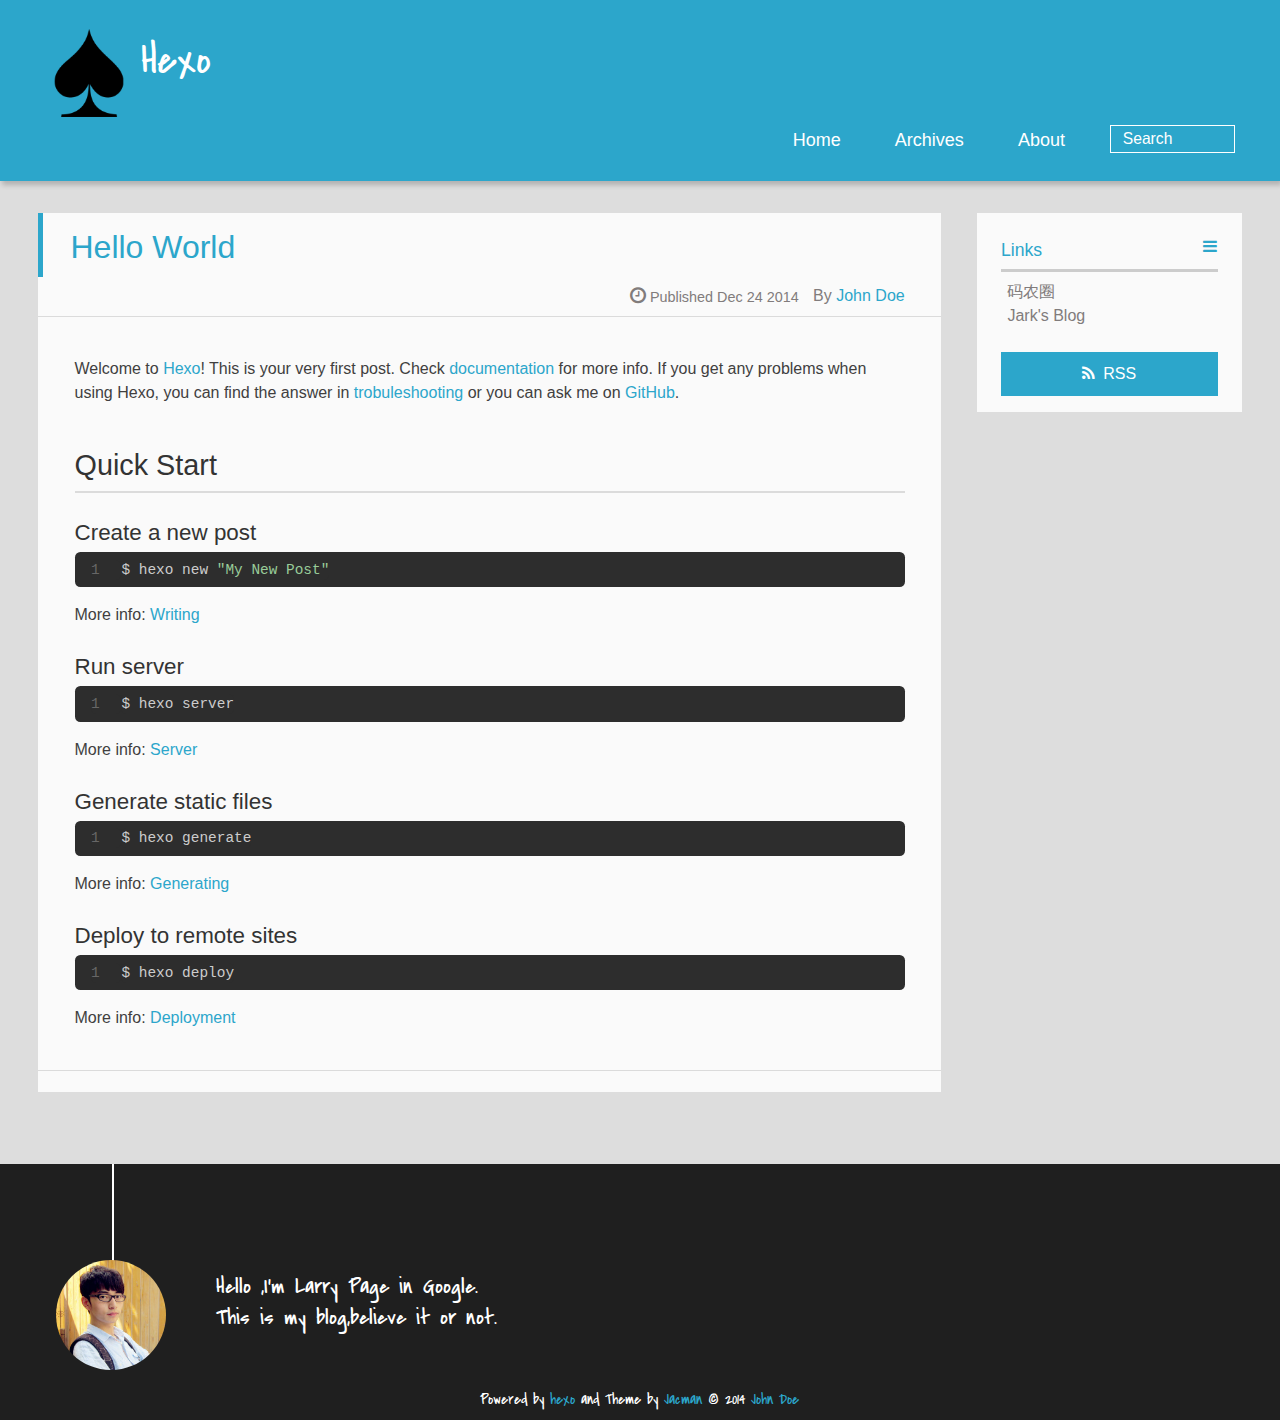
==== index.html @ 6e5374e6 "Site updated: 2014-12-24 20:41:06" ====
<!DOCTYPE HTML>
<html >
<head>
  <meta charset="UTF-8">
  
    <title>Hexo</title>
    <meta name="viewport" content="width=device-width, initial-scale=1,user-scalable=no">
    
    <meta name="author" content="John Doe">
    
    
    <meta name="description">
<meta property="og:type" content="website">
<meta property="og:title" content="Hexo">
<meta property="og:url" content="http://yoursite.com/">
<meta property="og:site_name" content="Hexo">
<meta property="og:description">
<meta name="twitter:card" content="summary">
<meta name="twitter:title" content="Hexo">
<meta name="twitter:description">


    
    <link rel="alternative" href="/atom.xml" title="Hexo" type="application/atom+xml">
    
    
    <link rel="icon" href="/img/favicon.ico">
    
    
    <link rel="apple-touch-icon" href="/img/jacman.jpg">
    <link rel="apple-touch-icon-precomposed" href="/img/jacman.jpg">
    
    <link rel="stylesheet" href="/css/style.css" type="text/css">

</head>

  <body>
    <header>
      <div>
		
			<div id="imglogo">
				<a href="/"><img src="/img/logo.png" alt="Hexo" title="Hexo"/></a>
			</div>
			
			<div id="textlogo">
				<h1 class="site-name"><a href="/" title="Hexo">Hexo</a></h1>
				<h2 class="blog-motto"></h2>
			</div>
			<div class="navbar"><a class="navbutton navmobile" href="#" title="Menu">
			</a></div>
			<nav class="animated">
				<ul>
					<ul>
					 
						<li><a href="/">Home</a></li>
					
						<li><a href="/archives">Archives</a></li>
					
						<li><a href="/about">About</a></li>
					
					<li>
 					
					<form class="search" action="//google.com/search" method="get" accept-charset="utf-8">
						<label>Search</label>
						<input type="search" id="search" name="q" autocomplete="off" maxlength="20" placeholder="Search" />
						<input type="hidden" name="q" value="site:yoursite.com">
					</form>
					
					</li>
				</ul>
			</nav>			
</div>
    </header>
    <div id="container">
      <div id="main">

   
    
    <article class="post-expand post" itemprop="articleBody"> 
        <header class="article-info clearfix">
  <h1 itemprop="name">
    
      <a href="/2014/12/24/hello-world/" title="Hello World" itemprop="url">Hello World</a>
  </h1>
  <p class="article-author">By
       
		<a href="http://yoursite.com/about" title="John Doe" target="_blank" itemprop="author">John Doe</a>
		
  <p class="article-time">
    <time datetime="2014-12-24T12:30:38.000Z" itemprop="datePublished"> Published Dec 24 2014</time>
    
  </p>
</header>
    <div class="article-content">
        
        <p>Welcome to <a href="http://hexo.io/" target="_blank" rel="external">Hexo</a>! This is your very first post. Check <a href="http://hexo.io/docs/" target="_blank" rel="external">documentation</a> for more info. If you get any problems when using Hexo, you can find the answer in <a href="http://hexo.io/docs/troubleshooting.html" target="_blank" rel="external">trobuleshooting</a> or you can ask me on <a href="https://github.com/hexojs/hexo/issues" target="_blank" rel="external">GitHub</a>.</p>
<h2 id="Quick_Start">Quick Start</h2>
<h3 id="Create_a_new_post">Create a new post</h3>
<figure class="highlight bash"><table><tr><td class="gutter"><pre><div class="line">1</div></pre></td><td class="code"><pre><div class="line">$ hexo new <span class="string">"My New Post"</span></div></pre></td></tr></table></figure>

<p>More info: <a href="http://hexo.io/docs/writing.html" target="_blank" rel="external">Writing</a></p>
<h3 id="Run_server">Run server</h3>
<figure class="highlight bash"><table><tr><td class="gutter"><pre><div class="line">1</div></pre></td><td class="code"><pre><div class="line">$ hexo server</div></pre></td></tr></table></figure>

<p>More info: <a href="http://hexo.io/docs/server.html" target="_blank" rel="external">Server</a></p>
<h3 id="Generate_static_files">Generate static files</h3>
<figure class="highlight bash"><table><tr><td class="gutter"><pre><div class="line">1</div></pre></td><td class="code"><pre><div class="line">$ hexo generate</div></pre></td></tr></table></figure>

<p>More info: <a href="http://hexo.io/docs/generating.html" target="_blank" rel="external">Generating</a></p>
<h3 id="Deploy_to_remote_sites">Deploy to remote sites</h3>
<figure class="highlight bash"><table><tr><td class="gutter"><pre><div class="line">1</div></pre></td><td class="code"><pre><div class="line">$ hexo deploy</div></pre></td></tr></table></figure>

<p>More info: <a href="http://hexo.io/docs/deployment.html" target="_blank" rel="external">Deployment</a></p>

        
        
        <p class="article-more-link">
          
       </p>
    </div>
    <footer class="article-footer clearfix">
<div class="article-catetags">


</div>




<div class="comments-count">
	
</div>

</footer>


    </article>







</div>
      <div class="openaside"><a class="navbutton" href="#" title="Show Sidebar"></a></div>

<div id="asidepart">
<div class="closeaside"><a class="closebutton" href="#" title="Hide Sidebar"></a></div>
<aside class="clearfix">

  

  

  <div class="linkslist">
  <p class="asidetitle">Links</p>
    <ul>
        
          <li>
            
            	<a href="https://coderq.com" target="_blank" title="一个面向程序员交流分享的新一代社区">码农圈</a>
            
          </li>
        
          <li>
            
            	<a href="http://wuchong.me" target="_blank" title="Jark&#39;s Blog">Jark&#39;s Blog</a>
            
          </li>
        
    </ul>
</div>

  <div class="rsspart">
	<a href="/atom.xml" target="_blank" title="rss">RSS</a>
</div>

</aside>
</div>
    </div>
    <footer><div id="footer" >
	
	<div class="line">
		<span></span>
		<div class="author"></div>
	</div>
	
	
	<section class="info">
		<p> Hello ,I&#39;m Larry Page in Google. <br/>
			This is my blog,believe it or not.</p>
	</section>
	 
	<div class="social-font" class="clearfix">
		
		
		
		
		
		
		
		
		
		
	</div>
		<p class="copyright">Powered by <a href="http://zespia.tw/hexo/" target="_blank" title="hexo">hexo</a> and Theme by <a href="https://github.com/wuchong/jacman" target="_blank" title="Pacman">Jacman</a> © 2014 
		
		<a href="http://yoursite.com/about" target="_blank" title="John Doe">John Doe</a>
		
		</p>
</div>
</footer>
    <script src="/js/jquery-2.0.3.min.js"></script>
<script src="/js/jquery.imagesloaded.min.js"></script>
<script src="/js/gallery.js"></script>

<script type="text/javascript">
$(document).ready(function(){ 
  $('.navbar').click(function(){
    $('header nav').toggleClass('shownav');
  });
  var myWidth = 0;
  function getSize(){
    if( typeof( window.innerWidth ) == 'number' ) {
      myWidth = window.innerWidth;
    } else if( document.documentElement && document.documentElement.clientWidth) {
      myWidth = document.documentElement.clientWidth;
    };
  };
  var m = $('#main'),
      a = $('#asidepart'),
      c = $('.closeaside'),
      o = $('.openaside');
  $(window).resize(function(){
    getSize(); 
    if (myWidth >= 1024) {
      $('header nav').removeClass('shownav');
    }else
    {
      m.removeClass('moveMain');
      a.css('display', 'block').removeClass('fadeOut');
      o.css('display', 'none');
        
    }
  });
  c.click(function(){
    a.addClass('fadeOut').css('display', 'none');
    o.css('display', 'block').addClass('fadeIn');
    m.addClass('moveMain');
  });
  o.click(function(){
    o.css('display', 'none').removeClass('beforeFadeIn');
    a.css('display', 'block').removeClass('fadeOut').addClass('fadeIn');      
    m.removeClass('moveMain');
  });
  $(window).scroll(function(){
    o.css("top",Math.max(80,260-$(this).scrollTop()));
  });
});
</script>












<!-- Analytics Begin -->





<!-- Analytics End -->

<!-- Totop Begin -->

	<div id="totop">
	<a title="Back to Top"><img src="/img/scrollup.png"/></a>
	</div>
	<script src="/js/totop.js"></script>

<!-- Totop End -->

<!-- MathJax Begin -->
<!-- mathjax config similar to math.stackexchange -->


<!-- MathJax End -->

  </body>
 </html>
---- css/style.css ----
html,
body,
div,
span,
applet,
object,
iframe,
h1,
h2,
h3,
h4,
h5,
h6,
p,
blockquote,
pre,
a,
abbr,
acronym,
address,
big,
cite,
code,
del,
dfn,
em,
img,
ins,
kbd,
q,
s,
samp,
small,
strike,
strong,
sub,
sup,
tt,
var,
dl,
dt,
dd,
ol,
ul,
li,
fieldset,
form,
label,
legend,
table,
caption,
tbody,
tfoot,
thead,
tr,
th,
td {
  margin: 0;
  padding: 0;
  border: 0;
  outline: 0;
  font-weight: inherit;
  font-style: inherit;
  font-family: inherit;
  font-size: 100%;
  vertical-align: baseline;
}
body {
  line-height: 1;
  color: #000;
  background: #fff;
}
ol,
ul {
  list-style: none;
}
table {
  border-collapse: separate;
  border-spacing: 0;
  vertical-align: middle;
}
caption,
th,
td {
  text-align: left;
  font-weight: normal;
  vertical-align: middle;
}
a img {
  border: none;
}
/* custom Font*/
@font-face {
  font-family: "covered_by_your_graceregular";
  font-weight: normal;
  font-style: normal;
  src: url("../font/coveredbyyourgrace-webfont.eot");
  src: url("../font/coveredbyyourgrace-webfont.eot?#iefix") format('embedded-opentype'), url("../font/coveredbyyourgrace-webfont.svg#covered_by_your_graceregular") format('svg'), url("../font/coveredbyyourgrace-webfont.woff") format('woff'), url("../font/coveredbyyourgrace-webfont.ttf") format('truetype');
}
/* icon Font */
@font-face {
  font-family: "FontAwesome";
  font-style: normal;
  font-weight: normal;
  src: url("../font/fontawesome-webfont.eot?v=#4.0.3");
  src: url("../font/fontawesome-webfont.eot?#iefix&v=#4.0.3") format("embedded-opentype"), url("../font/fontawesome-webfont.woff?v=#4.0.3") format("woff"), url("../font/fontawesome-webfont.ttf?v=#4.0.3") format("truetype"), url("../font/fontawesome-webfont.svg#fontawesomeregular?v=#4.0.3") format("svg");
}
@font-face {
  font-family: "fontdiao";
  font-weight: normal;
  font-style: normal;
  src: url("../font/fontdiao.eot");
  src: url("../font/fontdiao.eot?#iefix") format('embedded-opentype'), url("../font/fontdiao.svg#fontdiao") format('svg'), url("../font/fontdiao.woff") format('woff'), url("../font/fontdiao.ttf") format('truetype');
}
/* Public style */
* {
  -webkit-margin-before: 0;
  -webkit-margin-after: 0;
}
body {
  background: #ddd;
  font-family: "Helvetica Neue", "Helvetica", "Microsoft YaHei", "WenQuanYi Micro Hei", Arial, sans-serif;
  font-size: 100%;
  color: #817c7c;
  line-height: 1.5;
}
small {
  font-size: 80%;
}
sub,
sup {
  font-size: 75%;
  line-height: 0;
  position: relative;
  vertical-align: baseline;
}
sup {
  top: -0.5em;
  padding-left: 0.3em;
}
sub {
  bottom: -0.25em;
}
a {
  text-decoration: none;
  color: #817c7c;
}
a:hover,
a:focus {
  outline: 0;
  text-decoration: none;
  -webkit-transition: color 0.25s, background 0.5s;
  -moz-transition: color 0.25s, background 0.5s;
  -o-transition: color 0.25s, background 0.5s;
  -ms-transition: color 0.25s, background 0.5s;
  transition: color 0.25s, background 0.5s;
}
a:hover:before {
  -webkit-transition: color 0.25s, background 0.5s;
  -moz-transition: color 0.25s, background 0.5s;
  -o-transition: color 0.25s, background 0.5s;
  -ms-transition: color 0.25s, background 0.5s;
  transition: color 0.25s, background 0.5s;
}
input:focus {
  outline: none;
}
input,
button {
  margin: 0;
  padding: 0;
}
input::-moz-focus-inner,
button::-moz-focus-inner {
  border: 0;
  padding: 0;
}
h1 {
  font-size: 1.5em;
}
.fa {
  display: inline-block;
  font-family: FontAwesome;
  font-style: normal;
  font-weight: normal;
  line-height: 1;
  -webkit-font-smoothing: antialiased;
  -moz-osx-font-smoothing: grayscale;
}
.clearfix {
  zoom: 1;
}
.clearfix:before,
.clearfix:after {
  content: "";
  display: table;
}
.clearfix:after {
  clear: both;
}
::-webkit-input-placeholder {
  color: #fff;
  padding: 2px 0 0 4px;
}
::-moz-placeholder {
  color: #fff;
  padding: 2px 0 0 4px;
}
:-ms-input-placeholder {
  color: #fff;
  padding: 2px 0 0 4px;
}
::-webkit-input-placeholder::before {
  font-family: "FontAwesome";
  -webkit-font-smoothing: antialiased;
  -moz-osx-font-smoothing: grayscale;
  content: "\f002";
  padding-right: 4px;
}
::-moz-placeholder:before {
  font-family: "FontAwesome";
  -webkit-font-smoothing: antialiased;
  -moz-osx-font-smoothing: grayscale;
  content: "\f002";
  padding-right: 4px;
}
:-ms-input-placeholder::before {
  font-family: "FontAwesome";
  -webkit-font-smoothing: antialiased;
  -moz-osx-font-smoothing: grayscale;
  content: "\f002";
  padding-right: 4px;
}
input[type="search"]::-webkit-search-cancel-button,
input[type="search"]::-webkit-search-decoration {
  -webkit-appearance: none;
}
::-webkit-search-cancel-button:after {
  font-family: "FontAwesome";
  -webkit-font-smoothing: antialiased;
  -moz-osx-font-smoothing: grayscale;
  content: '\f00d';
  color: #fff;
  padding-right: 4px;
}
/* css3 animate */
.animated {
  -webkit-animation-fill-mode: both;
  -moz-animation-fill-mode: both;
  -o-animation-fill-mode: both;
  -ms-animation-fill-mode: both;
  animation-fill-mode: both;
  -webkit-animation-duration: 1s;
  -moz-animation-duration: 1s;
  -o-animation-duration: 1s;
  -ms-animation-duration: 1s;
  animation-duration: 1s;
}
@-webkit-keyframes fadeIn {
  0% {
    opacity: 0;
    -ms-filter: "progid:DXImageTransform.Microsoft.Alpha(Opacity=0)";
    filter: alpha(opacity=0);
  }
  100% {
    opacity: 1;
    -ms-filter: none;
    filter: none;
  }
}
.fadeIn {
  -webkit-animation-name: fadeIn;
  -moz-animation-name: fadeIn;
  -o-animation-name: fadeIn;
  -ms-animation-name: fadeIn;
  animation-name: fadeIn;
}
.fadeOut {
  -webkit-animation-name: fadeOut;
  -moz-animation-name: fadeOut;
  -o-animation-name: fadeOut;
  -ms-animation-name: fadeOut;
  animation-name: fadeOut;
}
@-moz-keyframes fadeInDown {
  0% {
    opacity: 0;
    -ms-filter: "progid:DXImageTransform.Microsoft.Alpha(Opacity=0)";
    filter: alpha(opacity=0);
    -webkit-transform: translateY(-20px);
    -moz-transform: translateY(-20px);
    -o-transform: translateY(-20px);
    -ms-transform: translateY(-20px);
    transform: translateY(-20px);
  }
  100% {
    opacity: 1;
    -ms-filter: none;
    filter: none;
    -webkit-transform: translateY(0);
    -moz-transform: translateY(0);
    -o-transform: translateY(0);
    -ms-transform: translateY(0);
    transform: translateY(0);
  }
}
@-webkit-keyframes fadeInDown {
  0% {
    opacity: 0;
    -ms-filter: "progid:DXImageTransform.Microsoft.Alpha(Opacity=0)";
    filter: alpha(opacity=0);
    -webkit-transform: translateY(-20px);
    -moz-transform: translateY(-20px);
    -o-transform: translateY(-20px);
    -ms-transform: translateY(-20px);
    transform: translateY(-20px);
  }
  100% {
    opacity: 1;
    -ms-filter: none;
    filter: none;
    -webkit-transform: translateY(0);
    -moz-transform: translateY(0);
    -o-transform: translateY(0);
    -ms-transform: translateY(0);
    transform: translateY(0);
  }
}
@-o-keyframes fadeInDown {
  0% {
    opacity: 0;
    -ms-filter: "progid:DXImageTransform.Microsoft.Alpha(Opacity=0)";
    filter: alpha(opacity=0);
    -webkit-transform: translateY(-20px);
    -moz-transform: translateY(-20px);
    -o-transform: translateY(-20px);
    -ms-transform: translateY(-20px);
    transform: translateY(-20px);
  }
  100% {
    opacity: 1;
    -ms-filter: none;
    filter: none;
    -webkit-transform: translateY(0);
    -moz-transform: translateY(0);
    -o-transform: translateY(0);
    -ms-transform: translateY(0);
    transform: translateY(0);
  }
}
@keyframes fadeInDown {
  0% {
    opacity: 0;
    -ms-filter: "progid:DXImageTransform.Microsoft.Alpha(Opacity=0)";
    filter: alpha(opacity=0);
    -webkit-transform: translateY(-20px);
    -moz-transform: translateY(-20px);
    -o-transform: translateY(-20px);
    -ms-transform: translateY(-20px);
    transform: translateY(-20px);
  }
  100% {
    opacity: 1;
    -ms-filter: none;
    filter: none;
    -webkit-transform: translateY(0);
    -moz-transform: translateY(0);
    -o-transform: translateY(0);
    -ms-transform: translateY(0);
    transform: translateY(0);
  }
}
body >header {
  width: 100%;
  -webkit-box-shadow: 2px 4px 5px rgba(3,3,3,0.2);
  box-shadow: 2px 4px 5px rgba(3,3,3,0.2);
  background: #2ca6cb;
  color: #fff;
  padding: 1em 0 0.8em;
}
@media only screen and (min-width: 1024px) {
  body >header {
    padding: 1.8em 0 1.5em;
  }
}
body >header >div {
  width: 95%;
  margin: 0 auto;
  position: relative;
  overflow: hidden;
}
@media only screen and (min-width: 1024px) {
  body >header >div {
    width: 93%;
  }
}
body >header a {
  display: block;
  color: #fff;
}
#imglogo {
  float: left;
  width: 4em;
  height: 4em;
}
@media only screen and (min-width: 768px) {
  #imglogo {
    width: 5em;
  }
}
@media only screen and (min-width: 1024px) {
  #imglogo {
    width: 5.5em;
  }
}
#imglogo img {
  width: 4em;
}
@media only screen and (min-width: 768px) {
  #imglogo img {
    width: 5em;
  }
}
@media only screen and (min-width: 1024px) {
  #imglogo img {
    width: 5.5em;
  }
}
#textlogo {
  float: left;
  width: 75%;
  margin-left: 0.5em;
}
#textlogo h1.site-name {
  width: 86%;
  font-family: "covered_by_your_graceregular";
  font-size: 200%;
  line-height: 1.5;
  -webkit-font-smoothing: antialiased;
  -moz-osx-font-smoothing: grayscale;
}
@media only screen and (min-width: 768px) {
  #textlogo h1.site-name {
    font-size: 240%;
  }
}
@media only screen and (min-width: 1024px) {
  #textlogo h1.site-name {
    font-size: 280%;
  }
}
#textlogo h2.blog-motto {
  font-size: 0.7em;
  font-weight: normal;
}
@media only screen and (min-width: 768px) {
  #textlogo h2.blog-motto {
    font-size: 100%;
  }
}
@media only screen and (min-width: 1024px) {
  #textlogo h2.blog-motto {
    font-size: 110%;
  }
}
.navbar {
  position: absolute;
  width: 2em;
  right: 0em;
  top: 1em;
  padding: 0.5em;
}
@media only screen and (min-width: 1024px) {
  .navbar {
    display: none;
  }
}
.navbutton::before {
  font-family: "FontAwesome";
  -webkit-font-smoothing: antialiased;
  -moz-osx-font-smoothing: grayscale;
  content: "\f0c9";
}
.navmobile::before {
  padding-left: 1em;
}
header nav {
  float: left;
  width: 100%;
  font-size: 112.5%;
  padding-top: 0.5em;
  max-height: 0.01em;
  -webkit-transition: max-height 1s ease-out;
  -moz-transition: max-height 1s ease-out;
  -o-transition: max-height 1s ease-out;
  -ms-transition: max-height 1s ease-out;
  transition: max-height 1s ease-out;
}
@media only screen and (min-width: 568px) {
  header nav {
    width: 50%;
  }
}
@media only screen and (min-width: 1024px) {
  header nav {
    float: right;
    width: auto;
    margin-top: 1em;
    max-height: none;
  }
}
@media only screen and (min-width: 1024px) {
  header nav ul {
    float: right;
  }
}
@media only screen and (min-width: 1024px) {
  header nav ul li {
    float: left;
  }
}
header nav ul li a {
  padding: 0.2em 0 0.2em 1em;
}
@media only screen and (min-width: 1024px) {
  header nav ul li a {
    padding: 0.2em 1.5em;
  }
}
header nav ul li a:hover {
  background: #1b7f9e;
  color: #e9cd4c;
}
.shownav {
  max-height: 40em;
}
.search {
  padding: 0.1em 0 0 1em;
}
.search input {
  -webkit-appearance: textfield;
  font-size: 0.87em;
  line-height: 1.7;
  border: 1px solid #fff;
  color: #fff;
  background: transparent;
  width: 80%;
  padding-left: 0.5em;
}
@media only screen and (min-width: 1024px) {
  .search input {
    width: 8em;
    -webkit-transition: 0.5s width;
    -moz-transition: 0.5s width;
    -o-transition: 0.5s width;
    -ms-transition: 0.5s width;
    transition: 0.5s width;
  }
  .search input:focus {
    width: 15em;
  }
}
.search label {
  display: none;
}
/* index layout */
#container {
  width: 95%;
  margin: 0 auto;
  overflow: hidden;
}
@media only screen and (min-width: 768px) {
  #container {
    width: 96%;
  }
}
@media only screen and (min-width: 1024px) {
  #container {
    width: 94%;
  }
}
@media only screen and (min-width: 1560px) {
  #container {
    width: 82%;
  }
}
#main {
  margin: 1em 0 0;
  line-height: 1.8;
}
@media only screen and (min-width: 1024px) {
  #main {
    margin: 2em 0 0;
    width: 75%;
    float: left;
    -webkit-transition: margin 0.5s ease-out;
    -moz-transition: margin 0.5s ease-out;
    -o-transition: margin 0.5s ease-out;
    -ms-transition: margin 0.5s ease-out;
    transition: margin 0.5s ease-out;
  }
}
#main section.post {
  background: #fafafa;
  margin-bottom: 0.125em;
}
#main section.post a {
  display: block;
  border-left: 0.5em solid #ccc;
  -webkit-transition: border-left 0.45s;
  -moz-transition: border-left 0.45s;
  -o-transition: border-left 0.45s;
  -ms-transition: border-left 0.45s;
  transition: border-left 0.45s;
  padding: 0.5em;
}
@media only screen and (min-width: 768px) {
  #main section.post a {
    padding: 1em;
  }
}
#main section.post a:hover {
  border-left: 0.5em solid #2ca6cb;
}
#main section.post a h1 {
  color: #2ca6cb;
  line-height: 2;
}
#main section.post a p {
  color: #817c7c;
}
#main section.post a time {
  color: #817c7c;
  display: block;
  margin: 0.5em 0;
  font-size: 0.9em;
}
#main article.post-expand {
  background: #fafafa;
  margin-bottom: 3.5em;
}
#main article.post-expand .img-logo {
  max-width: 180px;
  max-height: 96px;
  display: block !important;
  margin-right: 0.7em;
  margin-left: 0.7em;
  padding: 0;
  float: right;
  clear: right;
}
#main article.post-expand .img-topic {
  max-width: 300px;
  max-height: 1800px;
  display: block !important;
  margin-left: 0.7em;
  margin-right: 0.7em;
  padding: 0;
  float: right;
  clear: right;
}
#main article.post-expand .article-more-link a {
  display: inline-block;
  line-height: 1em;
  padding: 6px 15px;
  -webkit-border-radius: 15px;
  border-radius: 15px;
  background: #ddd;
  color: #817c7c;
  text-decoration: none;
}
#main article.post-expand .article-more-link a:hover {
  background: #2ca6cb;
  color: #fff;
  text-decoration: none;
}
#archive-page section.post a {
  font-size: 0.9em;
  padding: 0.5em !important;
}
@media only screen and (min-width: 768px) {
  #archive-page section.post a time {
    padding-left: 1em;
  }
}
.moveMain {
  margin-left: 10% !important;
}
.unexpand .prev {
  border-left: 0.5em solid #ccc;
}
.unexpand .prev:hover {
  border-left: 0.5em solid #2ca6cb;
}
#page-nav {
  background: #fafafa;
  text-align: center;
  overflow: hidden;
}
#page-nav a {
  display: inline-block;
  padding: 0.5em 1em;
}
#page-nav a {
  color: #2ca6cb;
}
#page-nav a:hover {
  background: #ccc;
  color: #2ca6cb;
}
#page-nav .prev {
  float: left;
  -webkit-transition: border-left 0.5s;
  -moz-transition: border-left 0.5s;
  -o-transition: border-left 0.5s;
  -ms-transition: border-left 0.5s;
  transition: border-left 0.5s;
}
#page-nav .prev span:before {
  font-family: "FontAwesome";
  -webkit-font-smoothing: antialiased;
  -moz-osx-font-smoothing: grayscale;
  content: "\f053";
  padding-right: 0.5em;
}
#page-nav .next {
  float: right;
}
#page-nav .next span:before {
  font-family: "FontAwesome";
  -webkit-font-smoothing: antialiased;
  -moz-osx-font-smoothing: grayscale;
  content: "\f054";
  padding-left: 0.5em;
}
#page-nav .page-number {
  display: none;
  padding: 0.5em 1em;
}
@media only screen and (min-width: 768px) {
  #page-nav .page-number {
    display: inline-block;
  }
}
#page-nav .current {
  color: #b8b8b8;
  font-weight: bold;
}
#page-nav .space {
  color: #2ca6cb;
}
/* page layout */
@media only screen and (min-width: 1024px) {
  .page {
    margin-left: 10% !important;
  }
}
/* archive layout */
.category-icon:before,
.tag-icon:before,
.archive-icon:before {
  font-family: "FontAwesome";
  -webkit-font-smoothing: antialiased;
  -moz-osx-font-smoothing: grayscale;
  color: #ccc;
  font-size: 100%;
  padding-right: 0.3em;
}
.category-icon:before {
  content: "\f07b";
}
.tag-icon:before {
  content: "\f02c";
}
.archive-icon:before {
  content: "\f187";
}
.archive-title {
  margin: 1em 0;
  width: 97%;
  padding: 2em 0 2em 3%;
  background: #fafafa;
  border-left: 0.5em solid #ccc;
}
@media only screen and (min-width: 1024px) {
  .archive-title {
    margin: 2em 0;
    width: 18.5%;
    padding-left: 0.5%;
    float: left;
  }
}
.archive-title h2 {
  width: 90%;
  color: #2ca6cb;
  font-size: 120%;
}
.archive-title a {
  color: #2ca6cb;
  -webkit-transition: color 0.5s;
  -moz-transition: color 0.5s;
  -o-transition: color 0.5s;
  -ms-transition: color 0.5s;
  transition: color 0.5s;
}
.archive-title a:hover {
  color: #2ca6cb;
  -webkit-transition: color 0.5s;
  -moz-transition: color 0.5s;
  -o-transition: color 0.5s;
  -ms-transition: color 0.5s;
  transition: color 0.5s;
}
.current {
  color: #ea6753 !important;
}
@media only screen and (min-width: 768px) {
  .archive-part {
    min-height: 200px;
  }
}
@media only screen and (min-width: 1024px) {
  .archive-part {
    width: 78% !important;
    float: right;
    margin-left: 2% !important;
  }
}
.archive-part section.post {
  width: 100%;
}
.archive-part section.post time {
  font-size: 1.1em !important;
  float: left;
}
@media only screen and (max-width: 568px) {
  .archive-part section.post time {
    width: 100%;
  }
}
@media only screen and (min-width: 1024px) {
  .archive-part section.post time {
    width: 20%;
  }
}
@media only screen and (min-width: 768px) {
  .archive-nav {
    width: 100%;
    float: left;
    margin-top: 1em;
  }
}
/* tags&categories layout */
.all-list-box {
  min-height: 400px;
}
.post,
.page,
.link,
.photo {
  background: #fafafa;
}
.post a,
.page a,
.link a,
.photo a {
  color: #2ca6cb;
}
.post a:hover,
.page a:hover,
.link a:hover,
.photo a:hover {
  color: #ea6753;
}
@media only screen and (min-width: 768px) {
  article header.article-info {
    border-bottom: 1px solid #dbdbdb;
  }
}
article header.article-info >h1 {
  padding: 0.2em 3%;
  font-size: 170%;
  line-height: 1.5;
  word-wrap: break-word;
  word-break: normal;
  -webkit-font-smoothing: antialiased;
  -moz-osx-font-smoothing: grayscale;
  border-left: 5px solid #2ca6cb;
}
@media only screen and (min-width: 1024px) {
  article header.article-info >h1 {
    font-size: 200%;
    padding-top: 0.3em;
  }
}
article header.article-info >p.article-author {
  padding: 0.3em 4% 0.3em 0;
  text-align: right;
  border-bottom: 1px solid #dbdbdb;
}
@media only screen and (min-width: 768px) {
  article header.article-info >p.article-author {
    float: right;
    border-bottom: none;
  }
}
article header.article-info >p.article-time {
  padding-top: 0.5em;
  font-size: 0.8em;
  text-align: center;
}
@media only screen and (min-width: 768px) {
  article header.article-info >p.article-time {
    float: right;
    margin-right: 1em;
    padding-top: 0.1em;
    font-size: 0.9em;
  }
}
article header.article-info >p.article-time:before {
  font-family: "FontAwesome";
  font-size: 130%;
  content: "\f017";
  -webkit-font-smoothing: antialiased;
  -moz-osx-font-smoothing: grayscale;
}
article .article-content {
  padding: 1.5em 4%;
  color: #413f3f;
  font-size: 100%;
}
article .article-content:before,
article .article-content:after {
  content: "";
  display: block;
  clear: both;
}
article .article-content .kb {
  padding: 0.1em 0.6em;
  border: 1px solid #ccc;
  background-color: code-color;
  color: #8f8f8f;
  -webkit-box-shadow: 0 1px 0 rgba(0,0,0,0.2), 0 0 0 2px #fff inset;
  box-shadow: 0 1px 0 rgba(0,0,0,0.2), 0 0 0 2px #fff inset;
  -webkit-border-radius: 3px;
  border-radius: 3px;
  display: inline-block;
  margin: 0 0.1em;
  text-shadow: 0 1px 0 #fff;
  line-height: 1.5;
  white-space: nowrap;
}
article .article-content h1,
article .article-content h2 {
  font-size: 180%;
  line-height: 1.2em;
  padding-bottom: 0.3em;
  margin-top: 1.5em;
  border-bottom: 2px solid #dbdbdb;
}
article .article-content h3 {
  font-size: 140%;
  line-height: 1em;
  margin-top: 1.3em;
}
article .article-content h4,
article .article-content h5,
article .article-content h6 {
  font-size: 140%;
}
article .article-content h1,
article .article-content h2,
article .article-content h3,
article .article-content h4,
article .article-content h5,
article .article-content h6 {
  color: #333;
  -webkit-font-smoothing: antialiased;
  -moz-osx-font-smoothing: grayscale;
}
article .article-content h1 >code,
article .article-content h2 >code,
article .article-content h3 >code,
article .article-content h4 >code,
article .article-content h5 >code,
article .article-content h6 >code {
  color: #a3a3a3;
}
article .article-content hr {
  border: 1px solid #dbdbdb;
}
article .article-content strong {
  font-weight: bold;
}
article .article-content em {
  font-style: italic;
}
article .article-content acronym,
article .article-content abbr {
  border-bottom: 1px dotted;
}
article .article-content blockquote {
  border-left: 0.2em solid #2ca6cb;
  margin: 0.65em 0 0.65em 1%;
  padding-left: 1%;
  line-height: 1.5;
  font-size: 100%;
  color: #808080;
}
article .article-content blockquote footer {
  background: #fafafa;
  padding: 0;
  margin: 0;
  font-size: 80%;
  line-height: 1em;
}
article .article-content blockquote cite {
  font-style: italic;
  padding-left: 0.5em;
}
article .article-content ul,
article .article-content ol {
  padding-left: 1.5em;
  font-size: 100%;
  padding-top: 0.7em;
}
@media only screen and (min-width: 768px) {
  article .article-content ul,
  article .article-content ol {
    padding-left: 1.5em;
  }
}
article .article-content ul li {
  list-style: disc;
  text-align: match-parent;
}
article .article-content ol li {
  list-style-type: decimal;
}
article .article-content dl dt {
  font-weight: blod;
}
article .article-content ul li>code,
article .article-content ol li>code,
article .article-content p code,
article .article-content strong code,
article .article-content em code,
article .article-content table th>code,
article .article-content table td>code {
  font-family: Monaco, Menlo, Consolas, Courier New, monospace;
  background: #eee;
  color: #d14;
  border: 1px solid #d6d6d6;
  padding: 0 5px;
  margin: 0 2px;
  font-size: 90%;
  white-space: nowrap;
  text-shadow: 0 1px #fff;
  -webkit-border-radius: 0.25em;
  -webkit-border-radius: 0.25em;
  border-radius: 0.25em;
}
article .article-content p {
  line-height: 1.5;
  margin-top: 0.7em;
}
@media only screen and (min-width: 1024px) {
  article .article-content p {
    margin-top: 1em;
  }
}
article .article-content img,
article .article-content video,
article .article-content figure img {
  max-width: 100%;
  height: auto;
  vertical-align: middle;
  padding-top: 0.5em;
}
@media only screen and (min-width: 1024px) {
  article .article-content img,
  article .article-content video,
  article .article-content figure img {
    padding-top: 0.7em;
  }
}
article .article-content .img-topic,
article .article-content .img-logo {
  display: none;
}
article .article-content .img-center {
  display: block;
  margin: auto;
}
article .article-content .img-shadow {
  -webkit-box-shadow: 0 0 2px 3px #ddd;
  box-shadow: 0 0 2px 3px #ddd;
}
article .article-content figcaption,
article .article-content .caption {
  display: block;
  margin-top: 0.3em;
  color: #808080;
  position: relative;
  font-size: 0.9em;
  padding-left: 1.3em;
}
article .article-content figcaption:before,
article .article-content .caption:before {
  content: '\f040';
  position: absolute;
  font: 0.9em "FontAwesome";
  position: absolute;
  left: 0;
  top: 0.3em;
}
article .article-content .video-container {
  position: relative;
  padding-top: 56%;
  height: 0;
  overflow: hidden;
}
article .article-content .video-container iframe,
article .article-content .video-container object,
article .article-content .video-container embed {
  position: absolute;
  top: 0;
  left: 0;
  width: 100%;
  height: 100%;
  margin-top: 0;
}
article .article-content table {
  max-width: 100%;
  border-collapse: collapse;
  border-spacing: 0;
  margin-top: 1em;
}
article .article-content table th {
  font-weight: bold;
  border-bottom: 2px solid #dbdbdb;
  padding: 0.5em;
  line-height: 1.3em;
}
article .article-content table td {
  border-bottom: 1px solid #dbdbdb;
  padding: 0.5em;
  line-height: 1.3em;
}
article .article-content .pullquote {
  text-align: left;
  width: 45%;
  margin: 0;
  border: none;
}
article .article-content .left {
  margin-left: 0.5em;
  margin-right: 1em;
  float: left;
}
article .article-content .right {
  margin-right: 0.5em;
  margin-left: 1em;
  float: right;
}
footer.article-footer {
  background: #fafafa;
  padding: 0 4%;
  margin: 0;
  border-top: 1px solid #dbdbdb;
}
.article-share {
  float: right;
  width: 100%;
}
@media only screen and (min-width: 568px) {
  .article-share {
    width: 60%;
  }
}
@media only screen and (min-width: 768px) {
  .article-share {
    width: 16.5em;
  }
}
.article-share .share-jiathis {
  padding: 0.5em 0;
  margin-top: 0.3em;
}
.share span {
  float: right;
  height: 3em;
  width: 1em;
  margin-right: 0.5em;
  position: relative;
  color: #d6d6d6;
}
.share span:before {
  font-family: "FontAwesome";
  content: "\f064";
  font-size: 1em;
  -webkit-font-smoothing: antialiased;
  -moz-osx-font-smoothing: grayscale;
  width: 1.5em;
  height: 1.5em;
  position: absolute;
  top: 50%;
  left: 50%;
  margin-top: -0.75em;
  margin-left: -0.75em;
}
.share a {
  float: right;
  width: 3em;
  height: 3em;
  display: block;
  position: relative;
}
.share a:before {
  font-size: 1.2em;
  font-family: "FontAwesome";
  text-align: center;
  color: #817c7c;
  -webkit-font-smoothing: antialiased;
  -moz-osx-font-smoothing: grayscale;
  width: 1.5em;
  height: 1.5em;
  position: absolute;
  top: 50%;
  left: 50%;
  margin-top: -0.75em;
  margin-left: -0.75em;
}
.share a:hover:before {
  color: #fff;
}
.article-share-twitter:before {
  content: "\f099";
}
.article-share-twitter:hover {
  background: #00aced;
  text-shadow: 0 1px #008abe;
}
.article-share-facebook:before {
  content: "\f09a";
}
.article-share-facebook:hover {
  background: #3b5998;
  text-shadow: 0 1px #2f477a;
}
.article-share-weibo:before {
  content: "\f18a";
}
.article-share-weibo:hover {
  background: #c64d3e;
  text-shadow: 0 1px #a13c2f;
}
.article-share-qrcode:before {
  font-family: "fontdiao" !important;
  content: "\f132";
}
.article-share-qrcode:hover {
  background: #49ae0f;
  text-shadow: 0 1px #3a8b0c;
}
.article-share-renren:before {
  content: "\f18b";
}
.article-share-renren:hover {
  background: #369;
  text-shadow: 0 1px #29527a;
}
.article-back-to-top:before {
  content: "\f062";
}
.article-back-to-top:hover {
  background: #762c54;
  text-shadow: 0 1px #5e2343;
}
.qrcode {
  width: 15em;
  height: 15em;
  position: absolute;
  top: 50%;
  left: 50%;
  margin-top: -7.5em;
  margin-left: -7.5em;
  background: #fff;
  border: 2px solid #ccc;
  -webkit-border-radius: 3px;
  border-radius: 3px;
  display: inline-block;
  opacity: 0;
  -ms-filter: "progid:DXImageTransform.Microsoft.Alpha(Opacity=0)";
  filter: alpha(opacity=0);
  position: fixed;
  text-align: center;
  visibility: hidden;
  z-index: 10;
  -webkit-transition: opacity 0.5s;
  -moz-transition: opacity 0.5s;
  -o-transition: opacity 0.5s;
  -ms-transition: opacity 0.5s;
  transition: opacity 0.5s;
}
@media only screen and (min-width: 1024px) {
  .qrcode {
    width: 20em;
    height: 20em;
    position: absolute;
    top: 50%;
    left: 50%;
    margin-top: -10em;
    margin-left: -10em;
    position: fixed;
  }
}
.qrcode span {
  display: block;
  width: 80%;
  height: 1.5em;
  font-size: 80%;
  float: left;
}
.qrcode span:before {
  content: none;
}
.qrcode a {
  display: block;
  width: 16%;
  height: 1.5em;
  float: left;
}
.qrcode img {
  width: 90%;
  height: 90%;
}
.qrclose:before {
  font-family: "FontAwesome";
  -webkit-font-smoothing: antialiased;
  -moz-osx-font-smoothing: grayscale;
  content: "\f057";
  color: #ccc;
}
.qrclose:hover:before {
  color: #2ca6cb !important;
}
.overlay {
  display: none !important;
}
.overlay:target+.qrcode {
  opacity: 1;
  -ms-filter: none;
  filter: none;
  visibility: visible;
}
.comments-count {
  color: #d6d6d6;
  margin-top: 0.3em;
  padding: 0.5em 0;
  float: right;
}
.comments-count span:before {
  font-family: "FontAwesome";
  -webkit-font-smoothing: antialiased;
  -moz-osx-font-smoothing: grayscale;
  content: "\f075";
}
.comments-count-link {
  padding: 0.5em;
  margin: 0 0.3em;
}
.comments-count-link:hover {
  color: #fff !important;
  background: #2ca6cb;
}
.article-tags,
.article-categories {
  padding: 0.5em 0;
  float: left;
/**width 100%**/
}
@media only screen and (max-width: 568px) {
  .article-tags,
  .article-categories {
    width: 100%;
  }
}
.article-tags {
  color: #d6d6d6;
}
@media only screen and (max-width: 568px) {
  .article-tags {
    margin-left: 0;
  }
}
.article-tags span {
  position: relative;
  float: left;
  width: 1em;
  height: 2em;
  margin-right: 0.5em;
}
.article-tags span:before {
  font-family: "FontAwesome";
  -webkit-font-smoothing: antialiased;
  -moz-osx-font-smoothing: grayscale;
  width: 1.2em;
  height: 1.2em;
  position: absolute;
  top: 50%;
  left: 50%;
  margin-top: -0.6em;
  margin-left: -0.6em;
  content: "\f02c";
}
.article-tags a {
  float: left;
  padding: 0 0.3em;
  margin: 0.3em;
  background: #e6e6e6;
}
.article-tags a:hover {
  color: #fff;
  background: #2ca6cb;
}
.article-categories {
  color: #d6d6d6;
  margin-top: 0.3em;
  margin-right: 3em;
}
.article-categories span:before {
  font-family: "FontAwesome";
  -webkit-font-smoothing: antialiased;
  -moz-osx-font-smoothing: grayscale;
  content: "\f07b";
}
.article-category-link {
  padding: 0.5em;
  margin: 0 0.3em;
}
.article-category-link:hover {
  color: #fff !important;
  background: #2ca6cb;
}
.article-nav {
  padding: 0 10%;
}
@media only screen and (min-width: 768px) {
  .article-nav {
    padding: 0 4%;
  }
}
.article-nav strong {
  font-size: 1em;
  font-weight: bold;
}
.article-nav a {
  display: block;
  overflow: hidden;
}
.article-nav .prev a:hover,
.article-nav .next a:hover {
  background: #2ca6cb;
  color: #fff;
}
.article-nav .prev {
  width: 100%;
  float: left;
}
.article-nav .prev strong {
  padding-left: 1.8em;
}
.article-nav .prev span:before {
  font-family: "FontAwesome";
  -webkit-font-smoothing: antialiased;
  -moz-osx-font-smoothing: grayscale;
  content: "\f053";
  padding-right: 0.5em;
}
@media only screen and (min-width: 768px) {
  .article-nav .prev {
    width: 45%;
    float: left;
  }
}
.article-nav .next {
  width: 100%;
  float: left;
  text-align: left;
}
.article-nav .next strong {
  padding-left: 1.5em;
}
.article-nav .next span:before {
  font-family: "FontAwesome";
  -webkit-font-smoothing: antialiased;
  -moz-osx-font-smoothing: grayscale;
  content: "\f054";
  padding-right: 0.5em;
}
@media only screen and (min-width: 768px) {
  .article-nav .next {
    width: 45%;
    float: right;
    text-align: right;
  }
  .article-nav .next strong {
    padding-right: 1.8em;
  }
  .article-nav .next span:before {
    content: none;
  }
  .article-nav .next span:after {
    font-family: "FontAwesome";
    -webkit-font-smoothing: antialiased;
    -moz-osx-font-smoothing: grayscale;
    content: "\f054";
    padding-left: 0.5em;
  }
}
section.comment {
  padding: 0 4%;
  margin: 1em 0;
}
.toc-article {
  background: #eee;
  margin: 1.6em 0 0 2em;
  padding: 1em;
  -webkit-border-radius: 4px;
  -webkit-border-radius: 4px;
  border-radius: 4px;
  border: 1px solid #ddd;
}
.toc-article strong {
  padding: 0.3em 0;
}
.toc-article ul li {
  list-style: disc;
  text-align: match-parent;
  margin: 0.5em 0;
}
.toc-article ol li {
  list-style-type: decimal;
  margin: 0.5em 0;
}
#toc {
  line-height: 1.3em;
  font-size: 0.8em;
  float: right;
}
#toc .toc {
  padding: 0;
}
#toc .toc li {
  list-style-type: none;
}
#toc .toc-child {
  padding-left: 1.5em;
  padding-top: 0;
}
#toc.toc-aside {
  display: none;
  width: 13%;
  position: fixed;
  right: 2%;
  top: 320px;
  overflow: hidden;
  line-height: 1.5em;
  font-size: 1em;
  color: #333;
  opacity: 0.6;
  -ms-filter: "progid:DXImageTransform.Microsoft.Alpha(Opacity=60)";
  filter: alpha(opacity=60);
  -webkit-transition: opacity 1s ease-out;
  -moz-transition: opacity 1s ease-out;
  -o-transition: opacity 1s ease-out;
  -ms-transition: opacity 1s ease-out;
  transition: opacity 1s ease-out;
}
#toc.toc-aside strong {
  padding: 0.3em 0;
  color: #817c7c;
}
#toc.toc-aside:hover {
  -webkit-transition: opacity 0.3s ease-out;
  -moz-transition: opacity 0.3s ease-out;
  -o-transition: opacity 0.3s ease-out;
  -ms-transition: opacity 0.3s ease-out;
  transition: opacity 0.3s ease-out;
  opacity: 1;
  -ms-filter: none;
  filter: none;
}
#toc.toc-aside a {
  -webkit-transition: color 1s ease-out;
  -moz-transition: color 1s ease-out;
  -o-transition: color 1s ease-out;
  -ms-transition: color 1s ease-out;
  transition: color 1s ease-out;
}
#toc.toc-aside a:hover {
  color: #2ca6cb;
  -webkit-transition: color 0.3s ease-out;
  -moz-transition: color 0.3s ease-out;
  -o-transition: color 0.3s ease-out;
  -ms-transition: color 0.3s ease-out;
  transition: color 0.3s ease-out;
}
.active {
  color: #2ca6cb !important;
}
.openaside {
  display: none;
  position: fixed;
  right: 7.5%;
  top: 260px;
}
.openaside a {
  display: block;
  color: #fff;
  border: 1px solid #fff;
  -webkit-border-radius: 5px;
  border-radius: 5px;
  background: #2ca6cb;
  padding: 0.2em 0.55em;
}
.openaside a::before {
  font-family: "FontAwesome";
  -webkit-font-smoothing: antialiased;
  -moz-osx-font-smoothing: grayscale;
  content: "\f0c9";
}
.closeaside {
  display: none;
}
.closeaside a {
  color: #2ca6cb;
}
.closeaside a:hover {
  color: #2ca6cb;
}
.closeaside a::before {
  font-family: "FontAwesome";
  -webkit-font-smoothing: antialiased;
  -moz-osx-font-smoothing: grayscale;
  content: "\f0c9";
}
@media only screen and (min-width: 1024px) {
  .closeaside {
    display: block;
    position: absolute;
    right: 25px;
    top: 22px;
  }
}
#asidepart {
  background: #fafafa;
  margin: 1em 0 0;
  padding: 0.5em 2% 1em;
}
@media only screen and (min-width: 1024px) {
  #asidepart {
    position: relative;
    float: left;
    width: 18%;
    margin: 2em 0 0 3%;
  }
}
.asidetitle {
  font-size: 1.1em;
  color: #2ca6cb;
  padding: 0 0 0.3125em 0;
  border-bottom: 0.1875em solid #ccc;
}
.asidetitle a {
  color: #2ca6cb;
}
.asidetitle a:hover {
  color: #2ca6cb;
  -webkit-transition: color 0.5s;
  -moz-transition: color 0.5s;
  -o-transition: color 0.5s;
  -ms-transition: color 0.5s;
  transition: color 0.5s;
}
@media only screen and (min-width: 768px) {
  .categorieslist {
    width: 45%;
    float: left;
    margin: 0 5% 0 0;
  }
}
@media only screen and (min-width: 1024px) {
  .categorieslist {
    width: 100%;
    float: none;
    margin: 1em 0 0;
  }
}
.categorieslist li {
  border-bottom: 1px solid #ccc;
}
.categorieslist li a {
  display: block;
  padding: 0.5em 5%;
}
.categorieslist li a:hover {
  color: #2ca6cb;
}
.tagslist {
  margin: 1em 0 0;
}
@media only screen and (min-width: 768px) {
  .tagslist {
    width: 45%;
    float: left;
    margin: 0 5% 0 0;
  }
}
@media only screen and (min-width: 1024px) {
  .tagslist {
    width: 100%;
    float: none;
    margin: 1em 0 0;
  }
}
.tagslist ul {
  padding: 0.5em 0;
}
.tagslist ul li {
  float: left;
}
.tagslist ul li a {
  display: block;
  margin: 0.3125em;
  padding: 0.125em 0.3125em;
  background: #dbdbdb;
}
.tagslist ul li a:hover {
  color: #2ca6cb;
  background: #e6e6e6;
}
.rsspart {
  background: #2ca6cb;
  width: 100%;
}
@media only screen and (min-width: 768px) {
  .rsspart {
    float: left;
    width: 45%;
    margin: 0 5% 0 0;
  }
}
@media only screen and (min-width: 1024px) {
  .rsspart {
    width: 100%;
    float: none;
    margin: 1em 0 0;
  }
}
.rsspart a {
  color: #fff;
  display: block;
  padding: 0.625em 0;
  text-align: center;
}
.rsspart a:hover {
  color: #2ca6cb;
  background: #fafafa;
}
.rsspart a::before {
  font-family: "FontAwesome";
  -webkit-font-smoothing: antialiased;
  -moz-osx-font-smoothing: grayscale;
  padding-right: 0.5em;
  content: "\f09e";
}
@media only screen and (min-width: 768px) {
  .archiveslist {
    width: 45%;
    float: left;
    margin: 0 5% 0 0;
  }
}
@media only screen and (min-width: 1024px) {
  .archiveslist {
    width: 100%;
    float: none;
    margin: 1em 0 0;
  }
}
.archiveslist li {
  font-size: 0.8em;
  line-height: 2em;
}
.archiveslist li a {
  padding: 0.5em;
}
.archiveslist li a:hover {
  color: #2ca6cb;
  -webkit-transition: color 0.25s;
  -moz-transition: color 0.25s;
  -o-transition: color 0.25s;
  -ms-transition: color 0.25s;
  transition: color 0.25s;
}
.archiveslist .archive-list-count:before {
  content: "(";
}
.archiveslist .archive-list-count:after {
  content: ")";
}
.archive-list {
  padding: 0.5em 0;
}
.archive-float ul {
  padding: 0;
}
.archive-float li {
  float: left;
  margin: 0.3em;
}
@media only screen and (min-width: 1024px) {
  .archive-float li {
    float: none;
  }
}
@media only screen and (min-width: 768px) {
  .tagcloudlist {
    width: 45%;
    float: left;
    margin: 0 5% 0 0;
  }
}
@media only screen and (min-width: 1024px) {
  .tagcloudlist {
    width: 100%;
    float: none;
    margin: 1em 0 0;
  }
}
.tagcloudlist .tagcloudlist a {
  padding: 0.2em;
  display: block;
  float: left;
}
.tagcloudlist .tagcloudlist a:hover {
  color: #2ca6cb;
  -webkit-transition: color 0.25s;
  -moz-transition: color 0.25s;
  -o-transition: color 0.25s;
  -ms-transition: color 0.25s;
  transition: color 0.25s;
}
.linkslist {
  margin-top: 0.5em;
}
@media only screen and (min-width: 768px) {
  .linkslist {
    width: 45%;
    float: left;
    margin: 0 5% 0 0;
  }
}
@media only screen and (min-width: 1024px) {
  .linkslist {
    width: 100%;
    float: none;
    margin: 1em 0 0;
  }
}
.linkslist ul {
  padding: 0.5em 0;
}
.linkslist ul a {
  font-size: 1em;
  line-height: 1.5;
  display: block;
  padding: 0 3%;
}
.linkslist ul a:hover {
  color: #2ca6cb;
  -webkit-transition: color 0.25s;
  -moz-transition: color 0.25s;
  -o-transition: color 0.25s;
  -ms-transition: color 0.25s;
  transition: color 0.25s;
}
.weiboshow {
  margin-top: 0.5em;
}
@media only screen and (min-width: 768px) {
  .weiboshow {
    width: 45%;
    float: left;
    margin: 0 5% 0 0;
  }
}
@media only screen and (min-width: 1024px) {
  .weiboshow {
    width: 100%;
    float: none;
    margin: 1em 0 0;
  }
}
.weiboshow iframe {
  padding: 0.5em 0;
}
footer {
  margin-top: 1em;
  background: #1f1f1f;
  padding: 0 2% 0.5em;
}
#footer {
  width: 95%;
  margin: 0 auto;
  overflow: hidden;
  position: relative;
}
#footer .line {
  width: 100%;
  height: 14em;
  margin: 0 auto;
}
@media only screen and (min-width: 768px) {
  #footer .line {
    width: 10em;
    float: left;
    position: relative;
  }
}
#footer .line span {
  display: block;
  width: 0.5em;
  height: 6.25em;
  border-right: 0.125em solid #fff;
  margin: 0 auto;
}
@media only screen and (min-width: 768px) {
  #footer .line span {
    position: absolute;
    left: 3em;
    margin: 0 0 1.5em;
  }
}
.author {
  width: 6.875em;
  height: 6.875em;
  margin: 0 auto;
  background: no-repeat url("/img/author.jpg") left top;
  -webkit-background-size: 6.875em 6.875em;
  -moz-background-size: 6.875em 6.875em;
  background-size: 6.875em 6.875em;
  -webkit-border-radius: 3.4375em;
  border-radius: 3.4375em;
  -webkit-transition: -webkit-transform 2s ease-out;
  -moz-transition: -moz-transform 2s ease-out;
  -o-transition: -o-transform 2s ease-out;
  -ms-transition: -ms-transform 2s ease-out;
  transition: transform 2s ease-out;
}
.author:hover {
  -webkit-transform: rotateZ(360deg);
  -moz-transform: rotateZ(360deg);
  -o-transform: rotateZ(360deg);
  -ms-transform: rotateZ(360deg);
  transform: rotateZ(360deg);
}
@media only screen and (min-width: 768px) {
  .author {
    position: absolute;
    top: 6em;
    margin: 0 0 1.5em;
  }
}
.info {
  font-family: "covered_by_your_graceregular";
  -webkit-font-smoothing: antialiased;
  -moz-osx-font-smoothing: grayscale;
  font-size: 150%;
  line-height: 1.3em;
  width: 90%;
  margin: 0 auto;
  color: #fff;
}
@media only screen and (min-width: 768px) {
  .info {
    margin: 4.5em 0 2em 0;
    float: left;
    width: 75%;
  }
}
.social-font {
  width: 100%;
  margin: 0 auto;
  float: left;
  padding-left: 3%;
}
@media only screen and (min-width: 568px) {
  .social-font {
    padding-left: 20%;
  }
}
@media only screen and (min-width: 768px) {
  .social-font {
    width: 15em;
    position: absolute;
    right: -2em;
    top: 3em;
  }
}
.social-font a {
  float: left;
  display: block;
  width: 14%;
  color: #fff;
  font-size: 185%;
  padding: 0.5em;
}
@media only screen and (min-width: 1024px) {
  .social-font a {
    padding: 0.3em;
  }
}
.social-font a:hover:before {
  color: #2ca6cb;
}
.icon-weibo:before,
.icon-github:before,
.icon-twitter:before,
.icon-facebook:before,
.icon-stack-overflow:before,
.icon-email:before,
.icon-google_plus:before,
.icon-linkedin:before {
  font-family: "FontAwesome";
  -webkit-font-smoothing: antialiased;
  -moz-osx-font-smoothing: grayscale;
}
.icon-weibo:before {
  content: "\f18a";
}
.icon-github:before {
  content: "\f09b";
}
.icon-twitter:before {
  content: "\f099";
}
.icon-facebook:before {
  content: "\f09a";
}
.icon-stack-overflow:before {
  content: "\f16c";
}
.icon-email:before {
  content: "\f003";
}
.icon-google_plus:before {
  content: "\f0d5";
}
.icon-linkedin:before {
  content: "\f08c";
}
.icon-douban:before {
  font-family: "fontdiao";
  -webkit-font-smoothing: antialiased;
  -moz-osx-font-smoothing: grayscale;
  content: "\f111";
}
.icon-zhihu:before {
  font-family: "fontdiao";
  -webkit-font-smoothing: antialiased;
  -moz-osx-font-smoothing: grayscale;
  content: "\f142";
}
.copyright {
  -webkit-font-smoothing: antialiased;
  -moz-osx-font-smoothing: grayscale;
  font-family: "covered_by_your_graceregular";
  width: 100%;
  color: #fff;
  text-align: center;
}
@media only screen and (min-width: 768px) {
  .copyright {
    float: left;
  }
}
.copyright a {
  color: #2ca6cb;
}
.copyright a:hover {
  color: #2ca6cb;
  text-decoration: underline;
}
.article-content pre,
.article-content .highlight,
.article-content .highlight pre {
  background: #2d2d2d;
  margin: 0.5em 0;
  padding: 0.5em 2%;
  color: #ccc;
  line-height: 1.5;
  font-size: 0.8em;
  -webkit-border-radius: 0.35em;
  -webkit-border-radius: 0.35em;
  border-radius: 0.35em;
  word-wrap: break-word;
}
@media only screen and (min-width: 568px) {
  .article-content pre,
  .article-content .highlight,
  .article-content .highlight pre,
.article-content pre,
.article-content .highlight,
.article-content .highlight pre {
    font-size: 0.95em;
  }
}
.article-content .highlight .gutter pre,
.article-content .gist .gist-file .gist-data .line-numbers {
  color: #666;
  font-size: 0.4em;
}
@media only screen and (min-width: 568px) {
  .article-content .highlight .gutter pre,
  .article-content .gist .gist-file .gist-data .line-numbers,
.article-content .highlight .gutter pre,
.article-content .gist .gist-file .gist-data .line-numbers {
    font-size: 0.95em;
    line-height: 1.5;
  }
}
.article-content pre {
  font-family: Monaco, Menlo, Consolas, Courier New, monospace;
  background: #f5f5f5;
  border: 1px solid #ccc;
}
.article-content pre code {
  color: #333;
  background: none;
  text-shadow: none;
  padding: 0;
}
.article-content .highlight {
  overflow: auto;
  font-size: 0.4em;
}
@media only screen and (min-width: 568px) {
  .article-content .highlight {
    font-size: 0.95em;
  }
}
.article-content .highlight pre {
  border: none;
  margin: 0;
  padding: 0;
}
.article-content .highlight table {
  margin: 0;
  width: auto;
}
.article-content .highlight td {
  border: none;
  padding: 0;
}
.article-content .highlight figcaption {
  zoom: 1;
  font-size: 0.85em;
  text-align: left;
  color: #999;
  line-height: 1em;
  padding: 0.5em 0;
  margin-bottom: 0.5em;
}
.article-content .highlight figcaption:before,
.article-content .highlight figcaption:after {
  content: "";
  display: table;
}
.article-content .highlight figcaption:after {
  clear: both;
}
.article-content .highlight figcaption a {
  float: right;
}
.article-content .highlight .gutter pre {
  text-align: right;
  padding-right: 1.5em;
}
.article-content .highlight .line {
  height: 20px;
}
.article-content .gist {
  margin: 0.5em 0;
  background: #2d2d2d;
  padding: 1em 2%;
}
.article-content .gist .gist-file {
  border: none;
  font-family: Monaco, Menlo, Consolas, Courier New, monospace;
  margin: 0;
}
.article-content .gist .gist-file .gist-data {
  background: none;
  border: none;
}
.article-content .gist .gist-file .gist-data .line-numbers {
  background: none;
  border: none;
  padding: 0 1.5em 0 0;
}
.article-content .gist .gist-file .gist-data .line-data {
  padding: 0 !important;
}
.article-content .gist .gist-file .highlight {
  margin: 0;
  padding: 0;
  border: none;
}
.article-content .gist .gist-file .gist-meta {
  background: #2d2d2d;
  color: #999;
  font: 0.85em "Georgia", serif;
  text-shadow: 0 0;
  padding: 0;
  margin-top: 1em;
}
.article-content .gist .gist-file .gist-meta a {
  color: #2ca6cb;
  font-weight: normal;
}
.article-content .gist .gist-file .gist-meta a:hover {
  color: #2ca6cb;
}
pre .comment,
pre .title {
  color: #999;
}
pre .variable,
pre .attribute,
pre .tag,
pre .regexp,
pre .ruby .constant,
pre .xml .tag .title,
pre .xml .pi,
pre .xml .doctype,
pre .html .doctype,
pre .css .id,
pre .css .class,
pre .css .pseudo {
  color: #f2777a;
}
pre .number,
pre .preprocessor,
pre .built_in,
pre .literal,
pre .params,
pre .constant {
  color: #f99157;
}
pre .class,
pre .ruby .class .title,
pre .css .rules .attribute {
  color: #9c9;
}
pre .string,
pre .value,
pre .inheritance,
pre .header,
pre .ruby .symbol,
pre .xml .cdata {
  color: #9c9;
}
pre .css .hexcolor {
  color: #6cc;
}
pre .function,
pre .python .decorator,
pre .python .title,
pre .ruby .function .title,
pre .ruby .title .keyword,
pre .perl .sub,
pre .javascript .title,
pre .coffeescript .title {
  color: #69c;
}
pre .keyword,
pre .javascript .function {
  color: #c9c;
}
.gallery {
  overflow: hidden;
  position: relative;
}
.gallery:hover .control {
  opacity: 1;
  -ms-filter: none;
  filter: none;
}
.gallery img {
  min-width: 100%;
  max-width: 100%;
  height: auto;
  position: absolute;
  top: 0;
  left: 0;
  opacity: 0;
  -ms-filter: "progid:DXImageTransform.Microsoft.Alpha(Opacity=0)";
  filter: alpha(opacity=0);
}
.gallery .control {
  opacity: 0;
  -ms-filter: "progid:DXImageTransform.Microsoft.Alpha(Opacity=0)";
  filter: alpha(opacity=0);
  -webkit-transition: 0.3s;
  -moz-transition: 0.3s;
  -o-transition: 0.3s;
  -ms-transition: 0.3s;
  transition: 0.3s;
}
.gallery .prev,
.gallery .next {
  position: absolute;
  top: 0;
  width: 50%;
  height: 100%;
  cursor: pointer;
}
.gallery .prev:before,
.gallery .next:before {
  position: absolute;
  font: 24px/1 "FontAwesome";
  text-align: center;
  width: 24px;
  text-shadow: 0 0 15px rgba(0,0,0,0.5);
  color: #fff;
  margin-top: -12px;
  top: 50%;
}
.gallery .prev {
  left: 0;
}
.gallery .prev:before {
  content: '\f053';
  left: 10px;
}
.gallery .next {
  right: 0;
}
.gallery .next:before {
  content: '\f054';
  right: 10px;
}
#totop {
  position: fixed;
  bottom: 5em;
  right: 1em;
  cursor: pointer;
}
@media only screen and (max-width: 1024px) {
  #totop {
    display: none !important;
  }
}
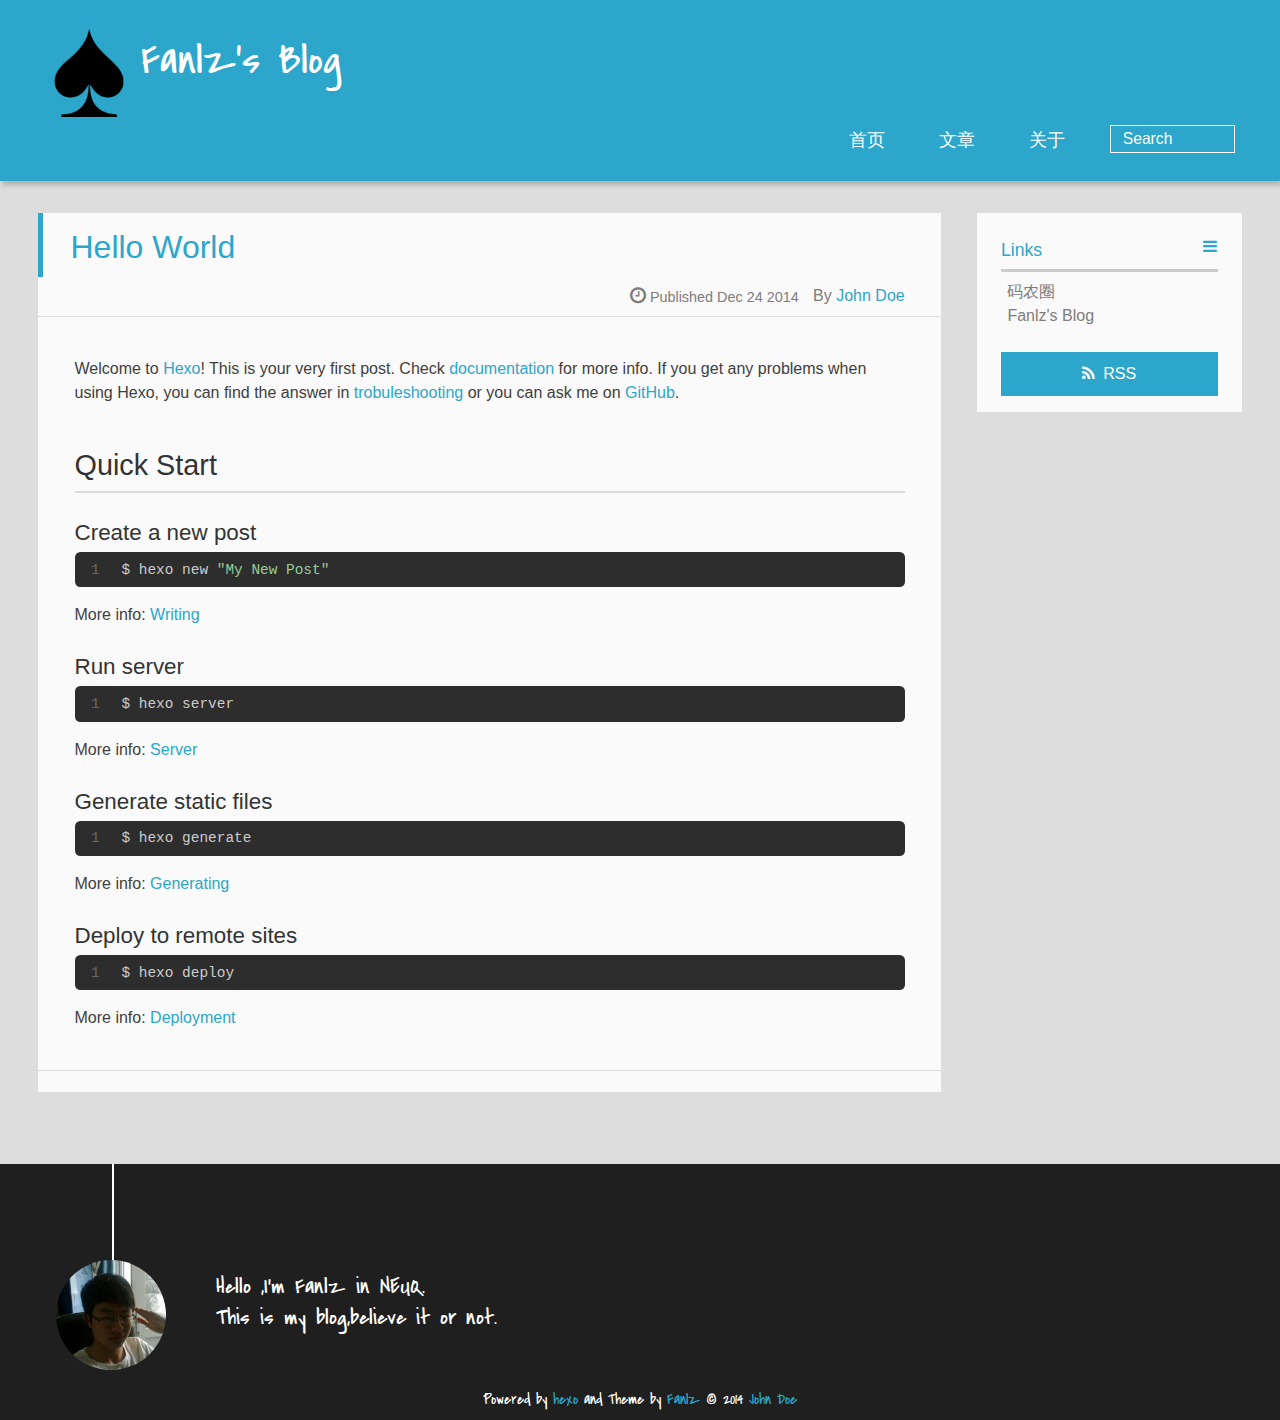
==== commit ed1da791: "Site updated: 2014-12-25 10:31:29" ====
--- a/index.html
+++ b/index.html
@@ -4,10 +4,10 @@
 <head>
   <meta charset="UTF-8">
   
-    <title>Hexo</title>
+    <title>Fanlz's Blog</title>
     <meta name="viewport" content="width=device-width, initial-scale=1,user-scalable=no">
     
-    <meta name="author" content="John Doe">
+    <meta name="author" content="Fanlz">
     
     
     <meta name="description">
@@ -40,11 +40,11 @@
       <div>
 		
 			<div id="imglogo">
-				<a href="/"><img src="/img/logo.png" alt="Hexo" title="Hexo"/></a>
+				<a href="/"><img src="/img/logo.png" alt="Hexo" title="Fanlz's Blog"/></a>
 			</div>
 			
 			<div id="textlogo">
-				<h1 class="site-name"><a href="/" title="Hexo">Hexo</a></h1>
+				<h1 class="site-name"><a href="/" title="Fanlz's Blog">Fanlz's Blog</a></h1>
 				<h2 class="blog-motto"></h2>
 			</div>
 			<div class="navbar"><a class="navbutton navmobile" href="#" title="Menu">
@@ -53,11 +53,11 @@
 				<ul>
 					<ul>
 					 
-						<li><a href="/">Home</a></li>
-					
-						<li><a href="/archives">Archives</a></li>
-					
-						<li><a href="/about">About</a></li>
+						<li><a href="/">首页</a></li>
+					
+						<li><a href="/archives">文章</a></li>
+					
+						<li><a href="/about">关于</a></li>
 					
 					<li>
  					
@@ -166,7 +166,7 @@
         
           <li>
             
-            	<a href="http://wuchong.me" target="_blank" title="Jark&#39;s Blog">Jark&#39;s Blog</a>
+            	<a href="http://wuchong.me" target="_blank" title="Jark&#39;s Blog">Fanlz&#39;s Blog</a>
             
           </li>
         
@@ -189,7 +189,7 @@
 	
 	
 	<section class="info">
-		<p> Hello ,I&#39;m Larry Page in Google. <br/>
+		<p> Hello ,I&#39;m Fanlz in NEUQ. <br/>
 			This is my blog,believe it or not.</p>
 	</section>
 	 
@@ -205,7 +205,7 @@
 		
 		
 	</div>
-		<p class="copyright">Powered by <a href="http://zespia.tw/hexo/" target="_blank" title="hexo">hexo</a> and Theme by <a href="https://github.com/wuchong/jacman" target="_blank" title="Pacman">Jacman</a> © 2014 
+		<p class="copyright">Powered by <a href="http://zespia.tw/hexo/" target="_blank" title="hexo">hexo</a> and Theme by <a href="https://fanlz.github.io" target="_blank" title="Fanlz">Fanlz</a> © 2014 
 		
 		<a href="http://yoursite.com/about" target="_blank" title="John Doe">John Doe</a>
 		
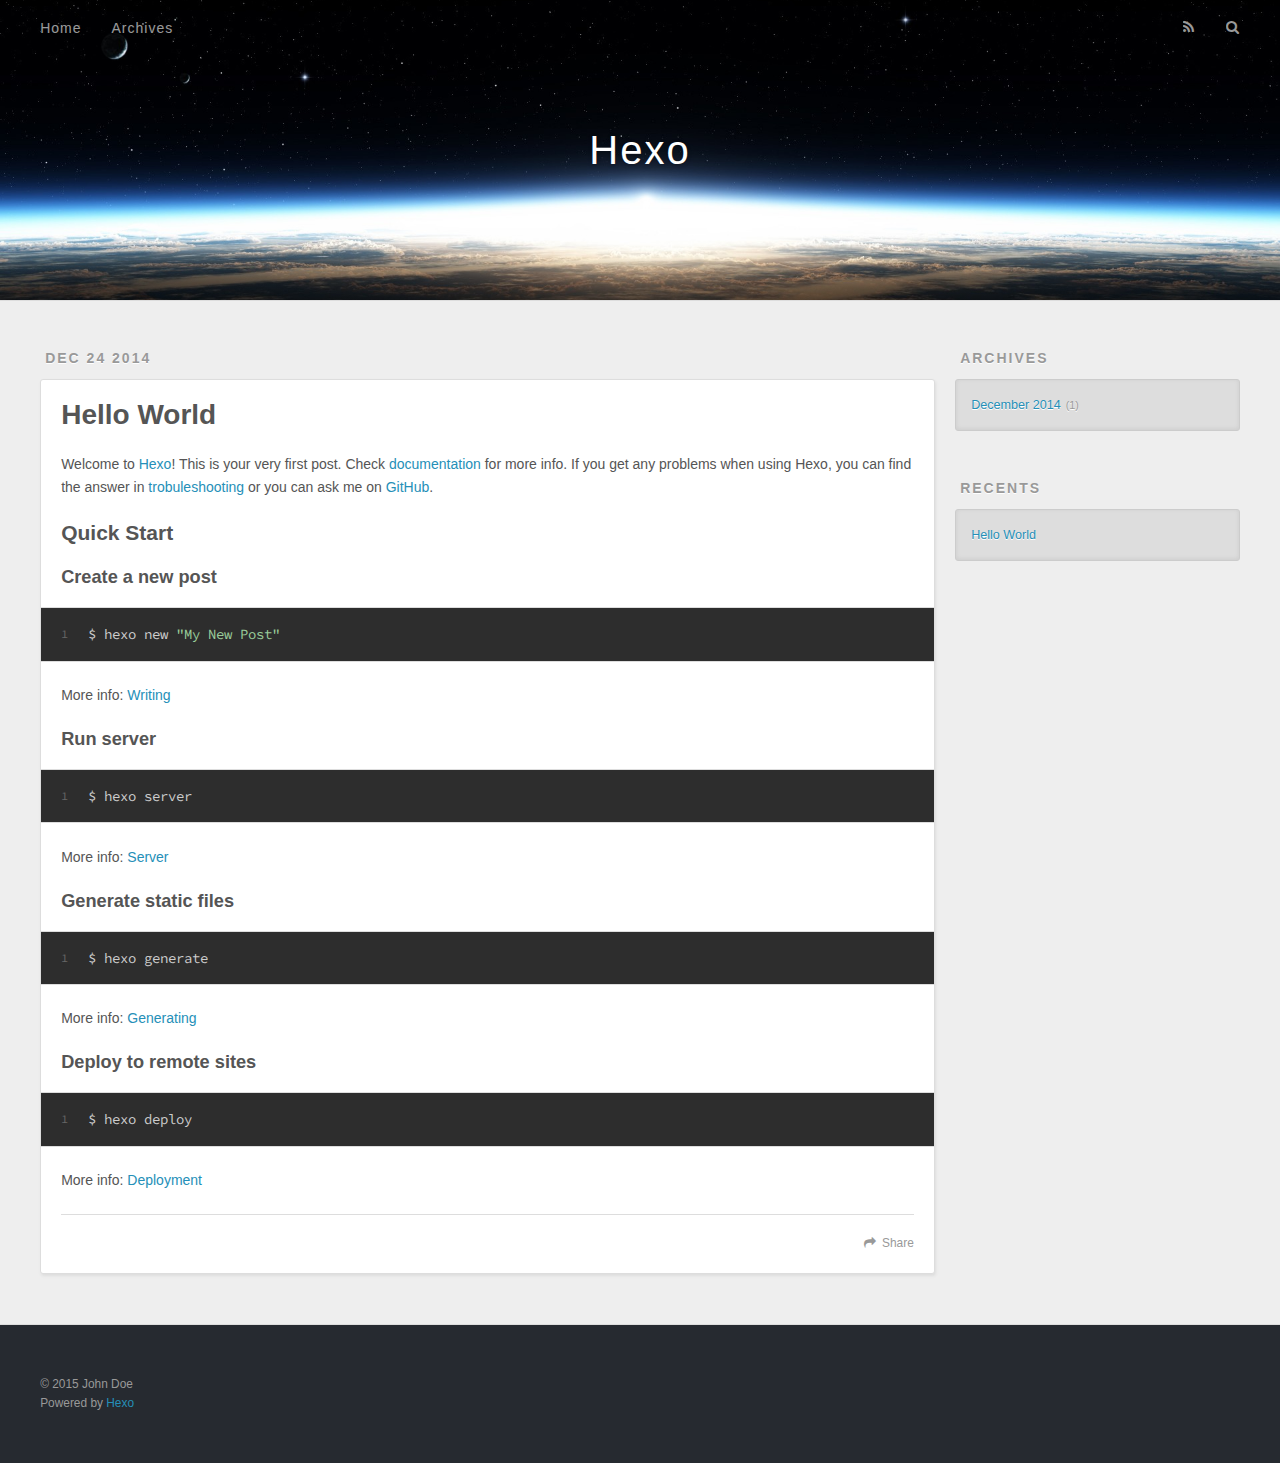
==== commit 0e75a7b0: "Site updated: 2015-01-21 18:38:58" ====
--- a/index.html
+++ b/index.html
@@ -1,16 +1,11 @@
-
- <!DOCTYPE HTML>
-<html >
+<!DOCTYPE html>
+<html>
 <head>
-  <meta charset="UTF-8">
+  <meta charset="utf-8">
   
-    <title>Fanlz's Blog</title>
-    <meta name="viewport" content="width=device-width, initial-scale=1,user-scalable=no">
-    
-    <meta name="author" content="Fanlz">
-    
-    
-    <meta name="description">
+  <title>Hexo</title>
+  <meta name="viewport" content="width=device-width, initial-scale=1, maximum-scale=1">
+  <meta name="description">
 <meta property="og:type" content="website">
 <meta property="og:title" content="Hexo">
 <meta property="og:url" content="http://yoursite.com/">
@@ -20,80 +15,76 @@
 <meta name="twitter:title" content="Hexo">
 <meta name="twitter:description">
 
+  
+    <link rel="alternative" href="/atom.xml" title="Hexo" type="application/atom+xml">
+  
+  
+    <link rel="icon" href="/favicon.png">
+  
+  <link href="//fonts.googleapis.com/css?family=Source+Code+Pro" rel="stylesheet" type="text/css">
+  <link rel="stylesheet" href="/css/style.css" type="text/css">
 
+  
+
+</head>
+<body>
+  <div id="container">
+    <div id="wrap">
+      <header id="header">
+  <div id="banner"></div>
+  <div id="header-outer" class="outer">
+    <div id="header-title" class="inner">
+      <h1 id="logo-wrap">
+        <a href="/" id="logo">Hexo</a>
+      </h1>
+      
+    </div>
+    <div id="header-inner" class="inner">
+      <nav id="main-nav">
+        <a id="main-nav-toggle" class="nav-icon"></a>
+        
+          <a class="main-nav-link" href="/">Home</a>
+        
+          <a class="main-nav-link" href="/archives">Archives</a>
+        
+      </nav>
+      <nav id="sub-nav">
+        
+          <a id="nav-rss-link" class="nav-icon" href="/atom.xml" title="RSS Feed"></a>
+        
+        <a id="nav-search-btn" class="nav-icon" title="Search"></a>
+      </nav>
+      <div id="search-form-wrap">
+        <form action="//google.com/search" method="get" accept-charset="UTF-8" class="search-form"><input type="search" name="q" results="0" class="search-form-input" placeholder="Search"><input type="submit" value="&#xF002;" class="search-form-submit"><input type="hidden" name="q" value="site:http://yoursite.com"></form>
+      </div>
+    </div>
+  </div>
+</header>
+      <div class="outer">
+        <section id="main">
+  
+    <article id="post-hello-world" class="article article-type-post" itemscope itemprop="blogPost">
+  <div class="article-meta">
+    <a href="/2014/12/24/hello-world/" class="article-date">
+  <time datetime="2014-12-24T12:30:38.000Z" itemprop="datePublished">Dec 24 2014</time>
+</a>
     
-    <link rel="alternative" href="/atom.xml" title="Hexo" type="application/atom+xml">
+  </div>
+  <div class="article-inner">
     
     
-    <link rel="icon" href="/img/favicon.ico">
+      <header class="article-header">
+        
+  
+    <h1 itemprop="name">
+      <a class="article-title" href="/2014/12/24/hello-world/">Hello World</a>
+    </h1>
+  
+
+      </header>
     
-    
-    <link rel="apple-touch-icon" href="/img/jacman.jpg">
-    <link rel="apple-touch-icon-precomposed" href="/img/jacman.jpg">
-    
-    <link rel="stylesheet" href="/css/style.css" type="text/css">
-
-</head>
-
-  <body>
-    <header>
-      <div>
-		
-			<div id="imglogo">
-				<a href="/"><img src="/img/logo.png" alt="Hexo" title="Fanlz's Blog"/></a>
-			</div>
-			
-			<div id="textlogo">
-				<h1 class="site-name"><a href="/" title="Fanlz's Blog">Fanlz's Blog</a></h1>
-				<h2 class="blog-motto"></h2>
-			</div>
-			<div class="navbar"><a class="navbutton navmobile" href="#" title="Menu">
-			</a></div>
-			<nav class="animated">
-				<ul>
-					<ul>
-					 
-						<li><a href="/">首页</a></li>
-					
-						<li><a href="/archives">文章</a></li>
-					
-						<li><a href="/about">关于</a></li>
-					
-					<li>
- 					
-					<form class="search" action="//google.com/search" method="get" accept-charset="utf-8">
-						<label>Search</label>
-						<input type="search" id="search" name="q" autocomplete="off" maxlength="20" placeholder="Search" />
-						<input type="hidden" name="q" value="site:yoursite.com">
-					</form>
-					
-					</li>
-				</ul>
-			</nav>			
-</div>
-    </header>
-    <div id="container">
-      <div id="main">
-
-   
-    
-    <article class="post-expand post" itemprop="articleBody"> 
-        <header class="article-info clearfix">
-  <h1 itemprop="name">
-    
-      <a href="/2014/12/24/hello-world/" title="Hello World" itemprop="url">Hello World</a>
-  </h1>
-  <p class="article-author">By
-       
-		<a href="http://yoursite.com/about" title="John Doe" target="_blank" itemprop="author">John Doe</a>
-		
-  <p class="article-time">
-    <time datetime="2014-12-24T12:30:38.000Z" itemprop="datePublished"> Published Dec 24 2014</time>
-    
-  </p>
-</header>
-    <div class="article-content">
-        
+    <div class="article-entry" itemprop="articleBody">
+      
         <p>Welcome to <a href="http://hexo.io/" target="_blank" rel="external">Hexo</a>! This is your very first post. Check <a href="http://hexo.io/docs/" target="_blank" rel="external">documentation</a> for more info. If you get any problems when using Hexo, you can find the answer in <a href="http://hexo.io/docs/troubleshooting.html" target="_blank" rel="external">trobuleshooting</a> or you can ask me on <a href="https://github.com/hexojs/hexo/issues" target="_blank" rel="external">GitHub</a>.</p>
 <h2 id="Quick_Start">Quick Start</h2>
 <h3 id="Create_a_new_post">Create a new post</h3>
@@ -113,187 +104,88 @@
 
 <p>More info: <a href="http://hexo.io/docs/deployment.html" target="_blank" rel="external">Deployment</a></p>
 
-        
-        
-        <p class="article-more-link">
-          
-       </p>
+      
     </div>
-    <footer class="article-footer clearfix">
-<div class="article-catetags">
+    <footer class="article-footer">
+      <a data-url="http://yoursite.com/2014/12/24/hello-world/" data-id="7p49d9iw86f79okg" class="article-share-link">Share</a>
+      
+      
+    </footer>
+  </div>
+  
+</article>
 
 
-</div>
+  
+  
+</section>
+        
+          <aside id="sidebar">
+  
+    
+  
+    
+  
+    
+  
+    
+  <div class="widget-wrap">
+    <h3 class="widget-title">Archives</h3>
+    <div class="widget">
+      <ul class="archive-list"><li class="archive-list-item"><a class="archive-list-link" href="/archives/2014/12/">December 2014</a><span class="archive-list-count">1</span></li></ul>
+    </div>
+  </div>
+
+  
+    
+  <div class="widget-wrap">
+    <h3 class="widget-title">Recents</h3>
+    <div class="widget">
+      <ul>
+        
+          <li>
+            <a href="/2014/12/24/hello-world/">Hello World</a>
+          </li>
+        
+      </ul>
+    </div>
+  </div>
+
+  
+</aside>
+        
+      </div>
+      <footer id="footer">
+  
+  <div class="outer">
+    <div id="footer-info" class="inner">
+      &copy; 2015 John Doe<br>
+      Powered by <a href="http://hexo.io/" target="_blank">Hexo</a>
+    </div>
+  </div>
+</footer>
+    </div>
+    <nav id="mobile-nav">
+  
+    <a href="/" class="mobile-nav-link">Home</a>
+  
+    <a href="/archives" class="mobile-nav-link">Archives</a>
+  
+</nav>
+    
+
+<script src="//ajax.googleapis.com/ajax/libs/jquery/2.0.3/jquery.min.js"></script>
+
+
+  <link rel="stylesheet" href="/fancybox/jquery.fancybox.css" type="text/css">
+
+  <script src="/fancybox/jquery.fancybox.pack.js" type="text/javascript"></script>
 
 
 
-
-<div class="comments-count">
-	
-</div>
-
-</footer>
+<script src="/js/script.js" type="text/javascript"></script>
 
 
-    </article>
-
-
-
-
-
-
-
-</div>
-      <div class="openaside"><a class="navbutton" href="#" title="Show Sidebar"></a></div>
-
-<div id="asidepart">
-<div class="closeaside"><a class="closebutton" href="#" title="Hide Sidebar"></a></div>
-<aside class="clearfix">
-
-  
-
-  
-
-  <div class="linkslist">
-  <p class="asidetitle">Links</p>
-    <ul>
-        
-          <li>
-            
-            	<a href="https://coderq.com" target="_blank" title="一个面向程序员交流分享的新一代社区">码农圈</a>
-            
-          </li>
-        
-          <li>
-            
-            	<a href="http://wuchong.me" target="_blank" title="Jark&#39;s Blog">Fanlz&#39;s Blog</a>
-            
-          </li>
-        
-    </ul>
-</div>
-
-  <div class="rsspart">
-	<a href="/atom.xml" target="_blank" title="rss">RSS</a>
-</div>
-
-</aside>
-</div>
-    </div>
-    <footer><div id="footer" >
-	
-	<div class="line">
-		<span></span>
-		<div class="author"></div>
-	</div>
-	
-	
-	<section class="info">
-		<p> Hello ,I&#39;m Fanlz in NEUQ. <br/>
-			This is my blog,believe it or not.</p>
-	</section>
-	 
-	<div class="social-font" class="clearfix">
-		
-		
-		
-		
-		
-		
-		
-		
-		
-		
-	</div>
-		<p class="copyright">Powered by <a href="http://zespia.tw/hexo/" target="_blank" title="hexo">hexo</a> and Theme by <a href="https://fanlz.github.io" target="_blank" title="Fanlz">Fanlz</a> © 2014 
-		
-		<a href="http://yoursite.com/about" target="_blank" title="John Doe">John Doe</a>
-		
-		</p>
-</div>
-</footer>
-    <script src="/js/jquery-2.0.3.min.js"></script>
-<script src="/js/jquery.imagesloaded.min.js"></script>
-<script src="/js/gallery.js"></script>
-
-<script type="text/javascript">
-$(document).ready(function(){ 
-  $('.navbar').click(function(){
-    $('header nav').toggleClass('shownav');
-  });
-  var myWidth = 0;
-  function getSize(){
-    if( typeof( window.innerWidth ) == 'number' ) {
-      myWidth = window.innerWidth;
-    } else if( document.documentElement && document.documentElement.clientWidth) {
-      myWidth = document.documentElement.clientWidth;
-    };
-  };
-  var m = $('#main'),
-      a = $('#asidepart'),
-      c = $('.closeaside'),
-      o = $('.openaside');
-  $(window).resize(function(){
-    getSize(); 
-    if (myWidth >= 1024) {
-      $('header nav').removeClass('shownav');
-    }else
-    {
-      m.removeClass('moveMain');
-      a.css('display', 'block').removeClass('fadeOut');
-      o.css('display', 'none');
-        
-    }
-  });
-  c.click(function(){
-    a.addClass('fadeOut').css('display', 'none');
-    o.css('display', 'block').addClass('fadeIn');
-    m.addClass('moveMain');
-  });
-  o.click(function(){
-    o.css('display', 'none').removeClass('beforeFadeIn');
-    a.css('display', 'block').removeClass('fadeOut').addClass('fadeIn');      
-    m.removeClass('moveMain');
-  });
-  $(window).scroll(function(){
-    o.css("top",Math.max(80,260-$(this).scrollTop()));
-  });
-});
-</script>
-
-
-
-
-
-
-
-
-
-
-
-
-<!-- Analytics Begin -->
-
-
-
-
-
-<!-- Analytics End -->
-
-<!-- Totop Begin -->
-
-	<div id="totop">
-	<a title="Back to Top"><img src="/img/scrollup.png"/></a>
-	</div>
-	<script src="/js/totop.js"></script>
-
-<!-- Totop End -->
-
-<!-- MathJax Begin -->
-<!-- mathjax config similar to math.stackexchange -->
-
-
-<!-- MathJax End -->
-
-  </body>
- </html>
+  </div>
+</body>
+</html>--- a/css/style.css
+++ b/css/style.css
@@ -1,3 +1,14 @@
+body {
+  width: 100%;
+}
+body:before,
+body:after {
+  content: "";
+  display: table;
+}
+body:after {
+  clear: both;
+}
 html,
 body,
 div,
@@ -89,82 +100,6 @@
 a img {
   border: none;
 }
-/* custom Font*/
-@font-face {
-  font-family: "covered_by_your_graceregular";
-  font-weight: normal;
-  font-style: normal;
-  src: url("../font/coveredbyyourgrace-webfont.eot");
-  src: url("../font/coveredbyyourgrace-webfont.eot?#iefix") format('embedded-opentype'), url("../font/coveredbyyourgrace-webfont.svg#covered_by_your_graceregular") format('svg'), url("../font/coveredbyyourgrace-webfont.woff") format('woff'), url("../font/coveredbyyourgrace-webfont.ttf") format('truetype');
-}
-/* icon Font */
-@font-face {
-  font-family: "FontAwesome";
-  font-style: normal;
-  font-weight: normal;
-  src: url("../font/fontawesome-webfont.eot?v=#4.0.3");
-  src: url("../font/fontawesome-webfont.eot?#iefix&v=#4.0.3") format("embedded-opentype"), url("../font/fontawesome-webfont.woff?v=#4.0.3") format("woff"), url("../font/fontawesome-webfont.ttf?v=#4.0.3") format("truetype"), url("../font/fontawesome-webfont.svg#fontawesomeregular?v=#4.0.3") format("svg");
-}
-@font-face {
-  font-family: "fontdiao";
-  font-weight: normal;
-  font-style: normal;
-  src: url("../font/fontdiao.eot");
-  src: url("../font/fontdiao.eot?#iefix") format('embedded-opentype'), url("../font/fontdiao.svg#fontdiao") format('svg'), url("../font/fontdiao.woff") format('woff'), url("../font/fontdiao.ttf") format('truetype');
-}
-/* Public style */
-* {
-  -webkit-margin-before: 0;
-  -webkit-margin-after: 0;
-}
-body {
-  background: #ddd;
-  font-family: "Helvetica Neue", "Helvetica", "Microsoft YaHei", "WenQuanYi Micro Hei", Arial, sans-serif;
-  font-size: 100%;
-  color: #817c7c;
-  line-height: 1.5;
-}
-small {
-  font-size: 80%;
-}
-sub,
-sup {
-  font-size: 75%;
-  line-height: 0;
-  position: relative;
-  vertical-align: baseline;
-}
-sup {
-  top: -0.5em;
-  padding-left: 0.3em;
-}
-sub {
-  bottom: -0.25em;
-}
-a {
-  text-decoration: none;
-  color: #817c7c;
-}
-a:hover,
-a:focus {
-  outline: 0;
-  text-decoration: none;
-  -webkit-transition: color 0.25s, background 0.5s;
-  -moz-transition: color 0.25s, background 0.5s;
-  -o-transition: color 0.25s, background 0.5s;
-  -ms-transition: color 0.25s, background 0.5s;
-  transition: color 0.25s, background 0.5s;
-}
-a:hover:before {
-  -webkit-transition: color 0.25s, background 0.5s;
-  -moz-transition: color 0.25s, background 0.5s;
-  -o-transition: color 0.25s, background 0.5s;
-  -ms-transition: color 0.25s, background 0.5s;
-  transition: color 0.25s, background 0.5s;
-}
-input:focus {
-  outline: none;
-}
 input,
 button {
   margin: 0;
@@ -175,954 +110,565 @@
   border: 0;
   padding: 0;
 }
-h1 {
-  font-size: 1.5em;
-}
-.fa {
-  display: inline-block;
+@font-face {
   font-family: FontAwesome;
   font-style: normal;
   font-weight: normal;
-  line-height: 1;
-  -webkit-font-smoothing: antialiased;
-  -moz-osx-font-smoothing: grayscale;
-}
-.clearfix {
-  zoom: 1;
-}
-.clearfix:before,
-.clearfix:after {
+  src: url("fonts/fontawesome-webfont.eot?v=#4.0.3");
+  src: url("fonts/fontawesome-webfont.eot?#iefix&v=#4.0.3") format("embedded-opentype"), url("fonts/fontawesome-webfont.woff?v=#4.0.3") format("woff"), url("fonts/fontawesome-webfont.ttf?v=#4.0.3") format("truetype"), url("fonts/fontawesome-webfont.svg#fontawesomeregular?v=#4.0.3") format("svg");
+}
+html,
+body,
+#container {
+  height: 100%;
+}
+body {
+  background: #eee;
+  font: 14px "Helvetica Neue", Helvetica, Arial, sans-serif;
+  -webkit-text-size-adjust: 100%;
+}
+.outer {
+  max-width: 1220px;
+  margin: 0 auto;
+  padding: 0 20px;
+}
+.outer:before,
+.outer:after {
   content: "";
   display: table;
 }
-.clearfix:after {
+.outer:after {
   clear: both;
 }
-::-webkit-input-placeholder {
-  color: #fff;
-  padding: 2px 0 0 4px;
-}
-::-moz-placeholder {
-  color: #fff;
-  padding: 2px 0 0 4px;
-}
-:-ms-input-placeholder {
-  color: #fff;
-  padding: 2px 0 0 4px;
-}
-::-webkit-input-placeholder::before {
-  font-family: "FontAwesome";
-  -webkit-font-smoothing: antialiased;
-  -moz-osx-font-smoothing: grayscale;
-  content: "\f002";
-  padding-right: 4px;
-}
-::-moz-placeholder:before {
-  font-family: "FontAwesome";
-  -webkit-font-smoothing: antialiased;
-  -moz-osx-font-smoothing: grayscale;
-  content: "\f002";
-  padding-right: 4px;
-}
-:-ms-input-placeholder::before {
-  font-family: "FontAwesome";
-  -webkit-font-smoothing: antialiased;
-  -moz-osx-font-smoothing: grayscale;
-  content: "\f002";
-  padding-right: 4px;
-}
-input[type="search"]::-webkit-search-cancel-button,
-input[type="search"]::-webkit-search-decoration {
-  -webkit-appearance: none;
-}
-::-webkit-search-cancel-button:after {
-  font-family: "FontAwesome";
-  -webkit-font-smoothing: antialiased;
-  -moz-osx-font-smoothing: grayscale;
-  content: '\f00d';
-  color: #fff;
-  padding-right: 4px;
-}
-/* css3 animate */
-.animated {
-  -webkit-animation-fill-mode: both;
-  -moz-animation-fill-mode: both;
-  -o-animation-fill-mode: both;
-  -ms-animation-fill-mode: both;
-  animation-fill-mode: both;
-  -webkit-animation-duration: 1s;
-  -moz-animation-duration: 1s;
-  -o-animation-duration: 1s;
-  -ms-animation-duration: 1s;
-  animation-duration: 1s;
-}
-@-webkit-keyframes fadeIn {
-  0% {
-    opacity: 0;
-    -ms-filter: "progid:DXImageTransform.Microsoft.Alpha(Opacity=0)";
-    filter: alpha(opacity=0);
-  }
-  100% {
-    opacity: 1;
-    -ms-filter: none;
-    filter: none;
-  }
-}
-.fadeIn {
-  -webkit-animation-name: fadeIn;
-  -moz-animation-name: fadeIn;
-  -o-animation-name: fadeIn;
-  -ms-animation-name: fadeIn;
-  animation-name: fadeIn;
-}
-.fadeOut {
-  -webkit-animation-name: fadeOut;
-  -moz-animation-name: fadeOut;
-  -o-animation-name: fadeOut;
-  -ms-animation-name: fadeOut;
-  animation-name: fadeOut;
-}
-@-moz-keyframes fadeInDown {
-  0% {
-    opacity: 0;
-    -ms-filter: "progid:DXImageTransform.Microsoft.Alpha(Opacity=0)";
-    filter: alpha(opacity=0);
-    -webkit-transform: translateY(-20px);
-    -moz-transform: translateY(-20px);
-    -o-transform: translateY(-20px);
-    -ms-transform: translateY(-20px);
-    transform: translateY(-20px);
-  }
-  100% {
-    opacity: 1;
-    -ms-filter: none;
-    filter: none;
-    -webkit-transform: translateY(0);
-    -moz-transform: translateY(0);
-    -o-transform: translateY(0);
-    -ms-transform: translateY(0);
-    transform: translateY(0);
-  }
-}
-@-webkit-keyframes fadeInDown {
-  0% {
-    opacity: 0;
-    -ms-filter: "progid:DXImageTransform.Microsoft.Alpha(Opacity=0)";
-    filter: alpha(opacity=0);
-    -webkit-transform: translateY(-20px);
-    -moz-transform: translateY(-20px);
-    -o-transform: translateY(-20px);
-    -ms-transform: translateY(-20px);
-    transform: translateY(-20px);
-  }
-  100% {
-    opacity: 1;
-    -ms-filter: none;
-    filter: none;
-    -webkit-transform: translateY(0);
-    -moz-transform: translateY(0);
-    -o-transform: translateY(0);
-    -ms-transform: translateY(0);
-    transform: translateY(0);
-  }
-}
-@-o-keyframes fadeInDown {
-  0% {
-    opacity: 0;
-    -ms-filter: "progid:DXImageTransform.Microsoft.Alpha(Opacity=0)";
-    filter: alpha(opacity=0);
-    -webkit-transform: translateY(-20px);
-    -moz-transform: translateY(-20px);
-    -o-transform: translateY(-20px);
-    -ms-transform: translateY(-20px);
-    transform: translateY(-20px);
-  }
-  100% {
-    opacity: 1;
-    -ms-filter: none;
-    filter: none;
-    -webkit-transform: translateY(0);
-    -moz-transform: translateY(0);
-    -o-transform: translateY(0);
-    -ms-transform: translateY(0);
-    transform: translateY(0);
-  }
-}
-@keyframes fadeInDown {
-  0% {
-    opacity: 0;
-    -ms-filter: "progid:DXImageTransform.Microsoft.Alpha(Opacity=0)";
-    filter: alpha(opacity=0);
-    -webkit-transform: translateY(-20px);
-    -moz-transform: translateY(-20px);
-    -o-transform: translateY(-20px);
-    -ms-transform: translateY(-20px);
-    transform: translateY(-20px);
-  }
-  100% {
-    opacity: 1;
-    -ms-filter: none;
-    filter: none;
-    -webkit-transform: translateY(0);
-    -moz-transform: translateY(0);
-    -o-transform: translateY(0);
-    -ms-transform: translateY(0);
-    transform: translateY(0);
-  }
-}
-body >header {
+.inner {
+  display: inline;
+  float: left;
+  width: 98.3333333333333%;
+  margin: 0 0.8333333333333%;
+}
+.left,
+.alignleft {
+  float: left;
+}
+.right,
+.alignright {
+  float: right;
+}
+.clear {
+  clear: both;
+}
+#container {
+  position: relative;
+}
+.mobile-nav-on {
+  overflow: hidden;
+}
+#wrap {
+  height: 100%;
   width: 100%;
-  -webkit-box-shadow: 2px 4px 5px rgba(3,3,3,0.2);
-  box-shadow: 2px 4px 5px rgba(3,3,3,0.2);
-  background: #2ca6cb;
-  color: #fff;
-  padding: 1em 0 0.8em;
-}
-@media only screen and (min-width: 1024px) {
-  body >header {
-    padding: 1.8em 0 1.5em;
-  }
-}
-body >header >div {
-  width: 95%;
-  margin: 0 auto;
+  position: absolute;
+  top: 0;
+  left: 0;
+  -webkit-transition: 0.2s ease-out;
+  -moz-transition: 0.2s ease-out;
+  -ms-transition: 0.2s ease-out;
+  transition: 0.2s ease-out;
+  z-index: 1;
+  background: #eee;
+}
+.mobile-nav-on #wrap {
+  left: 280px;
+}
+@media screen and (min-width: 768px) {
+  #main {
+    display: inline;
+    float: left;
+    width: 73.3333333333333%;
+    margin: 0 0.8333333333333%;
+  }
+}
+.article-date,
+.article-category-link,
+.archive-year,
+.widget-title {
+  text-decoration: none;
+  text-transform: uppercase;
+  letter-spacing: 2px;
+  color: #999;
+  margin-bottom: 1em;
+  margin-left: 5px;
+  line-height: 1em;
+  text-shadow: 0 1px #fff;
+  font-weight: bold;
+}
+.article-inner,
+.archive-article-inner {
+  background: #fff;
+  -webkit-box-shadow: 1px 2px 3px #ddd;
+  box-shadow: 1px 2px 3px #ddd;
+  border: 1px solid #ddd;
+  -webkit-border-radius: 3px;
+  border-radius: 3px;
+}
+.article-entry h1,
+.widget h1 {
+  font-size: 2em;
+}
+.article-entry h2,
+.widget h2 {
+  font-size: 1.5em;
+}
+.article-entry h3,
+.widget h3 {
+  font-size: 1.3em;
+}
+.article-entry h4,
+.widget h4 {
+  font-size: 1.2em;
+}
+.article-entry h5,
+.widget h5 {
+  font-size: 1em;
+}
+.article-entry h6,
+.widget h6 {
+  font-size: 1em;
+  color: #999;
+}
+.article-entry hr,
+.widget hr {
+  border: 1px dashed #ddd;
+}
+.article-entry strong,
+.widget strong {
+  font-weight: bold;
+}
+.article-entry em,
+.widget em,
+.article-entry cite,
+.widget cite {
+  font-style: italic;
+}
+.article-entry sup,
+.widget sup,
+.article-entry sub,
+.widget sub {
+  font-size: 0.75em;
+  line-height: 0;
+  position: relative;
+  vertical-align: baseline;
+}
+.article-entry sup,
+.widget sup {
+  top: -0.5em;
+}
+.article-entry sub,
+.widget sub {
+  bottom: -0.2em;
+}
+.article-entry small,
+.widget small {
+  font-size: 0.85em;
+}
+.article-entry acronym,
+.widget acronym,
+.article-entry abbr,
+.widget abbr {
+  border-bottom: 1px dotted;
+}
+.article-entry ul,
+.widget ul,
+.article-entry ol,
+.widget ol,
+.article-entry dl,
+.widget dl {
+  margin: 0 20px;
+  line-height: 1.6em;
+}
+.article-entry ul ul,
+.widget ul ul,
+.article-entry ol ul,
+.widget ol ul,
+.article-entry ul ol,
+.widget ul ol,
+.article-entry ol ol,
+.widget ol ol {
+  margin-top: 0;
+  margin-bottom: 0;
+}
+.article-entry ul,
+.widget ul {
+  list-style: disc;
+}
+.article-entry ol,
+.widget ol {
+  list-style: decimal;
+}
+.article-entry dt,
+.widget dt {
+  font-weight: bold;
+}
+#header {
+  height: 300px;
+  position: relative;
+  border-bottom: 1px solid #ddd;
+}
+#header:before,
+#header:after {
+  content: "";
+  position: absolute;
+  left: 0;
+  right: 0;
+  height: 40px;
+}
+#header:before {
+  top: 0;
+  background: -webkit-linear-gradient(rgba(0,0,0,0.2), transparent);
+  background: -moz-linear-gradient(rgba(0,0,0,0.2), transparent);
+  background: -ms-linear-gradient(rgba(0,0,0,0.2), transparent);
+  background: linear-gradient(rgba(0,0,0,0.2), transparent);
+}
+#header:after {
+  bottom: 0;
+  background: -webkit-linear-gradient(transparent, rgba(0,0,0,0.2));
+  background: -moz-linear-gradient(transparent, rgba(0,0,0,0.2));
+  background: -ms-linear-gradient(transparent, rgba(0,0,0,0.2));
+  background: linear-gradient(transparent, rgba(0,0,0,0.2));
+}
+#header-outer {
+  height: 100%;
+  position: relative;
+}
+#header-inner {
   position: relative;
   overflow: hidden;
 }
-@media only screen and (min-width: 1024px) {
-  body >header >div {
-    width: 93%;
-  }
-}
-body >header a {
+#banner {
+  position: absolute;
+  top: 0;
+  left: 0;
+  width: 100%;
+  height: 100%;
+  background: url("images/banner.jpg") center #000;
+  -webkit-background-size: cover;
+  -moz-background-size: cover;
+  background-size: cover;
+  z-index: -1;
+}
+#header-title {
+  text-align: center;
+  height: 40px;
+  position: absolute;
+  top: 50%;
+  left: 0;
+  margin-top: -20px;
+}
+#logo,
+#subtitle {
+  text-decoration: none;
+  color: #fff;
+  font-weight: 300;
+  text-shadow: 0 1px 4px rgba(0,0,0,0.3);
+}
+#logo {
+  font-size: 40px;
+  line-height: 40px;
+  letter-spacing: 2px;
+}
+#subtitle {
+  font-size: 16px;
+  line-height: 16px;
+  letter-spacing: 1px;
+}
+#subtitle-wrap {
+  margin-top: 16px;
+}
+#main-nav {
+  float: left;
+  margin-left: -15px;
+}
+.nav-icon,
+.main-nav-link {
+  float: left;
+  color: #fff;
+  opacity: 0.6;
+  text-decoration: none;
+  text-shadow: 0 1px rgba(0,0,0,0.2);
+  -webkit-transition: opacity 0.2s;
+  -moz-transition: opacity 0.2s;
+  -ms-transition: opacity 0.2s;
+  transition: opacity 0.2s;
   display: block;
-  color: #fff;
-}
-#imglogo {
-  float: left;
-  width: 4em;
-  height: 4em;
-}
-@media only screen and (min-width: 768px) {
-  #imglogo {
-    width: 5em;
-  }
-}
-@media only screen and (min-width: 1024px) {
-  #imglogo {
-    width: 5.5em;
-  }
-}
-#imglogo img {
-  width: 4em;
-}
-@media only screen and (min-width: 768px) {
-  #imglogo img {
-    width: 5em;
-  }
-}
-@media only screen and (min-width: 1024px) {
-  #imglogo img {
-    width: 5.5em;
-  }
-}
-#textlogo {
-  float: left;
-  width: 75%;
-  margin-left: 0.5em;
-}
-#textlogo h1.site-name {
-  width: 86%;
-  font-family: "covered_by_your_graceregular";
-  font-size: 200%;
-  line-height: 1.5;
-  -webkit-font-smoothing: antialiased;
-  -moz-osx-font-smoothing: grayscale;
-}
-@media only screen and (min-width: 768px) {
-  #textlogo h1.site-name {
-    font-size: 240%;
-  }
-}
-@media only screen and (min-width: 1024px) {
-  #textlogo h1.site-name {
-    font-size: 280%;
-  }
-}
-#textlogo h2.blog-motto {
-  font-size: 0.7em;
-  font-weight: normal;
-}
-@media only screen and (min-width: 768px) {
-  #textlogo h2.blog-motto {
-    font-size: 100%;
-  }
-}
-@media only screen and (min-width: 1024px) {
-  #textlogo h2.blog-motto {
-    font-size: 110%;
-  }
-}
-.navbar {
+  padding: 20px 15px;
+}
+.nav-icon:hover,
+.main-nav-link:hover {
+  opacity: 1;
+}
+.nav-icon {
+  font-family: FontAwesome;
+  text-align: center;
+  font-size: 14px;
+  width: 14px;
+  height: 14px;
+  padding: 20px 15px;
+  position: relative;
+  cursor: pointer;
+}
+.main-nav-link {
+  font-weight: 300;
+  letter-spacing: 1px;
+}
+@media screen and (max-width: 479px) {
+  .main-nav-link {
+    display: none;
+  }
+}
+#main-nav-toggle {
+  display: none;
+}
+#main-nav-toggle:before {
+  content: "\f0c9";
+}
+@media screen and (max-width: 479px) {
+  #main-nav-toggle {
+    display: block;
+  }
+}
+#sub-nav {
+  float: right;
+  margin-right: -15px;
+}
+#nav-rss-link:before {
+  content: "\f09e";
+}
+#nav-search-btn:before {
+  content: "\f002";
+}
+#search-form-wrap {
   position: absolute;
-  width: 2em;
-  right: 0em;
-  top: 1em;
-  padding: 0.5em;
-}
-@media only screen and (min-width: 1024px) {
-  .navbar {
-    display: none;
-  }
-}
-.navbutton::before {
-  font-family: "FontAwesome";
-  -webkit-font-smoothing: antialiased;
-  -moz-osx-font-smoothing: grayscale;
-  content: "\f0c9";
-}
-.navmobile::before {
-  padding-left: 1em;
-}
-header nav {
-  float: left;
-  width: 100%;
-  font-size: 112.5%;
-  padding-top: 0.5em;
-  max-height: 0.01em;
-  -webkit-transition: max-height 1s ease-out;
-  -moz-transition: max-height 1s ease-out;
-  -o-transition: max-height 1s ease-out;
-  -ms-transition: max-height 1s ease-out;
-  transition: max-height 1s ease-out;
-}
-@media only screen and (min-width: 568px) {
-  header nav {
-    width: 50%;
-  }
-}
-@media only screen and (min-width: 1024px) {
-  header nav {
-    float: right;
-    width: auto;
-    margin-top: 1em;
-    max-height: none;
-  }
-}
-@media only screen and (min-width: 1024px) {
-  header nav ul {
-    float: right;
-  }
-}
-@media only screen and (min-width: 1024px) {
-  header nav ul li {
-    float: left;
-  }
-}
-header nav ul li a {
-  padding: 0.2em 0 0.2em 1em;
-}
-@media only screen and (min-width: 1024px) {
-  header nav ul li a {
-    padding: 0.2em 1.5em;
-  }
-}
-header nav ul li a:hover {
-  background: #1b7f9e;
-  color: #e9cd4c;
-}
-.shownav {
-  max-height: 40em;
-}
-.search {
-  padding: 0.1em 0 0 1em;
-}
-.search input {
-  -webkit-appearance: textfield;
-  font-size: 0.87em;
-  line-height: 1.7;
-  border: 1px solid #fff;
-  color: #fff;
-  background: transparent;
-  width: 80%;
-  padding-left: 0.5em;
-}
-@media only screen and (min-width: 1024px) {
-  .search input {
-    width: 8em;
-    -webkit-transition: 0.5s width;
-    -moz-transition: 0.5s width;
-    -o-transition: 0.5s width;
-    -ms-transition: 0.5s width;
-    transition: 0.5s width;
-  }
-  .search input:focus {
-    width: 15em;
-  }
-}
-.search label {
-  display: none;
-}
-/* index layout */
-#container {
-  width: 95%;
-  margin: 0 auto;
-  overflow: hidden;
-}
-@media only screen and (min-width: 768px) {
-  #container {
-    width: 96%;
-  }
-}
-@media only screen and (min-width: 1024px) {
-  #container {
-    width: 94%;
-  }
-}
-@media only screen and (min-width: 1560px) {
-  #container {
-    width: 82%;
-  }
-}
-#main {
-  margin: 1em 0 0;
-  line-height: 1.8;
-}
-@media only screen and (min-width: 1024px) {
-  #main {
-    margin: 2em 0 0;
-    width: 75%;
-    float: left;
-    -webkit-transition: margin 0.5s ease-out;
-    -moz-transition: margin 0.5s ease-out;
-    -o-transition: margin 0.5s ease-out;
-    -ms-transition: margin 0.5s ease-out;
-    transition: margin 0.5s ease-out;
-  }
-}
-#main section.post {
-  background: #fafafa;
-  margin-bottom: 0.125em;
-}
-#main section.post a {
-  display: block;
-  border-left: 0.5em solid #ccc;
-  -webkit-transition: border-left 0.45s;
-  -moz-transition: border-left 0.45s;
-  -o-transition: border-left 0.45s;
-  -ms-transition: border-left 0.45s;
-  transition: border-left 0.45s;
-  padding: 0.5em;
-}
-@media only screen and (min-width: 768px) {
-  #main section.post a {
-    padding: 1em;
-  }
-}
-#main section.post a:hover {
-  border-left: 0.5em solid #2ca6cb;
-}
-#main section.post a h1 {
-  color: #2ca6cb;
-  line-height: 2;
-}
-#main section.post a p {
-  color: #817c7c;
-}
-#main section.post a time {
-  color: #817c7c;
-  display: block;
-  margin: 0.5em 0;
-  font-size: 0.9em;
-}
-#main article.post-expand {
-  background: #fafafa;
-  margin-bottom: 3.5em;
-}
-#main article.post-expand .img-logo {
-  max-width: 180px;
-  max-height: 96px;
-  display: block !important;
-  margin-right: 0.7em;
-  margin-left: 0.7em;
-  padding: 0;
-  float: right;
-  clear: right;
-}
-#main article.post-expand .img-topic {
-  max-width: 300px;
-  max-height: 1800px;
-  display: block !important;
-  margin-left: 0.7em;
-  margin-right: 0.7em;
-  padding: 0;
-  float: right;
-  clear: right;
-}
-#main article.post-expand .article-more-link a {
-  display: inline-block;
-  line-height: 1em;
-  padding: 6px 15px;
+  top: 15px;
+  width: 150px;
+  height: 30px;
+  right: -150px;
+  opacity: 0;
+  -webkit-transition: 0.2s ease-out;
+  -moz-transition: 0.2s ease-out;
+  -ms-transition: 0.2s ease-out;
+  transition: 0.2s ease-out;
+}
+#search-form-wrap.on {
+  opacity: 1;
+  right: 0;
+}
+@media screen and (max-width: 479px) {
+  #search-form-wrap {
+    width: 100%;
+    right: -100%;
+  }
+}
+.search-form {
+  position: absolute;
+  top: 0;
+  left: 0;
+  right: 0;
+  background: #fff;
+  padding: 5px 15px;
   -webkit-border-radius: 15px;
   border-radius: 15px;
-  background: #ddd;
-  color: #817c7c;
+  -webkit-box-shadow: 0 0 10px rgba(0,0,0,0.3);
+  box-shadow: 0 0 10px rgba(0,0,0,0.3);
+}
+.search-form-input {
+  border: none;
+  background: none;
+  color: #555;
+  width: 100%;
+  font: 13px "Helvetica Neue", Helvetica, Arial, sans-serif;
+  outline: none;
+}
+.search-form-input::-webkit-search-results-decoration,
+.search-form-input::-webkit-search-cancel-button {
+  -webkit-appearance: none;
+}
+.search-form-submit {
+  position: absolute;
+  top: 50%;
+  right: 10px;
+  margin-top: -7px;
+  font: 13px FontAwesome;
+  border: none;
+  background: none;
+  color: #bbb;
+  cursor: pointer;
+}
+.search-form-submit:hover,
+.search-form-submit:focus {
+  color: #777;
+}
+.article {
+  margin: 50px 0;
+}
+.article-inner {
+  overflow: hidden;
+}
+.article-meta:before,
+.article-meta:after {
+  content: "";
+  display: table;
+}
+.article-meta:after {
+  clear: both;
+}
+.article-date {
+  float: left;
+}
+.article-category {
+  float: left;
+  line-height: 1em;
+  color: #ccc;
+  text-shadow: 0 1px #fff;
+  margin-left: 8px;
+}
+.article-category:before {
+  content: "\2022";
+}
+.article-category-link {
+  margin: 0 12px 1em;
+}
+.article-header {
+  padding: 20px 20px 0;
+}
+.article-title {
   text-decoration: none;
-}
-#main article.post-expand .article-more-link a:hover {
-  background: #2ca6cb;
-  color: #fff;
+  font-size: 2em;
+  font-weight: bold;
+  color: #555;
+  line-height: 1.1em;
+  -webkit-transition: color 0.2s;
+  -moz-transition: color 0.2s;
+  -ms-transition: color 0.2s;
+  transition: color 0.2s;
+}
+a.article-title:hover {
+  color: #258fb8;
+}
+.article-entry {
+  color: #555;
+  padding: 0 20px;
+}
+.article-entry:before,
+.article-entry:after {
+  content: "";
+  display: table;
+}
+.article-entry:after {
+  clear: both;
+}
+.article-entry p,
+.article-entry table {
+  line-height: 1.6em;
+  margin: 1.6em 0;
+}
+.article-entry h1,
+.article-entry h2,
+.article-entry h3,
+.article-entry h4,
+.article-entry h5,
+.article-entry h6 {
+  font-weight: bold;
+}
+.article-entry h1,
+.article-entry h2,
+.article-entry h3,
+.article-entry h4,
+.article-entry h5,
+.article-entry h6 {
+  line-height: 1.1em;
+  margin: 1.1em 0;
+}
+.article-entry a {
+  color: #258fb8;
   text-decoration: none;
 }
-#archive-page section.post a {
-  font-size: 0.9em;
-  padding: 0.5em !important;
-}
-@media only screen and (min-width: 768px) {
-  #archive-page section.post a time {
-    padding-left: 1em;
-  }
-}
-.moveMain {
-  margin-left: 10% !important;
-}
-.unexpand .prev {
-  border-left: 0.5em solid #ccc;
-}
-.unexpand .prev:hover {
-  border-left: 0.5em solid #2ca6cb;
-}
-#page-nav {
-  background: #fafafa;
-  text-align: center;
-  overflow: hidden;
-}
-#page-nav a {
-  display: inline-block;
-  padding: 0.5em 1em;
-}
-#page-nav a {
-  color: #2ca6cb;
-}
-#page-nav a:hover {
-  background: #ccc;
-  color: #2ca6cb;
-}
-#page-nav .prev {
-  float: left;
-  -webkit-transition: border-left 0.5s;
-  -moz-transition: border-left 0.5s;
-  -o-transition: border-left 0.5s;
-  -ms-transition: border-left 0.5s;
-  transition: border-left 0.5s;
-}
-#page-nav .prev span:before {
-  font-family: "FontAwesome";
-  -webkit-font-smoothing: antialiased;
-  -moz-osx-font-smoothing: grayscale;
-  content: "\f053";
-  padding-right: 0.5em;
-}
-#page-nav .next {
-  float: right;
-}
-#page-nav .next span:before {
-  font-family: "FontAwesome";
-  -webkit-font-smoothing: antialiased;
-  -moz-osx-font-smoothing: grayscale;
-  content: "\f054";
-  padding-left: 0.5em;
-}
-#page-nav .page-number {
-  display: none;
-  padding: 0.5em 1em;
-}
-@media only screen and (min-width: 768px) {
-  #page-nav .page-number {
-    display: inline-block;
-  }
-}
-#page-nav .current {
-  color: #b8b8b8;
-  font-weight: bold;
-}
-#page-nav .space {
-  color: #2ca6cb;
-}
-/* page layout */
-@media only screen and (min-width: 1024px) {
-  .page {
-    margin-left: 10% !important;
-  }
-}
-/* archive layout */
-.category-icon:before,
-.tag-icon:before,
-.archive-icon:before {
-  font-family: "FontAwesome";
-  -webkit-font-smoothing: antialiased;
-  -moz-osx-font-smoothing: grayscale;
-  color: #ccc;
-  font-size: 100%;
-  padding-right: 0.3em;
-}
-.category-icon:before {
-  content: "\f07b";
-}
-.tag-icon:before {
-  content: "\f02c";
-}
-.archive-icon:before {
-  content: "\f187";
-}
-.archive-title {
-  margin: 1em 0;
-  width: 97%;
-  padding: 2em 0 2em 3%;
-  background: #fafafa;
-  border-left: 0.5em solid #ccc;
-}
-@media only screen and (min-width: 1024px) {
-  .archive-title {
-    margin: 2em 0;
-    width: 18.5%;
-    padding-left: 0.5%;
-    float: left;
-  }
-}
-.archive-title h2 {
-  width: 90%;
-  color: #2ca6cb;
-  font-size: 120%;
-}
-.archive-title a {
-  color: #2ca6cb;
-  -webkit-transition: color 0.5s;
-  -moz-transition: color 0.5s;
-  -o-transition: color 0.5s;
-  -ms-transition: color 0.5s;
-  transition: color 0.5s;
-}
-.archive-title a:hover {
-  color: #2ca6cb;
-  -webkit-transition: color 0.5s;
-  -moz-transition: color 0.5s;
-  -o-transition: color 0.5s;
-  -ms-transition: color 0.5s;
-  transition: color 0.5s;
-}
-.current {
-  color: #ea6753 !important;
-}
-@media only screen and (min-width: 768px) {
-  .archive-part {
-    min-height: 200px;
-  }
-}
-@media only screen and (min-width: 1024px) {
-  .archive-part {
-    width: 78% !important;
-    float: right;
-    margin-left: 2% !important;
-  }
-}
-.archive-part section.post {
-  width: 100%;
-}
-.archive-part section.post time {
-  font-size: 1.1em !important;
-  float: left;
-}
-@media only screen and (max-width: 568px) {
-  .archive-part section.post time {
-    width: 100%;
-  }
-}
-@media only screen and (min-width: 1024px) {
-  .archive-part section.post time {
-    width: 20%;
-  }
-}
-@media only screen and (min-width: 768px) {
-  .archive-nav {
-    width: 100%;
-    float: left;
-    margin-top: 1em;
-  }
-}
-/* tags&categories layout */
-.all-list-box {
-  min-height: 400px;
-}
-.post,
-.page,
-.link,
-.photo {
-  background: #fafafa;
-}
-.post a,
-.page a,
-.link a,
-.photo a {
-  color: #2ca6cb;
-}
-.post a:hover,
-.page a:hover,
-.link a:hover,
-.photo a:hover {
-  color: #ea6753;
-}
-@media only screen and (min-width: 768px) {
-  article header.article-info {
-    border-bottom: 1px solid #dbdbdb;
-  }
-}
-article header.article-info >h1 {
-  padding: 0.2em 3%;
-  font-size: 170%;
-  line-height: 1.5;
-  word-wrap: break-word;
-  word-break: normal;
-  -webkit-font-smoothing: antialiased;
-  -moz-osx-font-smoothing: grayscale;
-  border-left: 5px solid #2ca6cb;
-}
-@media only screen and (min-width: 1024px) {
-  article header.article-info >h1 {
-    font-size: 200%;
-    padding-top: 0.3em;
-  }
-}
-article header.article-info >p.article-author {
-  padding: 0.3em 4% 0.3em 0;
-  text-align: right;
-  border-bottom: 1px solid #dbdbdb;
-}
-@media only screen and (min-width: 768px) {
-  article header.article-info >p.article-author {
-    float: right;
-    border-bottom: none;
-  }
-}
-article header.article-info >p.article-time {
-  padding-top: 0.5em;
-  font-size: 0.8em;
-  text-align: center;
-}
-@media only screen and (min-width: 768px) {
-  article header.article-info >p.article-time {
-    float: right;
-    margin-right: 1em;
-    padding-top: 0.1em;
-    font-size: 0.9em;
-  }
-}
-article header.article-info >p.article-time:before {
-  font-family: "FontAwesome";
-  font-size: 130%;
-  content: "\f017";
-  -webkit-font-smoothing: antialiased;
-  -moz-osx-font-smoothing: grayscale;
-}
-article .article-content {
-  padding: 1.5em 4%;
-  color: #413f3f;
-  font-size: 100%;
-}
-article .article-content:before,
-article .article-content:after {
-  content: "";
-  display: block;
-  clear: both;
-}
-article .article-content .kb {
-  padding: 0.1em 0.6em;
-  border: 1px solid #ccc;
-  background-color: code-color;
-  color: #8f8f8f;
-  -webkit-box-shadow: 0 1px 0 rgba(0,0,0,0.2), 0 0 0 2px #fff inset;
-  box-shadow: 0 1px 0 rgba(0,0,0,0.2), 0 0 0 2px #fff inset;
-  -webkit-border-radius: 3px;
-  border-radius: 3px;
-  display: inline-block;
-  margin: 0 0.1em;
-  text-shadow: 0 1px 0 #fff;
-  line-height: 1.5;
-  white-space: nowrap;
-}
-article .article-content h1,
-article .article-content h2 {
-  font-size: 180%;
-  line-height: 1.2em;
-  padding-bottom: 0.3em;
-  margin-top: 1.5em;
-  border-bottom: 2px solid #dbdbdb;
-}
-article .article-content h3 {
-  font-size: 140%;
-  line-height: 1em;
-  margin-top: 1.3em;
-}
-article .article-content h4,
-article .article-content h5,
-article .article-content h6 {
-  font-size: 140%;
-}
-article .article-content h1,
-article .article-content h2,
-article .article-content h3,
-article .article-content h4,
-article .article-content h5,
-article .article-content h6 {
-  color: #333;
-  -webkit-font-smoothing: antialiased;
-  -moz-osx-font-smoothing: grayscale;
-}
-article .article-content h1 >code,
-article .article-content h2 >code,
-article .article-content h3 >code,
-article .article-content h4 >code,
-article .article-content h5 >code,
-article .article-content h6 >code {
-  color: #a3a3a3;
-}
-article .article-content hr {
-  border: 1px solid #dbdbdb;
-}
-article .article-content strong {
-  font-weight: bold;
-}
-article .article-content em {
-  font-style: italic;
-}
-article .article-content acronym,
-article .article-content abbr {
-  border-bottom: 1px dotted;
-}
-article .article-content blockquote {
-  border-left: 0.2em solid #2ca6cb;
-  margin: 0.65em 0 0.65em 1%;
-  padding-left: 1%;
-  line-height: 1.5;
-  font-size: 100%;
-  color: #808080;
-}
-article .article-content blockquote footer {
-  background: #fafafa;
-  padding: 0;
-  margin: 0;
-  font-size: 80%;
-  line-height: 1em;
-}
-article .article-content blockquote cite {
-  font-style: italic;
-  padding-left: 0.5em;
-}
-article .article-content ul,
-article .article-content ol {
-  padding-left: 1.5em;
-  font-size: 100%;
-  padding-top: 0.7em;
-}
-@media only screen and (min-width: 768px) {
-  article .article-content ul,
-  article .article-content ol {
-    padding-left: 1.5em;
-  }
-}
-article .article-content ul li {
-  list-style: disc;
-  text-align: match-parent;
-}
-article .article-content ol li {
-  list-style-type: decimal;
-}
-article .article-content dl dt {
-  font-weight: blod;
-}
-article .article-content ul li>code,
-article .article-content ol li>code,
-article .article-content p code,
-article .article-content strong code,
-article .article-content em code,
-article .article-content table th>code,
-article .article-content table td>code {
-  font-family: Monaco, Menlo, Consolas, Courier New, monospace;
-  background: #eee;
-  color: #d14;
-  border: 1px solid #d6d6d6;
-  padding: 0 5px;
-  margin: 0 2px;
-  font-size: 90%;
-  white-space: nowrap;
-  text-shadow: 0 1px #fff;
-  -webkit-border-radius: 0.25em;
-  -webkit-border-radius: 0.25em;
-  border-radius: 0.25em;
-}
-article .article-content p {
-  line-height: 1.5;
-  margin-top: 0.7em;
-}
-@media only screen and (min-width: 1024px) {
-  article .article-content p {
-    margin-top: 1em;
-  }
-}
-article .article-content img,
-article .article-content video,
-article .article-content figure img {
+.article-entry a:hover {
+  text-decoration: underline;
+}
+.article-entry ul,
+.article-entry ol,
+.article-entry dl {
+  margin-top: 1.6em;
+  margin-bottom: 1.6em;
+}
+.article-entry img,
+.article-entry video {
   max-width: 100%;
   height: auto;
-  vertical-align: middle;
-  padding-top: 0.5em;
-}
-@media only screen and (min-width: 1024px) {
-  article .article-content img,
-  article .article-content video,
-  article .article-content figure img {
-    padding-top: 0.7em;
-  }
-}
-article .article-content .img-topic,
-article .article-content .img-logo {
-  display: none;
-}
-article .article-content .img-center {
   display: block;
   margin: auto;
 }
-article .article-content .img-shadow {
-  -webkit-box-shadow: 0 0 2px 3px #ddd;
-  box-shadow: 0 0 2px 3px #ddd;
-}
-article .article-content figcaption,
-article .article-content .caption {
+.article-entry iframe {
+  border: none;
+}
+.article-entry table {
+  width: 100%;
+  border-collapse: collapse;
+  border-spacing: 0;
+}
+.article-entry th {
+  font-weight: bold;
+  border-bottom: 3px solid #ddd;
+  padding-bottom: 0.5em;
+}
+.article-entry td {
+  border-bottom: 1px solid #ddd;
+  padding: 10px 0;
+}
+.article-entry blockquote {
+  font-family: Georgia, "Times New Roman", serif;
+  font-size: 1.4em;
+  margin: 1.6em 20px;
+  text-align: center;
+}
+.article-entry blockquote footer {
+  font-size: 14px;
+  margin: 1.6em 0;
+  font-family: "Helvetica Neue", Helvetica, Arial, sans-serif;
+}
+.article-entry blockquote footer cite:before {
+  content: "—";
+  padding: 0 0.5em;
+}
+.article-entry .pullquote {
+  text-align: left;
+  width: 45%;
+  margin: 0;
+}
+.article-entry .pullquote.left {
+  margin-left: 0.5em;
+  margin-right: 1em;
+}
+.article-entry .pullquote.right {
+  margin-right: 0.5em;
+  margin-left: 1em;
+}
+.article-entry .caption {
+  color: #999;
   display: block;
-  margin-top: 0.3em;
-  color: #808080;
+  font-size: 0.9em;
+  margin-top: 0.5em;
   position: relative;
-  font-size: 0.9em;
-  padding-left: 1.3em;
-}
-article .article-content figcaption:before,
-article .article-content .caption:before {
-  content: '\f040';
-  position: absolute;
-  font: 0.9em "FontAwesome";
-  position: absolute;
-  left: 0;
-  top: 0.3em;
-}
-article .article-content .video-container {
+  text-align: center;
+}
+.article-entry .video-container {
   position: relative;
-  padding-top: 56%;
+  padding-top: 56.25%;
   height: 0;
   overflow: hidden;
 }
-article .article-content .video-container iframe,
-article .article-content .video-container object,
-article .article-content .video-container embed {
+.article-entry .video-container iframe,
+.article-entry .video-container object,
+.article-entry .video-container embed {
   position: absolute;
   top: 0;
   left: 0;
@@ -1130,108 +676,223 @@
   height: 100%;
   margin-top: 0;
 }
-article .article-content table {
-  max-width: 100%;
-  border-collapse: collapse;
-  border-spacing: 0;
-  margin-top: 1em;
-}
-article .article-content table th {
+.article-more-link a {
+  display: inline-block;
+  line-height: 1em;
+  padding: 6px 15px;
+  -webkit-border-radius: 15px;
+  border-radius: 15px;
+  background: #eee;
+  color: #999;
+  text-shadow: 0 1px #fff;
+  text-decoration: none;
+}
+.article-more-link a:hover {
+  background: #258fb8;
+  color: #fff;
+  text-decoration: none;
+  text-shadow: 0 1px #1e7293;
+}
+.article-footer {
+  font-size: 0.85em;
+  line-height: 1.6em;
+  border-top: 1px solid #ddd;
+  padding-top: 1.6em;
+  margin: 0 20px 20px;
+}
+.article-footer:before,
+.article-footer:after {
+  content: "";
+  display: table;
+}
+.article-footer:after {
+  clear: both;
+}
+.article-footer a {
+  color: #999;
+  text-decoration: none;
+}
+.article-footer a:hover {
+  color: #555;
+}
+.article-tag-list-item {
+  float: left;
+  margin-right: 10px;
+}
+.article-tag-list-link:before {
+  content: "#";
+}
+.article-comment-link {
+  float: right;
+}
+.article-comment-link:before {
+  content: "\f075";
+  font-family: FontAwesome;
+  padding-right: 8px;
+}
+.article-share-link {
+  cursor: pointer;
+  float: right;
+  margin-left: 20px;
+}
+.article-share-link:before {
+  content: "\f064";
+  font-family: FontAwesome;
+  padding-right: 6px;
+}
+#article-nav {
+  position: relative;
+}
+#article-nav:before,
+#article-nav:after {
+  content: "";
+  display: table;
+}
+#article-nav:after {
+  clear: both;
+}
+@media screen and (min-width: 768px) {
+  #article-nav {
+    margin: 50px 0;
+  }
+  #article-nav:before {
+    width: 8px;
+    height: 8px;
+    position: absolute;
+    top: 50%;
+    left: 50%;
+    margin-top: -4px;
+    margin-left: -4px;
+    content: "";
+    -webkit-border-radius: 50%;
+    border-radius: 50%;
+    background: #ddd;
+    -webkit-box-shadow: 0 1px 2px #fff;
+    box-shadow: 0 1px 2px #fff;
+  }
+}
+.article-nav-link-wrap {
+  text-decoration: none;
+  text-shadow: 0 1px #fff;
+  color: #999;
+  -webkit-box-sizing: border-box;
+  -moz-box-sizing: border-box;
+  box-sizing: border-box;
+  margin-top: 50px;
+  text-align: center;
+  display: block;
+}
+.article-nav-link-wrap:hover {
+  color: #555;
+}
+@media screen and (min-width: 768px) {
+  .article-nav-link-wrap {
+    width: 50%;
+    margin-top: 0;
+  }
+}
+@media screen and (min-width: 768px) {
+  #article-nav-newer {
+    float: left;
+    text-align: right;
+    padding-right: 20px;
+  }
+}
+@media screen and (min-width: 768px) {
+  #article-nav-older {
+    float: right;
+    text-align: left;
+    padding-left: 20px;
+  }
+}
+.article-nav-caption {
+  text-transform: uppercase;
+  letter-spacing: 2px;
+  color: #ddd;
+  line-height: 1em;
   font-weight: bold;
-  border-bottom: 2px solid #dbdbdb;
-  padding: 0.5em;
-  line-height: 1.3em;
-}
-article .article-content table td {
-  border-bottom: 1px solid #dbdbdb;
-  padding: 0.5em;
-  line-height: 1.3em;
-}
-article .article-content .pullquote {
-  text-align: left;
-  width: 45%;
-  margin: 0;
-  border: none;
-}
-article .article-content .left {
-  margin-left: 0.5em;
-  margin-right: 1em;
+}
+#article-nav-newer .article-nav-caption {
+  margin-right: -2px;
+}
+.article-nav-title {
+  font-size: 0.85em;
+  line-height: 1.6em;
+  margin-top: 0.5em;
+}
+.article-share-box {
+  position: absolute;
+  display: none;
+  background: #fff;
+  -webkit-box-shadow: 1px 2px 10px rgba(0,0,0,0.2);
+  box-shadow: 1px 2px 10px rgba(0,0,0,0.2);
+  -webkit-border-radius: 3px;
+  border-radius: 3px;
+  margin-left: -145px;
+  overflow: hidden;
+  z-index: 1;
+}
+.article-share-box.on {
+  display: block;
+}
+.article-share-input {
+  width: 100%;
+  background: none;
+  -webkit-box-sizing: border-box;
+  -moz-box-sizing: border-box;
+  box-sizing: border-box;
+  font: 14px "Helvetica Neue", Helvetica, Arial, sans-serif;
+  padding: 0 15px;
+  color: #555;
+  outline: none;
+  border: 1px solid #ddd;
+  -webkit-border-radius: 3px 3px 0 0;
+  border-radius: 3px 3px 0 0;
+  height: 36px;
+  line-height: 36px;
+}
+.article-share-links {
+  background: #eee;
+}
+.article-share-links:before,
+.article-share-links:after {
+  content: "";
+  display: table;
+}
+.article-share-links:after {
+  clear: both;
+}
+.article-share-twitter,
+.article-share-facebook,
+.article-share-pinterest,
+.article-share-google {
+  width: 50px;
+  height: 36px;
+  display: block;
   float: left;
-}
-article .article-content .right {
-  margin-right: 0.5em;
-  margin-left: 1em;
-  float: right;
-}
-footer.article-footer {
-  background: #fafafa;
-  padding: 0 4%;
-  margin: 0;
-  border-top: 1px solid #dbdbdb;
-}
-.article-share {
-  float: right;
-  width: 100%;
-}
-@media only screen and (min-width: 568px) {
-  .article-share {
-    width: 60%;
-  }
-}
-@media only screen and (min-width: 768px) {
-  .article-share {
-    width: 16.5em;
-  }
-}
-.article-share .share-jiathis {
-  padding: 0.5em 0;
-  margin-top: 0.3em;
-}
-.share span {
-  float: right;
-  height: 3em;
-  width: 1em;
-  margin-right: 0.5em;
   position: relative;
-  color: #d6d6d6;
-}
-.share span:before {
-  font-family: "FontAwesome";
-  content: "\f064";
-  font-size: 1em;
-  -webkit-font-smoothing: antialiased;
-  -moz-osx-font-smoothing: grayscale;
-  width: 1.5em;
-  height: 1.5em;
+  color: #999;
+  text-shadow: 0 1px #fff;
+}
+.article-share-twitter:before,
+.article-share-facebook:before,
+.article-share-pinterest:before,
+.article-share-google:before {
+  font-size: 20px;
+  font-family: FontAwesome;
+  width: 20px;
+  height: 20px;
   position: absolute;
   top: 50%;
   left: 50%;
-  margin-top: -0.75em;
-  margin-left: -0.75em;
-}
-.share a {
-  float: right;
-  width: 3em;
-  height: 3em;
-  display: block;
-  position: relative;
-}
-.share a:before {
-  font-size: 1.2em;
-  font-family: "FontAwesome";
+  margin-top: -10px;
+  margin-left: -10px;
   text-align: center;
-  color: #817c7c;
-  -webkit-font-smoothing: antialiased;
-  -moz-osx-font-smoothing: grayscale;
-  width: 1.5em;
-  height: 1.5em;
-  position: absolute;
-  top: 50%;
-  left: 50%;
-  margin-top: -0.75em;
-  margin-left: -0.75em;
-}
-.share a:hover:before {
+}
+.article-share-twitter:hover,
+.article-share-facebook:hover,
+.article-share-pinterest:hover,
+.article-share-google:hover {
   color: #fff;
 }
 .article-share-twitter:before {
@@ -1248,991 +909,309 @@
   background: #3b5998;
   text-shadow: 0 1px #2f477a;
 }
-.article-share-weibo:before {
-  content: "\f18a";
-}
-.article-share-weibo:hover {
-  background: #c64d3e;
-  text-shadow: 0 1px #a13c2f;
-}
-.article-share-qrcode:before {
-  font-family: "fontdiao" !important;
-  content: "\f132";
-}
-.article-share-qrcode:hover {
-  background: #49ae0f;
-  text-shadow: 0 1px #3a8b0c;
-}
-.article-share-renren:before {
-  content: "\f18b";
-}
-.article-share-renren:hover {
-  background: #369;
-  text-shadow: 0 1px #29527a;
-}
-.article-back-to-top:before {
-  content: "\f062";
-}
-.article-back-to-top:hover {
-  background: #762c54;
-  text-shadow: 0 1px #5e2343;
-}
-.qrcode {
-  width: 15em;
-  height: 15em;
+.article-share-pinterest:before {
+  content: "\f0d2";
+}
+.article-share-pinterest:hover {
+  background: #cb2027;
+  text-shadow: 0 1px #a21a1f;
+}
+.article-share-google:before {
+  content: "\f0d5";
+}
+.article-share-google:hover {
+  background: #dd4b39;
+  text-shadow: 0 1px #be3221;
+}
+.article-gallery {
+  background: #000;
+  position: relative;
+}
+.article-gallery-photos {
+  position: relative;
+  overflow: hidden;
+}
+.article-gallery-img {
+  display: none;
+  max-width: 100%;
+}
+.article-gallery-img:first-child {
+  display: block;
+}
+.article-gallery-img.loaded {
   position: absolute;
-  top: 50%;
-  left: 50%;
-  margin-top: -7.5em;
-  margin-left: -7.5em;
+  display: block;
+}
+.article-gallery-img img {
+  display: block;
+  max-width: 100%;
+  margin: 0 auto;
+}
+#comments {
   background: #fff;
-  border: 2px solid #ccc;
+  -webkit-box-shadow: 1px 2px 3px #ddd;
+  box-shadow: 1px 2px 3px #ddd;
+  padding: 20px;
+  border: 1px solid #ddd;
   -webkit-border-radius: 3px;
   border-radius: 3px;
+  margin: 50px 0;
+}
+#comments a {
+  color: #258fb8;
+}
+.archives-wrap {
+  margin: 50px 0;
+}
+.archives:before,
+.archives:after {
+  content: "";
+  display: table;
+}
+.archives:after {
+  clear: both;
+}
+.archive-year-wrap {
+  margin-bottom: 1em;
+}
+.archives {
+  -webkit-column-gap: 10px;
+  -moz-column-gap: 10px;
+  column-gap: 10px;
+}
+@media screen and (min-width: 480px) and (max-width: 767px) {
+  .archives {
+    -webkit-column-count: 2;
+    -moz-column-count: 2;
+    column-count: 2;
+  }
+}
+@media screen and (min-width: 768px) {
+  .archives {
+    -webkit-column-count: 3;
+    -moz-column-count: 3;
+    column-count: 3;
+  }
+}
+.archive-article {
+  -webkit-column-break-inside: avoid;
+  page-break-inside: avoid;
+  overflow: hidden;
+  break-inside: avoid-column;
+}
+.archive-article-inner {
+  padding: 10px;
+  margin-bottom: 15px;
+}
+.archive-article-title {
+  text-decoration: none;
+  font-weight: bold;
+  color: #555;
+  -webkit-transition: color 0.2s;
+  -moz-transition: color 0.2s;
+  -ms-transition: color 0.2s;
+  transition: color 0.2s;
+  line-height: 1.6em;
+}
+.archive-article-title:hover {
+  color: #258fb8;
+}
+.archive-article-footer {
+  margin-top: 1em;
+}
+.archive-article-date {
+  color: #999;
+  text-decoration: none;
+  font-size: 0.85em;
+  line-height: 1em;
+  margin-bottom: 0.5em;
+  display: block;
+}
+#page-nav {
+  margin: 50px auto;
+  background: #fff;
+  -webkit-box-shadow: 1px 2px 3px #ddd;
+  box-shadow: 1px 2px 3px #ddd;
+  border: 1px solid #ddd;
+  -webkit-border-radius: 3px;
+  border-radius: 3px;
+  text-align: center;
+  color: #999;
+  overflow: hidden;
+}
+#page-nav:before,
+#page-nav:after {
+  content: "";
+  display: table;
+}
+#page-nav:after {
+  clear: both;
+}
+#page-nav a,
+#page-nav span {
+  padding: 10px 20px;
+  line-height: 1;
+  height: 2ex;
+}
+#page-nav a {
+  color: #999;
+  text-decoration: none;
+}
+#page-nav a:hover {
+  background: #999;
+  color: #fff;
+}
+#page-nav .prev {
+  float: left;
+}
+#page-nav .next {
+  float: right;
+}
+#page-nav .page-number {
   display: inline-block;
-  opacity: 0;
-  -ms-filter: "progid:DXImageTransform.Microsoft.Alpha(Opacity=0)";
-  filter: alpha(opacity=0);
-  position: fixed;
-  text-align: center;
-  visibility: hidden;
-  z-index: 10;
-  -webkit-transition: opacity 0.5s;
-  -moz-transition: opacity 0.5s;
-  -o-transition: opacity 0.5s;
-  -ms-transition: opacity 0.5s;
-  transition: opacity 0.5s;
-}
-@media only screen and (min-width: 1024px) {
-  .qrcode {
-    width: 20em;
-    height: 20em;
-    position: absolute;
-    top: 50%;
-    left: 50%;
-    margin-top: -10em;
-    margin-left: -10em;
-    position: fixed;
-  }
-}
-.qrcode span {
-  display: block;
-  width: 80%;
-  height: 1.5em;
-  font-size: 80%;
-  float: left;
-}
-.qrcode span:before {
-  content: none;
-}
-.qrcode a {
-  display: block;
-  width: 16%;
-  height: 1.5em;
-  float: left;
-}
-.qrcode img {
-  width: 90%;
-  height: 90%;
-}
-.qrclose:before {
-  font-family: "FontAwesome";
-  -webkit-font-smoothing: antialiased;
-  -moz-osx-font-smoothing: grayscale;
-  content: "\f057";
+}
+@media screen and (max-width: 479px) {
+  #page-nav .page-number {
+    display: none;
+  }
+}
+#page-nav .current {
+  color: #555;
+  font-weight: bold;
+}
+#page-nav .space {
+  color: #ddd;
+}
+#footer {
+  background: #262a30;
+  padding: 50px 0;
+  border-top: 1px solid #ddd;
+  color: #999;
+}
+#footer a {
+  color: #258fb8;
+  text-decoration: none;
+}
+#footer a:hover {
+  text-decoration: underline;
+}
+#footer-info {
+  line-height: 1.6em;
+  font-size: 0.85em;
+}
+.article-entry pre,
+.article-entry .highlight {
+  background: #2d2d2d;
+  margin: 0 -20px;
+  padding: 15px 20px;
+  border-style: solid;
+  border-color: #ddd;
+  border-width: 1px 0;
+  overflow: auto;
   color: #ccc;
-}
-.qrclose:hover:before {
-  color: #2ca6cb !important;
-}
-.overlay {
-  display: none !important;
-}
-.overlay:target+.qrcode {
-  opacity: 1;
-  -ms-filter: none;
-  filter: none;
-  visibility: visible;
-}
-.comments-count {
-  color: #d6d6d6;
-  margin-top: 0.3em;
-  padding: 0.5em 0;
-  float: right;
-}
-.comments-count span:before {
-  font-family: "FontAwesome";
-  -webkit-font-smoothing: antialiased;
-  -moz-osx-font-smoothing: grayscale;
-  content: "\f075";
-}
-.comments-count-link {
-  padding: 0.5em;
-  margin: 0 0.3em;
-}
-.comments-count-link:hover {
-  color: #fff !important;
-  background: #2ca6cb;
-}
-.article-tags,
-.article-categories {
-  padding: 0.5em 0;
-  float: left;
-/**width 100%**/
-}
-@media only screen and (max-width: 568px) {
-  .article-tags,
-  .article-categories {
-    width: 100%;
-  }
-}
-.article-tags {
-  color: #d6d6d6;
-}
-@media only screen and (max-width: 568px) {
-  .article-tags {
-    margin-left: 0;
-  }
-}
-.article-tags span {
-  position: relative;
-  float: left;
-  width: 1em;
-  height: 2em;
-  margin-right: 0.5em;
-}
-.article-tags span:before {
-  font-family: "FontAwesome";
-  -webkit-font-smoothing: antialiased;
-  -moz-osx-font-smoothing: grayscale;
-  width: 1.2em;
-  height: 1.2em;
-  position: absolute;
-  top: 50%;
-  left: 50%;
-  margin-top: -0.6em;
-  margin-left: -0.6em;
-  content: "\f02c";
-}
-.article-tags a {
-  float: left;
+  line-height: 22.400000000000002px;
+}
+.article-entry .highlight .gutter pre,
+.article-entry .gist .gist-file .gist-data .line-numbers {
+  color: #666;
+  font-size: 0.85em;
+}
+.article-entry pre,
+.article-entry code {
+  font-family: "Source Code Pro", Consolas, Monaco, Menlo, Consolas, monospace;
+}
+.article-entry code {
+  background: #eee;
+  text-shadow: 0 1px #fff;
   padding: 0 0.3em;
-  margin: 0.3em;
-  background: #e6e6e6;
-}
-.article-tags a:hover {
-  color: #fff;
-  background: #2ca6cb;
-}
-.article-categories {
-  color: #d6d6d6;
-  margin-top: 0.3em;
-  margin-right: 3em;
-}
-.article-categories span:before {
-  font-family: "FontAwesome";
-  -webkit-font-smoothing: antialiased;
-  -moz-osx-font-smoothing: grayscale;
-  content: "\f07b";
-}
-.article-category-link {
-  padding: 0.5em;
-  margin: 0 0.3em;
-}
-.article-category-link:hover {
-  color: #fff !important;
-  background: #2ca6cb;
-}
-.article-nav {
-  padding: 0 10%;
-}
-@media only screen and (min-width: 768px) {
-  .article-nav {
-    padding: 0 4%;
-  }
-}
-.article-nav strong {
-  font-size: 1em;
-  font-weight: bold;
-}
-.article-nav a {
-  display: block;
-  overflow: hidden;
-}
-.article-nav .prev a:hover,
-.article-nav .next a:hover {
-  background: #2ca6cb;
-  color: #fff;
-}
-.article-nav .prev {
-  width: 100%;
-  float: left;
-}
-.article-nav .prev strong {
-  padding-left: 1.8em;
-}
-.article-nav .prev span:before {
-  font-family: "FontAwesome";
-  -webkit-font-smoothing: antialiased;
-  -moz-osx-font-smoothing: grayscale;
-  content: "\f053";
-  padding-right: 0.5em;
-}
-@media only screen and (min-width: 768px) {
-  .article-nav .prev {
-    width: 45%;
-    float: left;
-  }
-}
-.article-nav .next {
-  width: 100%;
-  float: left;
-  text-align: left;
-}
-.article-nav .next strong {
-  padding-left: 1.5em;
-}
-.article-nav .next span:before {
-  font-family: "FontAwesome";
-  -webkit-font-smoothing: antialiased;
-  -moz-osx-font-smoothing: grayscale;
-  content: "\f054";
-  padding-right: 0.5em;
-}
-@media only screen and (min-width: 768px) {
-  .article-nav .next {
-    width: 45%;
-    float: right;
-    text-align: right;
-  }
-  .article-nav .next strong {
-    padding-right: 1.8em;
-  }
-  .article-nav .next span:before {
-    content: none;
-  }
-  .article-nav .next span:after {
-    font-family: "FontAwesome";
-    -webkit-font-smoothing: antialiased;
-    -moz-osx-font-smoothing: grayscale;
-    content: "\f054";
-    padding-left: 0.5em;
-  }
-}
-section.comment {
-  padding: 0 4%;
-  margin: 1em 0;
-}
-.toc-article {
-  background: #eee;
-  margin: 1.6em 0 0 2em;
-  padding: 1em;
-  -webkit-border-radius: 4px;
-  -webkit-border-radius: 4px;
-  border-radius: 4px;
-  border: 1px solid #ddd;
-}
-.toc-article strong {
-  padding: 0.3em 0;
-}
-.toc-article ul li {
-  list-style: disc;
-  text-align: match-parent;
-  margin: 0.5em 0;
-}
-.toc-article ol li {
-  list-style-type: decimal;
-  margin: 0.5em 0;
-}
-#toc {
-  line-height: 1.3em;
-  font-size: 0.8em;
-  float: right;
-}
-#toc .toc {
-  padding: 0;
-}
-#toc .toc li {
-  list-style-type: none;
-}
-#toc .toc-child {
-  padding-left: 1.5em;
-  padding-top: 0;
-}
-#toc.toc-aside {
-  display: none;
-  width: 13%;
-  position: fixed;
-  right: 2%;
-  top: 320px;
-  overflow: hidden;
-  line-height: 1.5em;
-  font-size: 1em;
-  color: #333;
-  opacity: 0.6;
-  -ms-filter: "progid:DXImageTransform.Microsoft.Alpha(Opacity=60)";
-  filter: alpha(opacity=60);
-  -webkit-transition: opacity 1s ease-out;
-  -moz-transition: opacity 1s ease-out;
-  -o-transition: opacity 1s ease-out;
-  -ms-transition: opacity 1s ease-out;
-  transition: opacity 1s ease-out;
-}
-#toc.toc-aside strong {
-  padding: 0.3em 0;
-  color: #817c7c;
-}
-#toc.toc-aside:hover {
-  -webkit-transition: opacity 0.3s ease-out;
-  -moz-transition: opacity 0.3s ease-out;
-  -o-transition: opacity 0.3s ease-out;
-  -ms-transition: opacity 0.3s ease-out;
-  transition: opacity 0.3s ease-out;
-  opacity: 1;
-  -ms-filter: none;
-  filter: none;
-}
-#toc.toc-aside a {
-  -webkit-transition: color 1s ease-out;
-  -moz-transition: color 1s ease-out;
-  -o-transition: color 1s ease-out;
-  -ms-transition: color 1s ease-out;
-  transition: color 1s ease-out;
-}
-#toc.toc-aside a:hover {
-  color: #2ca6cb;
-  -webkit-transition: color 0.3s ease-out;
-  -moz-transition: color 0.3s ease-out;
-  -o-transition: color 0.3s ease-out;
-  -ms-transition: color 0.3s ease-out;
-  transition: color 0.3s ease-out;
-}
-.active {
-  color: #2ca6cb !important;
-}
-.openaside {
-  display: none;
-  position: fixed;
-  right: 7.5%;
-  top: 260px;
-}
-.openaside a {
-  display: block;
-  color: #fff;
-  border: 1px solid #fff;
-  -webkit-border-radius: 5px;
-  border-radius: 5px;
-  background: #2ca6cb;
-  padding: 0.2em 0.55em;
-}
-.openaside a::before {
-  font-family: "FontAwesome";
-  -webkit-font-smoothing: antialiased;
-  -moz-osx-font-smoothing: grayscale;
-  content: "\f0c9";
-}
-.closeaside {
-  display: none;
-}
-.closeaside a {
-  color: #2ca6cb;
-}
-.closeaside a:hover {
-  color: #2ca6cb;
-}
-.closeaside a::before {
-  font-family: "FontAwesome";
-  -webkit-font-smoothing: antialiased;
-  -moz-osx-font-smoothing: grayscale;
-  content: "\f0c9";
-}
-@media only screen and (min-width: 1024px) {
-  .closeaside {
-    display: block;
-    position: absolute;
-    right: 25px;
-    top: 22px;
-  }
-}
-#asidepart {
-  background: #fafafa;
-  margin: 1em 0 0;
-  padding: 0.5em 2% 1em;
-}
-@media only screen and (min-width: 1024px) {
-  #asidepart {
-    position: relative;
-    float: left;
-    width: 18%;
-    margin: 2em 0 0 3%;
-  }
-}
-.asidetitle {
-  font-size: 1.1em;
-  color: #2ca6cb;
-  padding: 0 0 0.3125em 0;
-  border-bottom: 0.1875em solid #ccc;
-}
-.asidetitle a {
-  color: #2ca6cb;
-}
-.asidetitle a:hover {
-  color: #2ca6cb;
-  -webkit-transition: color 0.5s;
-  -moz-transition: color 0.5s;
-  -o-transition: color 0.5s;
-  -ms-transition: color 0.5s;
-  transition: color 0.5s;
-}
-@media only screen and (min-width: 768px) {
-  .categorieslist {
-    width: 45%;
-    float: left;
-    margin: 0 5% 0 0;
-  }
-}
-@media only screen and (min-width: 1024px) {
-  .categorieslist {
-    width: 100%;
-    float: none;
-    margin: 1em 0 0;
-  }
-}
-.categorieslist li {
-  border-bottom: 1px solid #ccc;
-}
-.categorieslist li a {
-  display: block;
-  padding: 0.5em 5%;
-}
-.categorieslist li a:hover {
-  color: #2ca6cb;
-}
-.tagslist {
-  margin: 1em 0 0;
-}
-@media only screen and (min-width: 768px) {
-  .tagslist {
-    width: 45%;
-    float: left;
-    margin: 0 5% 0 0;
-  }
-}
-@media only screen and (min-width: 1024px) {
-  .tagslist {
-    width: 100%;
-    float: none;
-    margin: 1em 0 0;
-  }
-}
-.tagslist ul {
-  padding: 0.5em 0;
-}
-.tagslist ul li {
-  float: left;
-}
-.tagslist ul li a {
-  display: block;
-  margin: 0.3125em;
-  padding: 0.125em 0.3125em;
-  background: #dbdbdb;
-}
-.tagslist ul li a:hover {
-  color: #2ca6cb;
-  background: #e6e6e6;
-}
-.rsspart {
-  background: #2ca6cb;
-  width: 100%;
-}
-@media only screen and (min-width: 768px) {
-  .rsspart {
-    float: left;
-    width: 45%;
-    margin: 0 5% 0 0;
-  }
-}
-@media only screen and (min-width: 1024px) {
-  .rsspart {
-    width: 100%;
-    float: none;
-    margin: 1em 0 0;
-  }
-}
-.rsspart a {
-  color: #fff;
-  display: block;
-  padding: 0.625em 0;
-  text-align: center;
-}
-.rsspart a:hover {
-  color: #2ca6cb;
-  background: #fafafa;
-}
-.rsspart a::before {
-  font-family: "FontAwesome";
-  -webkit-font-smoothing: antialiased;
-  -moz-osx-font-smoothing: grayscale;
-  padding-right: 0.5em;
-  content: "\f09e";
-}
-@media only screen and (min-width: 768px) {
-  .archiveslist {
-    width: 45%;
-    float: left;
-    margin: 0 5% 0 0;
-  }
-}
-@media only screen and (min-width: 1024px) {
-  .archiveslist {
-    width: 100%;
-    float: none;
-    margin: 1em 0 0;
-  }
-}
-.archiveslist li {
-  font-size: 0.8em;
-  line-height: 2em;
-}
-.archiveslist li a {
-  padding: 0.5em;
-}
-.archiveslist li a:hover {
-  color: #2ca6cb;
-  -webkit-transition: color 0.25s;
-  -moz-transition: color 0.25s;
-  -o-transition: color 0.25s;
-  -ms-transition: color 0.25s;
-  transition: color 0.25s;
-}
-.archiveslist .archive-list-count:before {
-  content: "(";
-}
-.archiveslist .archive-list-count:after {
-  content: ")";
-}
-.archive-list {
-  padding: 0.5em 0;
-}
-.archive-float ul {
-  padding: 0;
-}
-.archive-float li {
-  float: left;
-  margin: 0.3em;
-}
-@media only screen and (min-width: 1024px) {
-  .archive-float li {
-    float: none;
-  }
-}
-@media only screen and (min-width: 768px) {
-  .tagcloudlist {
-    width: 45%;
-    float: left;
-    margin: 0 5% 0 0;
-  }
-}
-@media only screen and (min-width: 1024px) {
-  .tagcloudlist {
-    width: 100%;
-    float: none;
-    margin: 1em 0 0;
-  }
-}
-.tagcloudlist .tagcloudlist a {
-  padding: 0.2em;
-  display: block;
-  float: left;
-}
-.tagcloudlist .tagcloudlist a:hover {
-  color: #2ca6cb;
-  -webkit-transition: color 0.25s;
-  -moz-transition: color 0.25s;
-  -o-transition: color 0.25s;
-  -ms-transition: color 0.25s;
-  transition: color 0.25s;
-}
-.linkslist {
-  margin-top: 0.5em;
-}
-@media only screen and (min-width: 768px) {
-  .linkslist {
-    width: 45%;
-    float: left;
-    margin: 0 5% 0 0;
-  }
-}
-@media only screen and (min-width: 1024px) {
-  .linkslist {
-    width: 100%;
-    float: none;
-    margin: 1em 0 0;
-  }
-}
-.linkslist ul {
-  padding: 0.5em 0;
-}
-.linkslist ul a {
-  font-size: 1em;
-  line-height: 1.5;
-  display: block;
-  padding: 0 3%;
-}
-.linkslist ul a:hover {
-  color: #2ca6cb;
-  -webkit-transition: color 0.25s;
-  -moz-transition: color 0.25s;
-  -o-transition: color 0.25s;
-  -ms-transition: color 0.25s;
-  transition: color 0.25s;
-}
-.weiboshow {
-  margin-top: 0.5em;
-}
-@media only screen and (min-width: 768px) {
-  .weiboshow {
-    width: 45%;
-    float: left;
-    margin: 0 5% 0 0;
-  }
-}
-@media only screen and (min-width: 1024px) {
-  .weiboshow {
-    width: 100%;
-    float: none;
-    margin: 1em 0 0;
-  }
-}
-.weiboshow iframe {
-  padding: 0.5em 0;
-}
-footer {
-  margin-top: 1em;
-  background: #1f1f1f;
-  padding: 0 2% 0.5em;
-}
-#footer {
-  width: 95%;
-  margin: 0 auto;
-  overflow: hidden;
-  position: relative;
-}
-#footer .line {
-  width: 100%;
-  height: 14em;
-  margin: 0 auto;
-}
-@media only screen and (min-width: 768px) {
-  #footer .line {
-    width: 10em;
-    float: left;
-    position: relative;
-  }
-}
-#footer .line span {
-  display: block;
-  width: 0.5em;
-  height: 6.25em;
-  border-right: 0.125em solid #fff;
-  margin: 0 auto;
-}
-@media only screen and (min-width: 768px) {
-  #footer .line span {
-    position: absolute;
-    left: 3em;
-    margin: 0 0 1.5em;
-  }
-}
-.author {
-  width: 6.875em;
-  height: 6.875em;
-  margin: 0 auto;
-  background: no-repeat url("/img/author.jpg") left top;
-  -webkit-background-size: 6.875em 6.875em;
-  -moz-background-size: 6.875em 6.875em;
-  background-size: 6.875em 6.875em;
-  -webkit-border-radius: 3.4375em;
-  border-radius: 3.4375em;
-  -webkit-transition: -webkit-transform 2s ease-out;
-  -moz-transition: -moz-transform 2s ease-out;
-  -o-transition: -o-transform 2s ease-out;
-  -ms-transition: -ms-transform 2s ease-out;
-  transition: transform 2s ease-out;
-}
-.author:hover {
-  -webkit-transform: rotateZ(360deg);
-  -moz-transform: rotateZ(360deg);
-  -o-transform: rotateZ(360deg);
-  -ms-transform: rotateZ(360deg);
-  transform: rotateZ(360deg);
-}
-@media only screen and (min-width: 768px) {
-  .author {
-    position: absolute;
-    top: 6em;
-    margin: 0 0 1.5em;
-  }
-}
-.info {
-  font-family: "covered_by_your_graceregular";
-  -webkit-font-smoothing: antialiased;
-  -moz-osx-font-smoothing: grayscale;
-  font-size: 150%;
-  line-height: 1.3em;
-  width: 90%;
-  margin: 0 auto;
-  color: #fff;
-}
-@media only screen and (min-width: 768px) {
-  .info {
-    margin: 4.5em 0 2em 0;
-    float: left;
-    width: 75%;
-  }
-}
-.social-font {
-  width: 100%;
-  margin: 0 auto;
-  float: left;
-  padding-left: 3%;
-}
-@media only screen and (min-width: 568px) {
-  .social-font {
-    padding-left: 20%;
-  }
-}
-@media only screen and (min-width: 768px) {
-  .social-font {
-    width: 15em;
-    position: absolute;
-    right: -2em;
-    top: 3em;
-  }
-}
-.social-font a {
-  float: left;
-  display: block;
-  width: 14%;
-  color: #fff;
-  font-size: 185%;
-  padding: 0.5em;
-}
-@media only screen and (min-width: 1024px) {
-  .social-font a {
-    padding: 0.3em;
-  }
-}
-.social-font a:hover:before {
-  color: #2ca6cb;
-}
-.icon-weibo:before,
-.icon-github:before,
-.icon-twitter:before,
-.icon-facebook:before,
-.icon-stack-overflow:before,
-.icon-email:before,
-.icon-google_plus:before,
-.icon-linkedin:before {
-  font-family: "FontAwesome";
-  -webkit-font-smoothing: antialiased;
-  -moz-osx-font-smoothing: grayscale;
-}
-.icon-weibo:before {
-  content: "\f18a";
-}
-.icon-github:before {
-  content: "\f09b";
-}
-.icon-twitter:before {
-  content: "\f099";
-}
-.icon-facebook:before {
-  content: "\f09a";
-}
-.icon-stack-overflow:before {
-  content: "\f16c";
-}
-.icon-email:before {
-  content: "\f003";
-}
-.icon-google_plus:before {
-  content: "\f0d5";
-}
-.icon-linkedin:before {
-  content: "\f08c";
-}
-.icon-douban:before {
-  font-family: "fontdiao";
-  -webkit-font-smoothing: antialiased;
-  -moz-osx-font-smoothing: grayscale;
-  content: "\f111";
-}
-.icon-zhihu:before {
-  font-family: "fontdiao";
-  -webkit-font-smoothing: antialiased;
-  -moz-osx-font-smoothing: grayscale;
-  content: "\f142";
-}
-.copyright {
-  -webkit-font-smoothing: antialiased;
-  -moz-osx-font-smoothing: grayscale;
-  font-family: "covered_by_your_graceregular";
-  width: 100%;
-  color: #fff;
-  text-align: center;
-}
-@media only screen and (min-width: 768px) {
-  .copyright {
-    float: left;
-  }
-}
-.copyright a {
-  color: #2ca6cb;
-}
-.copyright a:hover {
-  color: #2ca6cb;
-  text-decoration: underline;
-}
-.article-content pre,
-.article-content .highlight,
-.article-content .highlight pre {
-  background: #2d2d2d;
-  margin: 0.5em 0;
-  padding: 0.5em 2%;
-  color: #ccc;
-  line-height: 1.5;
-  font-size: 0.8em;
-  -webkit-border-radius: 0.35em;
-  -webkit-border-radius: 0.35em;
-  border-radius: 0.35em;
-  word-wrap: break-word;
-}
-@media only screen and (min-width: 568px) {
-  .article-content pre,
-  .article-content .highlight,
-  .article-content .highlight pre,
-.article-content pre,
-.article-content .highlight,
-.article-content .highlight pre {
-    font-size: 0.95em;
-  }
-}
-.article-content .highlight .gutter pre,
-.article-content .gist .gist-file .gist-data .line-numbers {
-  color: #666;
-  font-size: 0.4em;
-}
-@media only screen and (min-width: 568px) {
-  .article-content .highlight .gutter pre,
-  .article-content .gist .gist-file .gist-data .line-numbers,
-.article-content .highlight .gutter pre,
-.article-content .gist .gist-file .gist-data .line-numbers {
-    font-size: 0.95em;
-    line-height: 1.5;
-  }
-}
-.article-content pre {
-  font-family: Monaco, Menlo, Consolas, Courier New, monospace;
-  background: #f5f5f5;
-  border: 1px solid #ccc;
-}
-.article-content pre code {
-  color: #333;
+}
+.article-entry pre code {
   background: none;
   text-shadow: none;
   padding: 0;
 }
-.article-content .highlight {
-  overflow: auto;
-  font-size: 0.4em;
-}
-@media only screen and (min-width: 568px) {
-  .article-content .highlight {
-    font-size: 0.95em;
-  }
-}
-.article-content .highlight pre {
+.article-entry .highlight pre {
   border: none;
   margin: 0;
   padding: 0;
 }
-.article-content .highlight table {
+.article-entry .highlight table {
   margin: 0;
   width: auto;
 }
-.article-content .highlight td {
+.article-entry .highlight td {
   border: none;
   padding: 0;
 }
-.article-content .highlight figcaption {
-  zoom: 1;
+.article-entry .highlight figcaption {
   font-size: 0.85em;
-  text-align: left;
   color: #999;
   line-height: 1em;
-  padding: 0.5em 0;
-  margin-bottom: 0.5em;
-}
-.article-content .highlight figcaption:before,
-.article-content .highlight figcaption:after {
+  margin-bottom: 1em;
+}
+.article-entry .highlight figcaption:before,
+.article-entry .highlight figcaption:after {
   content: "";
   display: table;
 }
-.article-content .highlight figcaption:after {
+.article-entry .highlight figcaption:after {
   clear: both;
 }
-.article-content .highlight figcaption a {
+.article-entry .highlight figcaption a {
   float: right;
 }
-.article-content .highlight .gutter pre {
+.article-entry .highlight .gutter pre {
   text-align: right;
-  padding-right: 1.5em;
-}
-.article-content .highlight .line {
-  height: 20px;
-}
-.article-content .gist {
-  margin: 0.5em 0;
+  padding-right: 20px;
+}
+.article-entry .highlight .line {
+  height: 22.400000000000002px;
+}
+.article-entry .gist {
+  margin: 0 -20px;
+  border-style: solid;
+  border-color: #ddd;
+  border-width: 1px 0;
   background: #2d2d2d;
-  padding: 1em 2%;
-}
-.article-content .gist .gist-file {
+  padding: 15px 20px 15px 0;
+}
+.article-entry .gist .gist-file {
   border: none;
-  font-family: Monaco, Menlo, Consolas, Courier New, monospace;
+  font-family: "Source Code Pro", Consolas, Monaco, Menlo, Consolas, monospace;
   margin: 0;
 }
-.article-content .gist .gist-file .gist-data {
+.article-entry .gist .gist-file .gist-data {
   background: none;
   border: none;
 }
-.article-content .gist .gist-file .gist-data .line-numbers {
+.article-entry .gist .gist-file .gist-data .line-numbers {
   background: none;
   border: none;
-  padding: 0 1.5em 0 0;
-}
-.article-content .gist .gist-file .gist-data .line-data {
+  padding: 0 20px 0 0;
+}
+.article-entry .gist .gist-file .gist-data .line-data {
   padding: 0 !important;
 }
-.article-content .gist .gist-file .highlight {
+.article-entry .gist .gist-file .highlight {
   margin: 0;
   padding: 0;
   border: none;
 }
-.article-content .gist .gist-file .gist-meta {
+.article-entry .gist .gist-file .gist-meta {
   background: #2d2d2d;
   color: #999;
-  font: 0.85em "Georgia", serif;
+  font: 0.85em "Helvetica Neue", Helvetica, Arial, sans-serif;
   text-shadow: 0 0;
   padding: 0;
   margin-top: 1em;
-}
-.article-content .gist .gist-file .gist-meta a {
-  color: #2ca6cb;
+  margin-left: 20px;
+}
+.article-entry .gist .gist-file .gist-meta a {
+  color: #258fb8;
   font-weight: normal;
 }
-.article-content .gist .gist-file .gist-meta a:hover {
-  color: #2ca6cb;
+.article-entry .gist .gist-file .gist-meta a:hover {
+  text-decoration: underline;
 }
 pre .comment,
 pre .title {
@@ -2290,77 +1269,111 @@
 pre .javascript .function {
   color: #c9c;
 }
-.gallery {
-  overflow: hidden;
-  position: relative;
-}
-.gallery:hover .control {
-  opacity: 1;
-  -ms-filter: none;
-  filter: none;
-}
-.gallery img {
-  min-width: 100%;
-  max-width: 100%;
-  height: auto;
-  position: absolute;
-  top: 0;
-  left: 0;
-  opacity: 0;
-  -ms-filter: "progid:DXImageTransform.Microsoft.Alpha(Opacity=0)";
-  filter: alpha(opacity=0);
-}
-.gallery .control {
-  opacity: 0;
-  -ms-filter: "progid:DXImageTransform.Microsoft.Alpha(Opacity=0)";
-  filter: alpha(opacity=0);
-  -webkit-transition: 0.3s;
-  -moz-transition: 0.3s;
-  -o-transition: 0.3s;
-  -ms-transition: 0.3s;
-  transition: 0.3s;
-}
-.gallery .prev,
-.gallery .next {
-  position: absolute;
-  top: 0;
-  width: 50%;
-  height: 100%;
-  cursor: pointer;
-}
-.gallery .prev:before,
-.gallery .next:before {
-  position: absolute;
-  font: 24px/1 "FontAwesome";
-  text-align: center;
-  width: 24px;
-  text-shadow: 0 0 15px rgba(0,0,0,0.5);
-  color: #fff;
-  margin-top: -12px;
-  top: 50%;
-}
-.gallery .prev {
-  left: 0;
-}
-.gallery .prev:before {
-  content: '\f053';
-  left: 10px;
-}
-.gallery .next {
-  right: 0;
-}
-.gallery .next:before {
-  content: '\f054';
-  right: 10px;
-}
-#totop {
-  position: fixed;
-  bottom: 5em;
-  right: 1em;
-  cursor: pointer;
-}
-@media only screen and (max-width: 1024px) {
-  #totop {
-    display: none !important;
-  }
-}
+@media screen and (max-width: 479px) {
+  #mobile-nav {
+    position: absolute;
+    top: 0;
+    left: 0;
+    width: 280px;
+    height: 100%;
+    background: #191919;
+    border-right: 1px solid #fff;
+  }
+}
+@media screen and (max-width: 479px) {
+  .mobile-nav-link {
+    display: block;
+    color: #999;
+    text-decoration: none;
+    padding: 15px 20px;
+    font-weight: bold;
+  }
+  .mobile-nav-link:hover {
+    color: #fff;
+  }
+}
+@media screen and (min-width: 768px) {
+  #sidebar {
+    display: inline;
+    float: left;
+    width: 23.3333333333333%;
+    margin: 0 0.8333333333333%;
+  }
+}
+.widget-wrap {
+  margin: 50px 0;
+}
+.widget {
+  color: #777;
+  text-shadow: 0 1px #fff;
+  background: #ddd;
+  -webkit-box-shadow: 0 -1px 4px #ccc inset;
+  box-shadow: 0 -1px 4px #ccc inset;
+  border: 1px solid #ccc;
+  padding: 15px;
+  -webkit-border-radius: 3px;
+  border-radius: 3px;
+}
+.widget a {
+  color: #258fb8;
+  text-decoration: none;
+}
+.widget a:hover {
+  text-decoration: underline;
+}
+.widget ul ul,
+.widget ol ul,
+.widget dl ul,
+.widget ul ol,
+.widget ol ol,
+.widget dl ol,
+.widget ul dl,
+.widget ol dl,
+.widget dl dl {
+  margin-left: 15px;
+  list-style: disc;
+}
+.widget {
+  line-height: 1.6em;
+  word-wrap: break-word;
+  font-size: 0.9em;
+}
+.widget ul,
+.widget ol {
+  list-style: none;
+  margin: 0;
+}
+.widget ul ul,
+.widget ol ul,
+.widget ul ol,
+.widget ol ol {
+  margin: 0 20px;
+}
+.widget ul ul,
+.widget ol ul {
+  list-style: disc;
+}
+.widget ul ol,
+.widget ol ol {
+  list-style: decimal;
+}
+.category-list-count,
+.tag-list-count,
+.archive-list-count {
+  padding-left: 5px;
+  color: #999;
+  font-size: 0.85em;
+}
+.category-list-count:before,
+.tag-list-count:before,
+.archive-list-count:before {
+  content: "(";
+}
+.category-list-count:after,
+.tag-list-count:after,
+.archive-list-count:after {
+  content: ")";
+}
+.tagcloud a {
+  margin-right: 5px;
+}
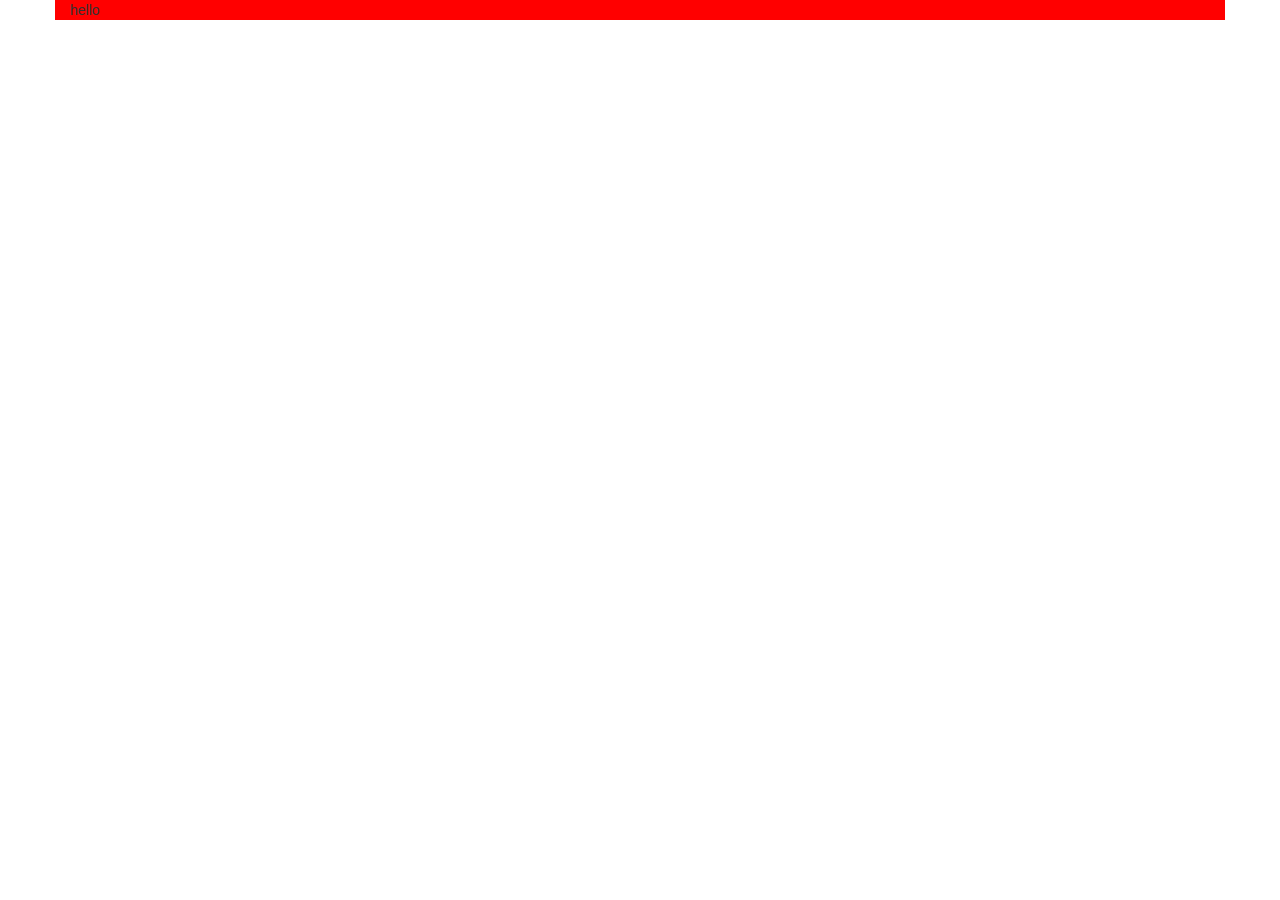
==== commit d1bbd746: "Site updated: 2015-01-21 20:19:59" ====
--- a/index.html
+++ b/index.html
@@ -1,191 +1,17 @@
 <!DOCTYPE html>
-<html>
+<html lang="en">
 <head>
-  <meta charset="utf-8">
-  
-  <title>Hexo</title>
-  <meta name="viewport" content="width=device-width, initial-scale=1, maximum-scale=1">
-  <meta name="description">
-<meta property="og:type" content="website">
-<meta property="og:title" content="Hexo">
-<meta property="og:url" content="http://yoursite.com/">
-<meta property="og:site_name" content="Hexo">
-<meta property="og:description">
-<meta name="twitter:card" content="summary">
-<meta name="twitter:title" content="Hexo">
-<meta name="twitter:description">
-
-  
-    <link rel="alternative" href="/atom.xml" title="Hexo" type="application/atom+xml">
-  
-  
-    <link rel="icon" href="/favicon.png">
-  
-  <link href="//fonts.googleapis.com/css?family=Source+Code+Pro" rel="stylesheet" type="text/css">
-  <link rel="stylesheet" href="/css/style.css" type="text/css">
-
-  
-
+	<meta charset="UTF-8">
+	<title>Bootstrap</title>
+<link rel="stylesheet" href="css/bootstrap.css">
+<meta name="viewport" content="width=device-width,inital-scale=1.0">
+<style type="text/css">
+	div{background: red;}
+</style>
 </head>
 <body>
-  <div id="container">
-    <div id="wrap">
-      <header id="header">
-  <div id="banner"></div>
-  <div id="header-outer" class="outer">
-    <div id="header-title" class="inner">
-      <h1 id="logo-wrap">
-        <a href="/" id="logo">Hexo</a>
-      </h1>
-      
-    </div>
-    <div id="header-inner" class="inner">
-      <nav id="main-nav">
-        <a id="main-nav-toggle" class="nav-icon"></a>
-        
-          <a class="main-nav-link" href="/">Home</a>
-        
-          <a class="main-nav-link" href="/archives">Archives</a>
-        
-      </nav>
-      <nav id="sub-nav">
-        
-          <a id="nav-rss-link" class="nav-icon" href="/atom.xml" title="RSS Feed"></a>
-        
-        <a id="nav-search-btn" class="nav-icon" title="Search"></a>
-      </nav>
-      <div id="search-form-wrap">
-        <form action="//google.com/search" method="get" accept-charset="UTF-8" class="search-form"><input type="search" name="q" results="0" class="search-form-input" placeholder="Search"><input type="submit" value="&#xF002;" class="search-form-submit"><input type="hidden" name="q" value="site:http://yoursite.com"></form>
-      </div>
-    </div>
-  </div>
-</header>
-      <div class="outer">
-        <section id="main">
-  
-    <article id="post-hello-world" class="article article-type-post" itemscope itemprop="blogPost">
-  <div class="article-meta">
-    <a href="/2014/12/24/hello-world/" class="article-date">
-  <time datetime="2014-12-24T12:30:38.000Z" itemprop="datePublished">Dec 24 2014</time>
-</a>
-    
-  </div>
-  <div class="article-inner">
-    
-    
-      <header class="article-header">
-        
-  
-    <h1 itemprop="name">
-      <a class="article-title" href="/2014/12/24/hello-world/">Hello World</a>
-    </h1>
-  
-
-      </header>
-    
-    <div class="article-entry" itemprop="articleBody">
-      
-        <p>Welcome to <a href="http://hexo.io/" target="_blank" rel="external">Hexo</a>! This is your very first post. Check <a href="http://hexo.io/docs/" target="_blank" rel="external">documentation</a> for more info. If you get any problems when using Hexo, you can find the answer in <a href="http://hexo.io/docs/troubleshooting.html" target="_blank" rel="external">trobuleshooting</a> or you can ask me on <a href="https://github.com/hexojs/hexo/issues" target="_blank" rel="external">GitHub</a>.</p>
-<h2 id="Quick_Start">Quick Start</h2>
-<h3 id="Create_a_new_post">Create a new post</h3>
-<figure class="highlight bash"><table><tr><td class="gutter"><pre><div class="line">1</div></pre></td><td class="code"><pre><div class="line">$ hexo new <span class="string">"My New Post"</span></div></pre></td></tr></table></figure>
-
-<p>More info: <a href="http://hexo.io/docs/writing.html" target="_blank" rel="external">Writing</a></p>
-<h3 id="Run_server">Run server</h3>
-<figure class="highlight bash"><table><tr><td class="gutter"><pre><div class="line">1</div></pre></td><td class="code"><pre><div class="line">$ hexo server</div></pre></td></tr></table></figure>
-
-<p>More info: <a href="http://hexo.io/docs/server.html" target="_blank" rel="external">Server</a></p>
-<h3 id="Generate_static_files">Generate static files</h3>
-<figure class="highlight bash"><table><tr><td class="gutter"><pre><div class="line">1</div></pre></td><td class="code"><pre><div class="line">$ hexo generate</div></pre></td></tr></table></figure>
-
-<p>More info: <a href="http://hexo.io/docs/generating.html" target="_blank" rel="external">Generating</a></p>
-<h3 id="Deploy_to_remote_sites">Deploy to remote sites</h3>
-<figure class="highlight bash"><table><tr><td class="gutter"><pre><div class="line">1</div></pre></td><td class="code"><pre><div class="line">$ hexo deploy</div></pre></td></tr></table></figure>
-
-<p>More info: <a href="http://hexo.io/docs/deployment.html" target="_blank" rel="external">Deployment</a></p>
-
-      
-    </div>
-    <footer class="article-footer">
-      <a data-url="http://yoursite.com/2014/12/24/hello-world/" data-id="7p49d9iw86f79okg" class="article-share-link">Share</a>
-      
-      
-    </footer>
-  </div>
-  
-</article>
-
-
-  
-  
-</section>
-        
-          <aside id="sidebar">
-  
-    
-  
-    
-  
-    
-  
-    
-  <div class="widget-wrap">
-    <h3 class="widget-title">Archives</h3>
-    <div class="widget">
-      <ul class="archive-list"><li class="archive-list-item"><a class="archive-list-link" href="/archives/2014/12/">December 2014</a><span class="archive-list-count">1</span></li></ul>
-    </div>
-  </div>
-
-  
-    
-  <div class="widget-wrap">
-    <h3 class="widget-title">Recents</h3>
-    <div class="widget">
-      <ul>
-        
-          <li>
-            <a href="/2014/12/24/hello-world/">Hello World</a>
-          </li>
-        
-      </ul>
-    </div>
-  </div>
-
-  
-</aside>
-        
-      </div>
-      <footer id="footer">
-  
-  <div class="outer">
-    <div id="footer-info" class="inner">
-      &copy; 2015 John Doe<br>
-      Powered by <a href="http://hexo.io/" target="_blank">Hexo</a>
-    </div>
-  </div>
-</footer>
-    </div>
-    <nav id="mobile-nav">
-  
-    <a href="/" class="mobile-nav-link">Home</a>
-  
-    <a href="/archives" class="mobile-nav-link">Archives</a>
-  
-</nav>
-    
-
-<script src="//ajax.googleapis.com/ajax/libs/jquery/2.0.3/jquery.min.js"></script>
-
-
-  <link rel="stylesheet" href="/fancybox/jquery.fancybox.css" type="text/css">
-
-  <script src="/fancybox/jquery.fancybox.pack.js" type="text/javascript"></script>
-
-
-
-<script src="/js/script.js" type="text/javascript"></script>
-
-
-  </div>
+	<div class="container">
+		hello
+	</div>
 </body>
 </html>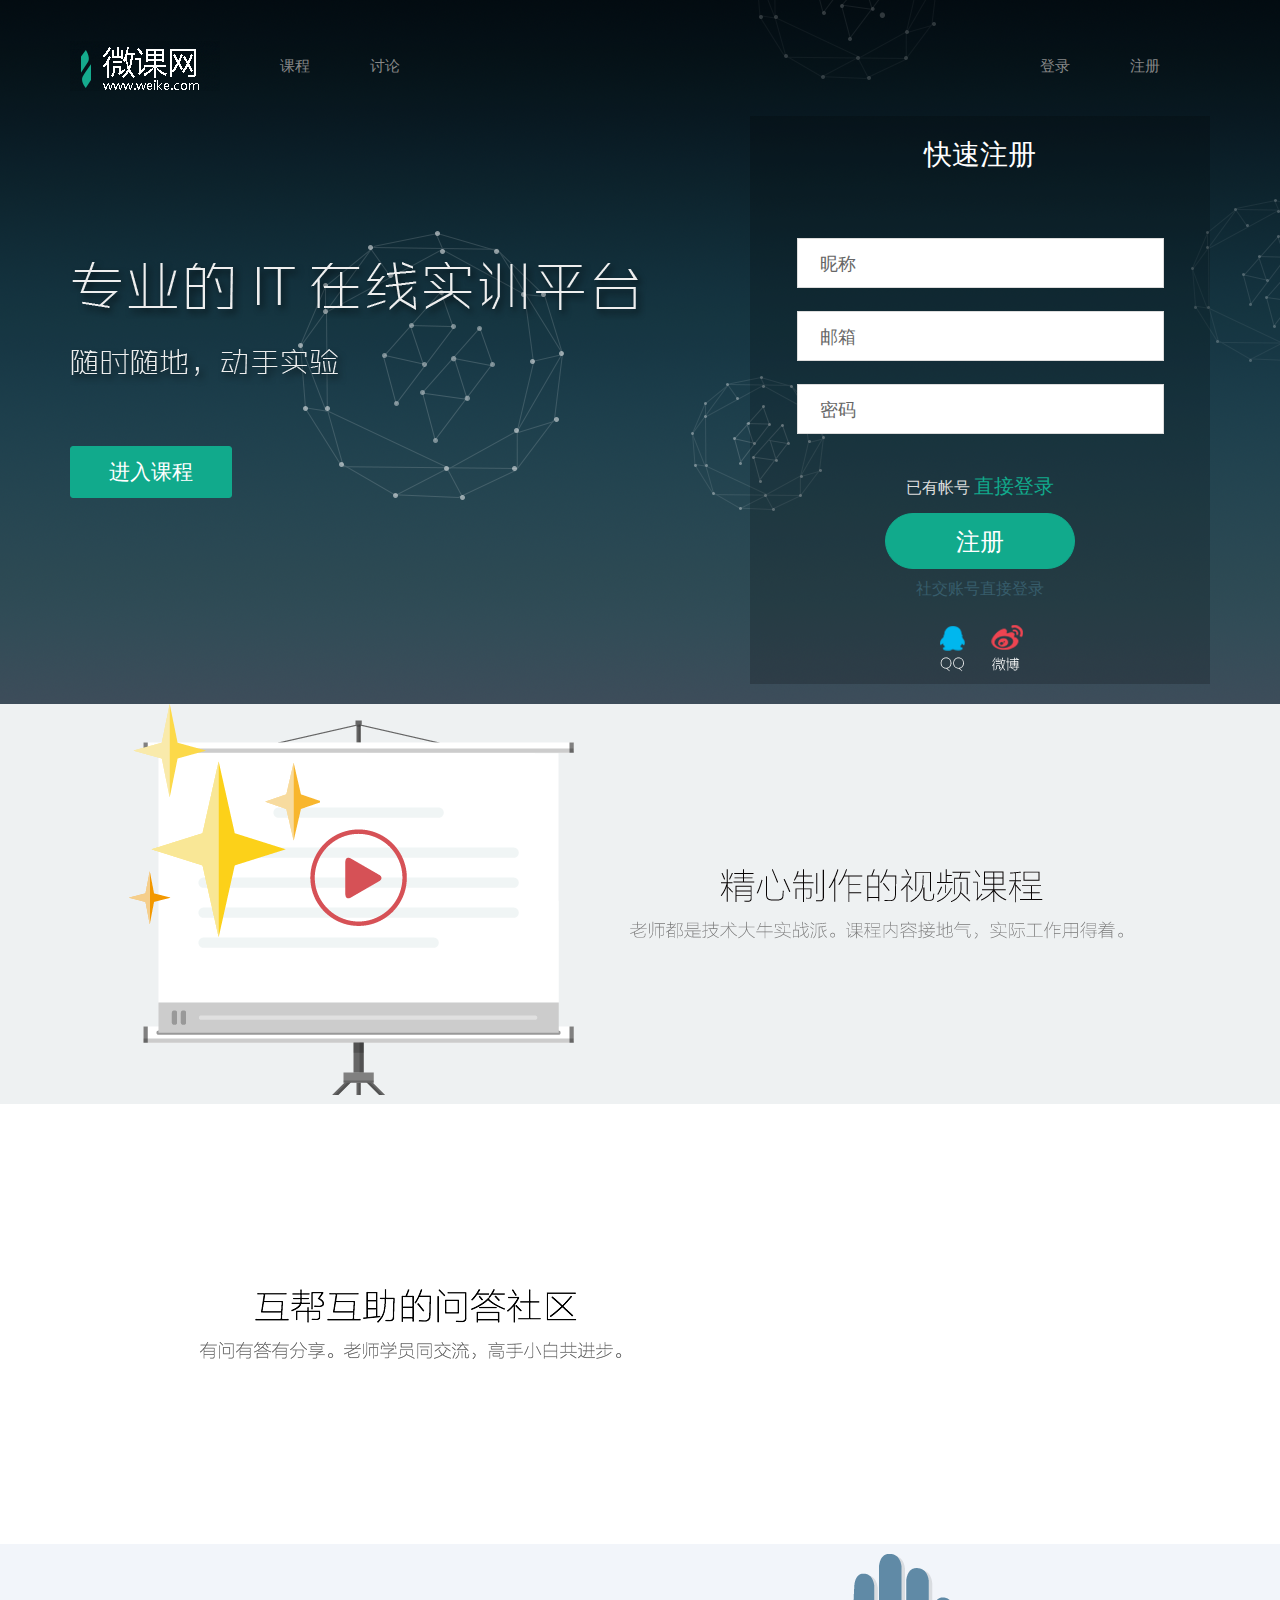
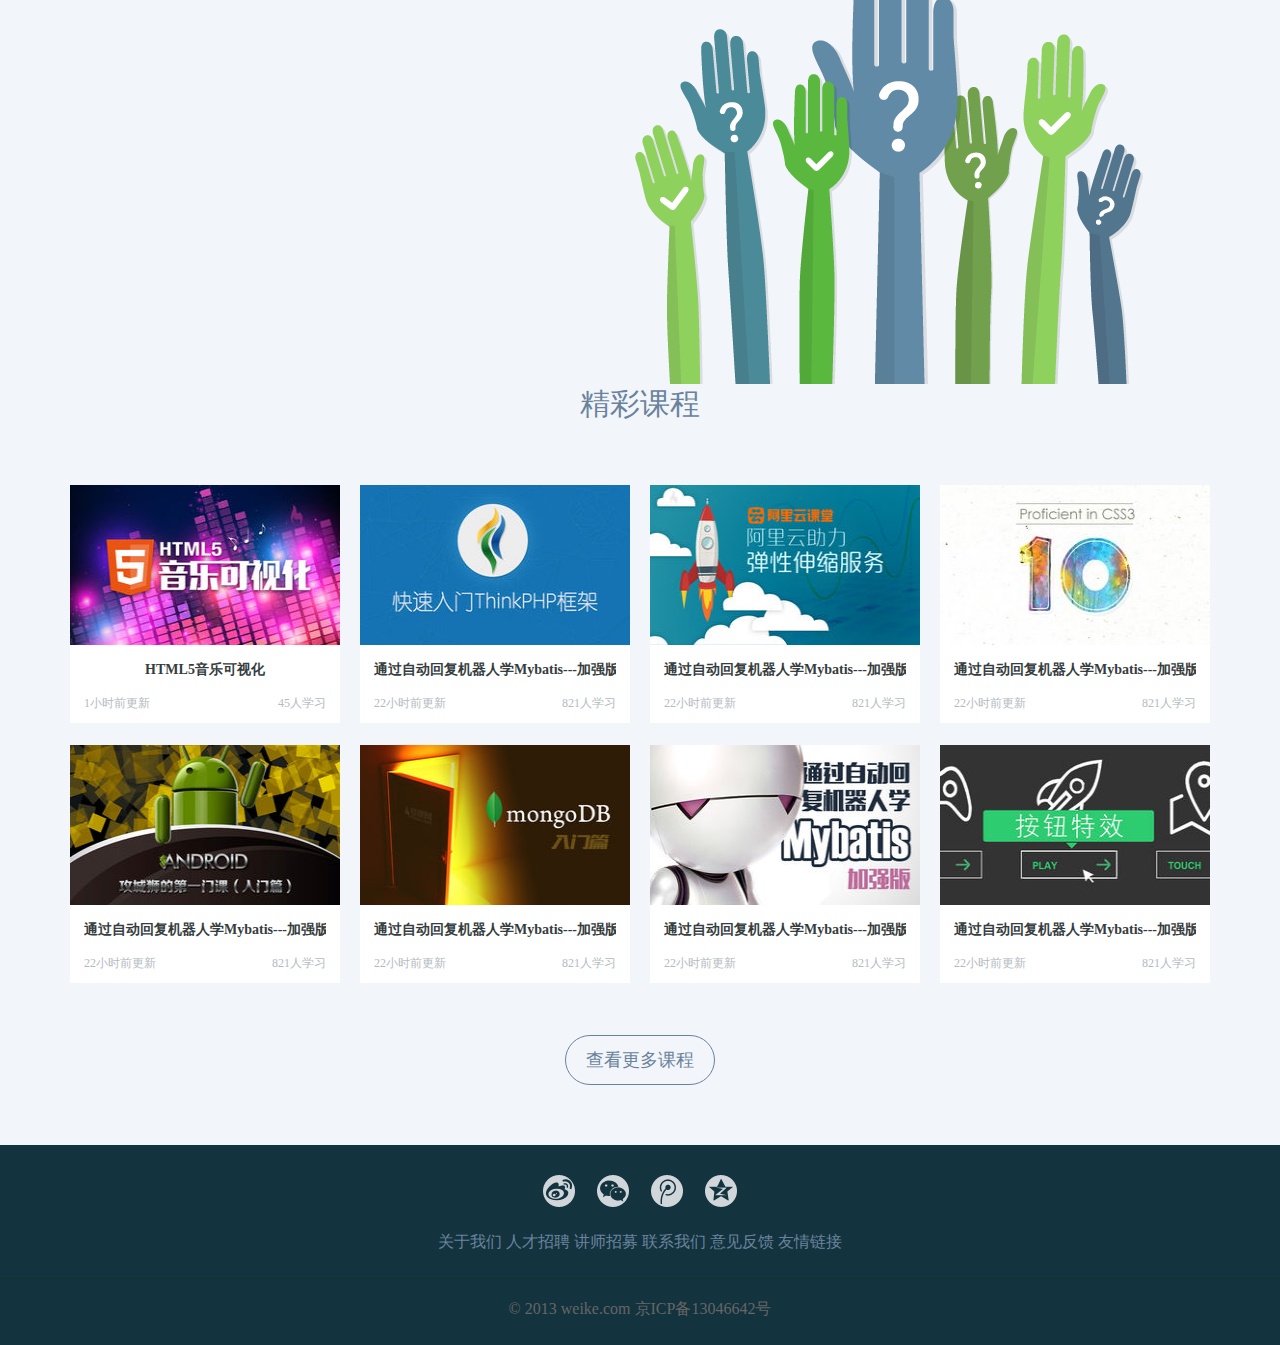
==== commit 9bd4d9c8: "Site updated: 2015-01-21 20:21:40" ====
--- a/index.html
+++ b/index.html
@@ -1,17 +1,238 @@
 <!DOCTYPE html>
 <html lang="en">
 <head>
-	<meta charset="UTF-8">
-	<title>Bootstrap</title>
-<link rel="stylesheet" href="css/bootstrap.css">
-<meta name="viewport" content="width=device-width,inital-scale=1.0">
-<style type="text/css">
-	div{background: red;}
-</style>
+<meta charset="UTF-8">
+<title>微课网-国内最大的微课教学平台</title>
+<link rel="stylesheet" type="text/css" href="css/style.css">
 </head>
 <body>
-	<div class="container">
-		hello
+	<div id="home-nav">
+		<div class="navbar clear">
+			<div class="logo"></div>
+			<ul class="nav-list">
+				<li><a href="#">课程</a></li>
+				<li><a href="#">讨论</a></li>
+			</ul>
+			<ul class="nav-login">
+				<li><a href="#">登录</a></li>
+				<li><a href="#">注册</a></li>
+			</ul>
+		</div>
+	</div>
+	<div id="home-con" class="clear">
+		<div class="con-left">
+				<div class="con-text">
+					<img src="img/container-title.png">
+				</div>
+				<div class="con-course">
+					<a href="#">进入课程</a>
+				</div>
+		</div>
+		<div class="con-right clear">
+				<form>
+					<h1>快速注册</h1>
+					<div class="form-text">
+						<span>昵称</span>
+						<input name="name" type="text" />
+					</div>
+					<div class="form-text">
+						<span>邮箱</span>
+						<input name="email" type="email" />
+					</div>
+					<div class="form-text">
+						<span>密码</span>
+						<input name="name" type="password" />
+					</div>
+					<div class="form-login">
+						已有帐号 <a href="#"> 直接登录</a>
+					</div>
+					<div class="form-reg">
+						<button type="submit">注册</button>
+						<div class="f-login">社交账号直接登录</div>
+					</div>
+					<div class="qq-login">
+						<a href="#"><img src="img/qqlogin.png"></a>
+						<a href="#"><img src="img/weibologin.png"></a>
+					</div>
+				</form>
+		</div>
+	</div>
+	<div class="intro1 clear">
+		<div class="intro1-l">
+			<div class="intro1-l-in"></div>
+		</div>
+		<div class="intro1-r"></div>
+	</div>
+	<div class="intro2 clear">
+		<div class="intro2-l">
+			
+		</div>
+		<div class="intro2-r">
+			<div class="intro2-r-in"></div>
+		</div>
+	</div>
+	<div class="home-course">
+		<h1>精彩课程</h1>
+		<div class="co-wrap">
+			<ul class="course-list clear">
+				<li>
+					<a href="#">
+						<div class="co-img">
+							<img src="img/course1.jpg">
+						</div>
+						<div class="co-intro clear">
+							<p>利用 webAudio和canvas可视化你的音乐</p>
+							<span class="l"> 更新至2-5</span>
+							<span class="r"> 课程时长： 2小时 0分</span>
+						</div>
+						<div class="co-tips clear">
+							<h2>HTML5音乐可视化</h2>
+							<span class="l">1小时前更新</span>
+							<span class="r">45人学习</span>
+						</div>
+					</a>
+				</li>
+				<li>
+					<a href="#">
+						<div class="co-img">
+							<img src="img/course2.jpg">
+						</div>
+						<div class="co-intro clear">
+							<p>进一步探索 Mybatis 的奥秘</p>
+							<span class="l">更新至2-5</span>
+							<span class="r">课程时长： 4小时 0分</span>
+						</div>
+						<div class="co-tips clear">
+							<h2>通过自动回复机器人学Mybatis---加强版</h2>
+							<span class="l">22小时前更新</span>
+							<span class="r">821人学习</span>
+						</div>
+					</a>
+				</li>
+				<li>
+					<a href="#">
+						<div class="co-img">
+							<img src="img/course3.jpg">
+						</div>
+						<div class="co-intro clear">
+							<p>进一步探索 Mybatis 的奥秘</p>
+							<span class="l">更新至2-5</span>
+							<span class="r">课程时长： 4小时 0分</span>
+						</div>
+						<div class="co-tips clear">
+							<h2>通过自动回复机器人学Mybatis---加强版</h2>
+							<span class="l">22小时前更新</span>
+							<span class="r">821人学习</span>
+						</div>
+					</a>
+				</li>
+				<li>
+					<a href="#">
+						<div class="co-img">
+							<img src="img/course4.jpg">
+						</div>
+						<div class="co-intro clear">
+							<p>进一步探索 Mybatis 的奥秘</p>
+							<span class="l">更新至2-5</span>
+							<span class="r">课程时长： 4小时 0分</span>
+						</div>
+						<div class="co-tips clear">
+							<h2>通过自动回复机器人学Mybatis---加强版</h2>
+							<span class="l">22小时前更新</span>
+							<span class="r">821人学习</span>
+						</div>
+					</a>
+				</li>
+				<li>
+					<a href="#">
+						<div class="co-img">
+							<img src="img/course5.jpg">
+						</div>
+						<div class="co-intro clear">
+							<p>进一步探索 Mybatis 的奥秘</p>
+							<span class="l">更新至2-5</span>
+							<span class="r">课程时长： 4小时 0分</span>
+						</div>
+						<div class="co-tips clear">
+							<h2>通过自动回复机器人学Mybatis---加强版</h2>
+							<span class="l">22小时前更新</span>
+							<span class="r">821人学习</span>
+						</div>
+					</a>
+				</li>
+				<li>
+					<a href="#">
+						<div class="co-img">
+							<img src="img/course6.jpg">
+						</div>
+						<div class="co-intro clear">
+							<p>进一步探索 Mybatis 的奥秘</p>
+							<span class="l">更新至2-5</span>
+							<span class="r">课程时长： 4小时 0分</span>
+						</div>
+						<div class="co-tips clear">
+							<h2>通过自动回复机器人学Mybatis---加强版</h2>
+							<span class="l">22小时前更新</span>
+							<span class="r">821人学习</span>
+						</div>
+					</a>
+				</li>
+				<li>
+					<a href="#">
+						<div class="co-img">
+							<img src="img/course7.jpg">
+						</div>
+						<div class="co-intro clear">
+							<p>进一步探索 Mybatis 的奥秘</p>
+							<span class="l">更新至2-5</span>
+							<span class="r">课程时长： 4小时 0分</span>
+						</div>
+						<div class="co-tips clear">
+							<h2>通过自动回复机器人学Mybatis---加强版</h2>
+							<span class="l">22小时前更新</span>
+							<span class="r">821人学习</span>
+						</div>
+					</a>
+				</li>
+				<li>
+					<a href="#">
+						<div class="co-img">
+							<img src="img/course8.jpg">
+						</div>
+						<div class="co-intro clear">
+							<p>进一步探索 Mybatis 的奥秘</p>
+							<span class="l">更新至2-5</span>
+							<span class="r">课程时长： 4小时 0分</span>
+						</div>
+						<div class="co-tips clear">
+							<h2>通过自动回复机器人学Mybatis---加强版</h2>
+							<span class="l">22小时前更新</span>
+							<span class="r">821人学习</span>
+						</div>
+					</a>
+				</li>
+			</ul>
+		</div>
+		<div class="more-co">
+			<a href="#">查看更多课程</a>
+		</div>
+	</div>
+	<div id="footer">
+		<div class="fo-sns">
+			<a class="weibo" href="#"></a>
+			<a class="weixin"href="#"></a>
+			<a class="qqwb"href="#"></a>
+			<a class="qzone"href="#"></a>
+		</div>
+		<div class="footer-link">
+		    <a href="#" title="关于我们">关于我们</a>
+		    <a href="#" title="人才招聘">人才招聘</a>
+		    <a href="#" title="讲师招募">讲师招募</a>
+		    <a href="#" title="联系我们">联系我们</a>
+		    <a href="#" title="意见反馈">意见反馈</a>
+		    <a href="#" title="友情链接">友情链接</a>
+		</div>
+		<div class="fo-copyright">© 2013 weike.com  京ICP备13046642号</div>
 	</div>
 </body>
 </html>--- a/css/style.css
+++ b/css/style.css
@@ -0,0 +1,89 @@
+/* reset css */
+html, body, span, div, p, a, table, tbody, td, h1, h2, h3, h4, h5, h6,
+img, form,strong,b, i, dl, dt, dd, ol, ul, li, dl, dd, dt, iframe, label,
+blockquote, input, button {padding:0; margin:0;list-style: none;}
+body{font-family:"Microsoft YaHei","黑体";color:#666;}
+img {vertical-align:middle; border:none;}
+a {text-decoration:none;outline:none;}
+input,button,select,textarea{outline:none}
+textarea{resize:none}
+
+/* 清浮动 */
+.clear{zoom:1;}
+.clear:after{content:"";display:block;clear:both;}
+
+/*首页*/
+body{background: url(../img/homepage-bg.png) no-repeat;height:2000px;}
+#home-nav{width:100%;height:60px;padding-top:36px;}
+.navbar{width:1140px;height:60px;margin: 0 auto;}
+.navbar li{display: block;height:60px;padding-left:60px;float:left;}
+.navbar li a{font-size: 15px;color:#888;line-height: 60px;}
+.navbar li a:hover{color:#fff;}
+.logo{width:150px;height:60px;background: url(../img/logo.gif) left center no-repeat;overflow: hidden;float:left;}
+.nav-list{float:left;}
+.nav-login{float:right;margin-right:50px;}
+
+#home-con{width:1140px;margin:20px auto;}
+.con-left{float:left;}
+.con-text{padding-top:120px;}
+.con-course{width:640px;padding-top:30px;}
+.con-course a{display: block;width:160px;height:50px;border:1px solid #11AA8C;font-size: 21px;line-height: 50px;text-align: center;border-radius: 3px;color:#fff;background:#11AA8C; }
+.con-course a:hover{background: #28B197;}
+.con-right{float:right;width:460px;height:auto;background:rgba(0,0,0,.2);}
+.con-right h1{width:460px;text-align: center;font-size: 28px;color:#fff;padding-top:20px;margin-bottom:40px;font-weight: normal;position: relative;}
+.form-text{width:460px;height:73px;position: relative;font-size: 18px;text-align: center;}
+.form-text span{position: absolute;left:70px;top:38px;font-size:18px; }
+.form-text input{width:290px;margin-top:24px;padding-left: 75px;background: #fff;height:48px;border:1px solid #dcdcdc;color:#000;font-size: 18px;}
+.form-login{width:460px;text-align: center;font-size: 16px;color:#ddd;margin-top:40px;height:20px;position: relative;}
+.form-login a{font-size: 20px;color:#11AA8C;}
+.form-login a:hover{text-decoration: underline;}
+.form-reg{width:460px;text-align: center;position: relative;}
+.form-reg button{width:190px;height:56px;background: #11AA8c;margin-top: 20px;font-size: 24px;line-height: 56px;color:#fff;font-family: "Microsoft YaHei";border:1px solid #11AA8c;border-radius: 30px;}
+.form-reg button:hover{background:#28B197; }
+.form-reg .f-login{width:460px;height:25px;font-size: 16px;color:#375D6B;margin-top:10px;}
+.qq-login{width:460px;text-align: center;margin-top: 20px;margin-bottom: 10px;}
+.qq-login img{width:50px;height:50px;}
+
+.intro1{width:100%;height:400px;background: #eef1f2;}
+.intro1-l{float:left;width: 550px;height:400px;margin-left: 80px;background: url(../img/01-video.png)-30px -40px no-repeat;overflow: hidden;}
+.intro1-l-in{width:240px;height:240px;background: url(../img/01-star.png)left top no-repeat;}
+.intro1-r{float:left;width:500px;height:400px;background: url(../img/01-text.png) left center no-repeat;}
+.intro2{width:100%;height:440px;background: #fff;}
+.intro2-l{width:430px;height:440px;background: url(../img/04-text.png) left center no-repeat;margin-left: 200px;float:left;}
+.intro2-r{width:580px;height:440px;background: url(../img/04-hand.png) left bottom no-repeat;float:right;margin-right: 100px;}
+.intro2-r-in{width:580px;height:440px;background: url(../img/04-icon.png) left bottom no-repeat;}
+
+.home-course{background: #F2F5FA;width:100%;}
+.home-course h1{font-size: 30px;color:#6A839D;font-weight:100;font-family: "Microsoft YaHei";width:120px;margin:0 auto;padding-top:35px;padding-bottom: 50px; }
+.co-wrap{width:1160px;margin:0 auto;}
+.course-list li{width:270px;margin: 10px;position: relative;height:240px;float:left;}
+.course-list .co-img{overflow: hidden;}
+.course-list img{width:270px;height:160px;display:block;transition:1s;}
+.course-list img:hover{transform:scale(1.2);}
+.co-intro,.co-tips{display:none;color:#656e73;width:242px;height:78px;position: absolute;top:160px;left:0;padding:0 14px;background: #fff;font-size: 12px;}
+.co-intro p{padding-top:10px;height:40px;line-height: 20px;overflow: hidden;}
+.co-intro span,.co-tips span{color:#b4bbbf;}
+.l{float:left;}
+.r{float:right;}
+.co-tips{display: block;}
+.co-tips h2{color:#363d40;height:50px;line-height: 50px;overflow: hidden;white-space: nowrap;font-size: 14px;text-align: center;}
+.more-co{padding:40px 0 60px;text-align: center;}
+.more-co a{display: inline-block;width:148px;height:48px;border:1px solid #6A839D;border-radius:50px;font-size: 18px;line-height: 48px;text-align: center;color:#6A839D;}
+.more-co a:hover{background:#d0d6d9;}
+
+#footer{width:100%;height:200px;background: #13333e;text-align: center;}
+.fo-sns{padding-top: 30px;}
+.fo-sns a{display: inline-block;width:32px;height:32px;margin: 0 9px;vertical-align: middle;background: url(../img/idx-btm.png) no-repeat;}
+.fo-sns .weibo{background-position: 0 -221px;}
+.fo-sns .weibo:hover{background-position: 0 -262px;}
+.fo-sns .weixin{background-position: -52px -221px;}
+.fo-sns .weixin:hover{background-position: -52px -262px;}
+.fo-sns .qqwb{background-position: -104px -221px;}
+.fo-sns .qqwb:hover{background-position: -104px -262px;}
+.fo-sns .qzone{background-position: -156px -221px;}
+.fo-sns .qzone:hover{background-position: -156px -262px;}
+
+.footer-link{padding:25px 0;border-bottom: 1px solid  #133328;}
+.footer-link a{color:#6A839D;}
+.footer-link a:hover{color: #F2F5FA;}
+.fo-copyright{padding:20px 0 25px;}
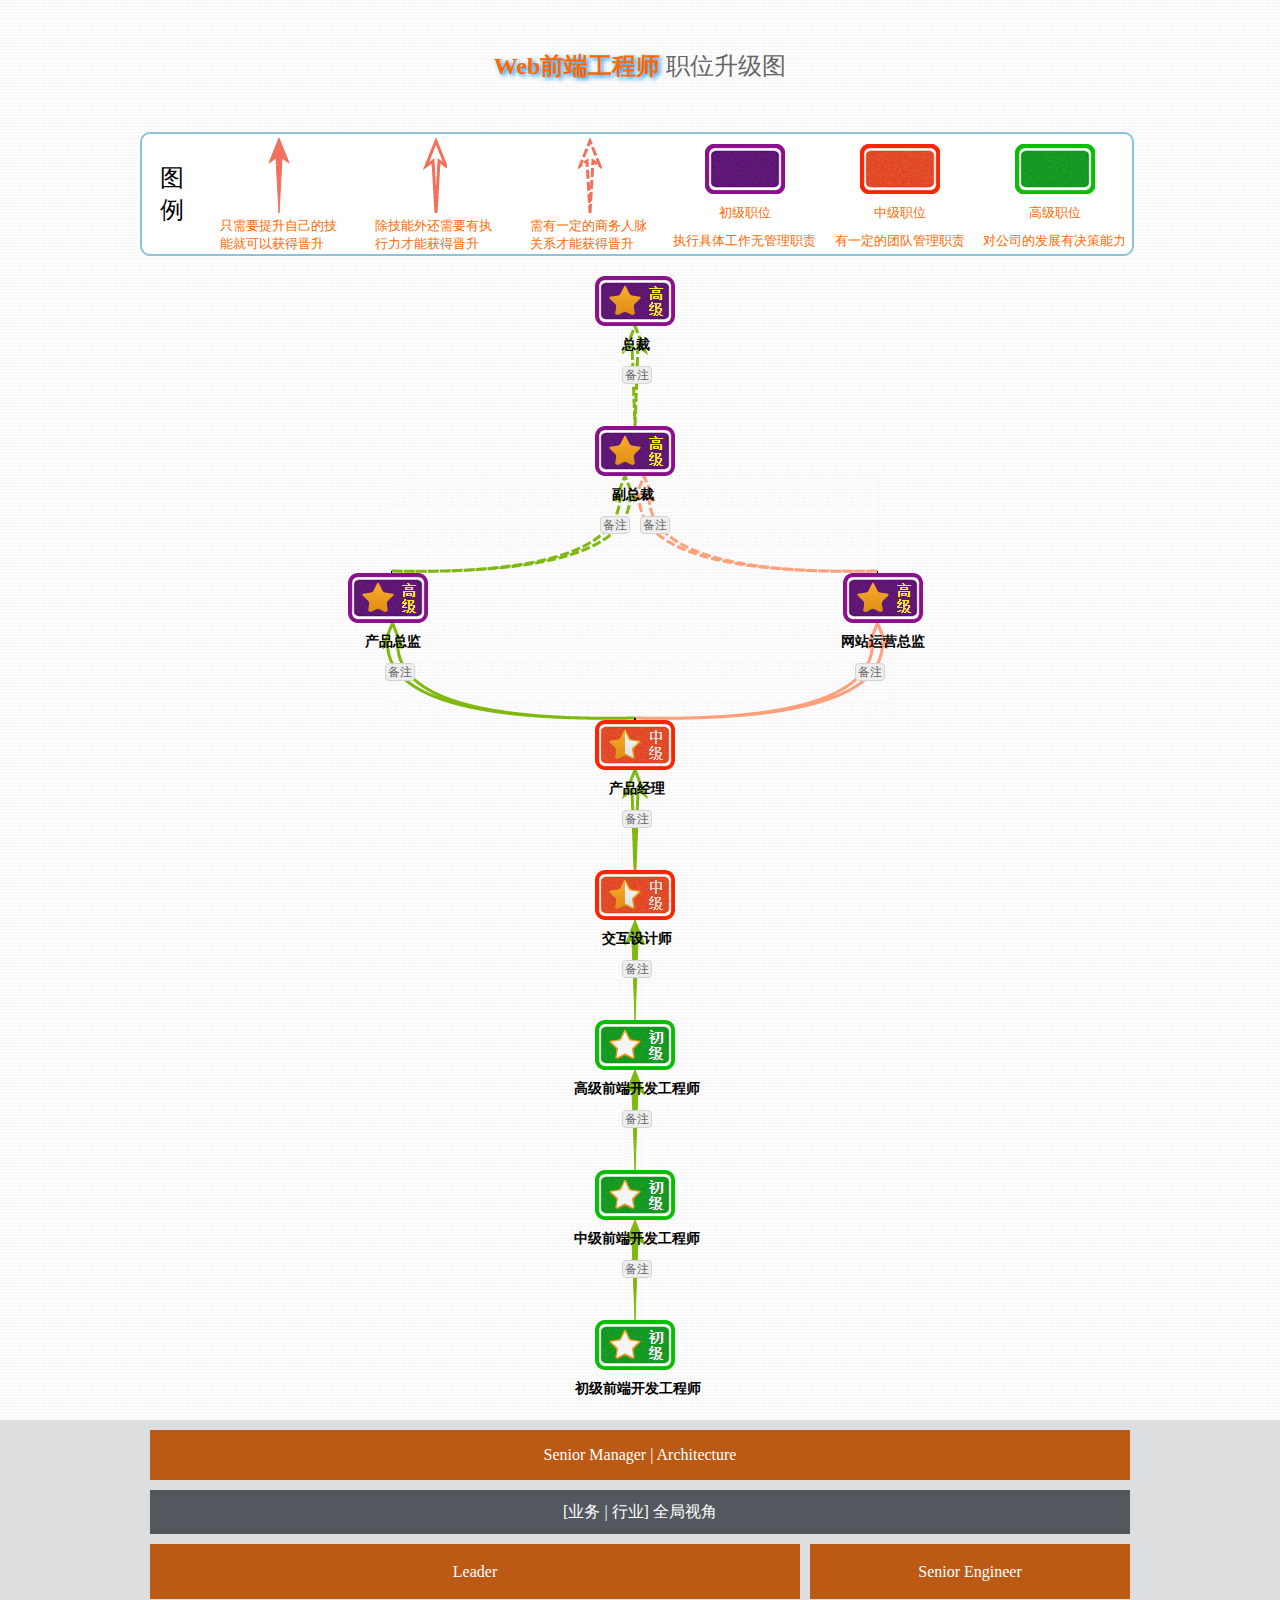
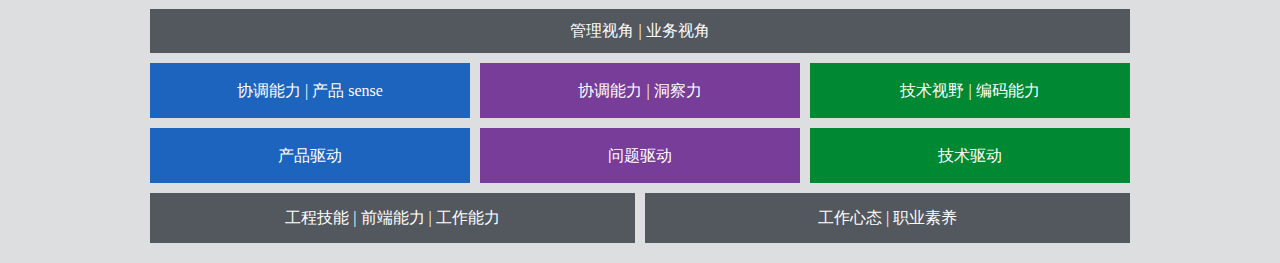
==== commit 1e4ee7a9: "Site updated: 2015-03-20 11:10:53" ====
--- a/index.html
+++ b/index.html
@@ -1,238 +1,172 @@
 <!DOCTYPE html>
 <html lang="en">
 <head>
-<meta charset="UTF-8">
-<title>微课网-国内最大的微课教学平台</title>
+	<meta charset="UTF-8">
+	<title>Document</title>
 <link rel="stylesheet" type="text/css" href="css/style.css">
+<script src="js/data.js"></script>
+<script src="js/jquery-1.11.2.min.js"></script>
+<script src="js/index.js"></script>
+
 </head>
 <body>
-	<div id="home-nav">
-		<div class="navbar clear">
-			<div class="logo"></div>
-			<ul class="nav-list">
-				<li><a href="#">课程</a></li>
-				<li><a href="#">讨论</a></li>
-			</ul>
-			<ul class="nav-login">
-				<li><a href="#">登录</a></li>
-				<li><a href="#">注册</a></li>
-			</ul>
+	<h1 class="title"><a id="fd-desc" href="#">Web前端工程师</a> 职位升级图</h1>
+	<div class="mask"></div>
+	<div class="fd-desc">
+		<span class="close-btn"></span>
+		<strong class="desc-title">简介</strong>
+		<p>前端学习的技能较多，而且互联网技术发展日新月异，需要不断的学习，否则就会被淘汰。</p>
+		<p>技术专精建议选择一个自己最擅长最感兴趣的领域深入钻研，多则不精。</p>
+		<p>技术转型管理则需要横向拓展自己的能力，要有更广阔的视野和大局观。</p>
+		<strong class="desc-title">注意</strong>
+		<p>前期专注于提升技术，埋头苦学，多实践，可以在自己的电脑上，配置一个网站去设计和实现。</p>
+		<strong class="desc-title">总结</strong>
+		<p>初期要多学多练，积累经验，要耐得住寂寞，有足够的耐心，就会厚积薄发，获得认可和升职。</p>
+		<p>上升到中级职位，要学习团队运营管理知识，转变视角，多从公司和用户的角度考虑问题。</p>
+		<p>晋升高级职位，则需要加强品牌战略管理和财务报表分析方面的能力。</p>
+	</div>
+	<div id="main">
+		<div class="legend">
+			<div class="text">
+				<p>图</p>
+				<p>例</p>
+			</div>
+			<div class="arrow-pic">
+				<div class="mark">
+					<div class="solid-path"></div>
+					<p>只需要提升自己的技能就可以获得晋升</p>
+				</div>
+				<div class="mark">
+					<div class="hollow-path"></div>
+					<p>除技能外还需要有执行力才能获得晋升</p>
+				</div>
+				<div class="mark">
+					<div class="dot-path"></div>
+					<p>需有一定的商务人脉关系才能获得晋升</p>
+				</div>
+			</div>
+			<div class="reac-pic">
+				<div class="mark">
+					<div class="high-path"></div>
+					<p>初级职位</p>
+					<p>执行具体工作无管理职责</p>
+				</div>
+				<div class="mark">
+					<div class="middle-path"></div>
+					<p>中级职位</p>
+					<p>有一定的团队管理职责</p>
+				</div>
+				<div class="mark">
+					<div class="low-path"></div>
+					<p>高级职位</p>
+					<p>对公司的发展有决策能力</p>
+				</div>
+			</div>
 		</div>
-	</div>
-	<div id="home-con" class="clear">
-		<div class="con-left">
-				<div class="con-text">
-					<img src="img/container-title.png">
+		<div class="canvas">
+			<div class="grid">
+				<div class="senior-pic"></div>
+			</div>
+			<div class="grid">
+				<div class="dot-path">
+					<span>总裁</span>
+					<em>备注<div class="remark">从副手到正职，这些时候，需要的人脉居多。当然该有的职业技能不可或缺。不必多说，当你真正做到了副总裁的职位时，自然会非常清楚，如何去争取总裁的职位。</div></em>
 				</div>
-				<div class="con-course">
-					<a href="#">进入课程</a>
+			</div>
+			<div class="grid">
+				<div class="senior-pic"></div>
+			</div>
+			<div class="grid clear">
+				<div class="left-vice">
+					<em>备注<div class="remark">想晋升这个职位，需要对整体团队，资金都有非常好的操纵经验。对于公司发展战略有明确的认知和目标制定。并对公司所在行业有非常到位的认识和分析能力。另外，还需平时积累一定的人脉，以及一些耐力和运气。</div></em>
 				</div>
-		</div>
-		<div class="con-right clear">
-				<form>
-					<h1>快速注册</h1>
-					<div class="form-text">
-						<span>昵称</span>
-						<input name="name" type="text" />
-					</div>
-					<div class="form-text">
-						<span>邮箱</span>
-						<input name="email" type="email" />
-					</div>
-					<div class="form-text">
-						<span>密码</span>
-						<input name="name" type="password" />
-					</div>
-					<div class="form-login">
-						已有帐号 <a href="#"> 直接登录</a>
-					</div>
-					<div class="form-reg">
-						<button type="submit">注册</button>
-						<div class="f-login">社交账号直接登录</div>
-					</div>
-					<div class="qq-login">
-						<a href="#"><img src="img/qqlogin.png"></a>
-						<a href="#"><img src="img/weibologin.png"></a>
-					</div>
-				</form>
-		</div>
-	</div>
-	<div class="intro1 clear">
-		<div class="intro1-l">
-			<div class="intro1-l-in"></div>
-		</div>
-		<div class="intro1-r"></div>
-	</div>
-	<div class="intro2 clear">
-		<div class="intro2-l">
-			
-		</div>
-		<div class="intro2-r">
-			<div class="intro2-r-in"></div>
-		</div>
-	</div>
-	<div class="home-course">
-		<h1>精彩课程</h1>
-		<div class="co-wrap">
-			<ul class="course-list clear">
-				<li>
-					<a href="#">
-						<div class="co-img">
-							<img src="img/course1.jpg">
-						</div>
-						<div class="co-intro clear">
-							<p>利用 webAudio和canvas可视化你的音乐</p>
-							<span class="l"> 更新至2-5</span>
-							<span class="r"> 课程时长： 2小时 0分</span>
-						</div>
-						<div class="co-tips clear">
-							<h2>HTML5音乐可视化</h2>
-							<span class="l">1小时前更新</span>
-							<span class="r">45人学习</span>
-						</div>
-					</a>
-				</li>
-				<li>
-					<a href="#">
-						<div class="co-img">
-							<img src="img/course2.jpg">
-						</div>
-						<div class="co-intro clear">
-							<p>进一步探索 Mybatis 的奥秘</p>
-							<span class="l">更新至2-5</span>
-							<span class="r">课程时长： 4小时 0分</span>
-						</div>
-						<div class="co-tips clear">
-							<h2>通过自动回复机器人学Mybatis---加强版</h2>
-							<span class="l">22小时前更新</span>
-							<span class="r">821人学习</span>
-						</div>
-					</a>
-				</li>
-				<li>
-					<a href="#">
-						<div class="co-img">
-							<img src="img/course3.jpg">
-						</div>
-						<div class="co-intro clear">
-							<p>进一步探索 Mybatis 的奥秘</p>
-							<span class="l">更新至2-5</span>
-							<span class="r">课程时长： 4小时 0分</span>
-						</div>
-						<div class="co-tips clear">
-							<h2>通过自动回复机器人学Mybatis---加强版</h2>
-							<span class="l">22小时前更新</span>
-							<span class="r">821人学习</span>
-						</div>
-					</a>
-				</li>
-				<li>
-					<a href="#">
-						<div class="co-img">
-							<img src="img/course4.jpg">
-						</div>
-						<div class="co-intro clear">
-							<p>进一步探索 Mybatis 的奥秘</p>
-							<span class="l">更新至2-5</span>
-							<span class="r">课程时长： 4小时 0分</span>
-						</div>
-						<div class="co-tips clear">
-							<h2>通过自动回复机器人学Mybatis---加强版</h2>
-							<span class="l">22小时前更新</span>
-							<span class="r">821人学习</span>
-						</div>
-					</a>
-				</li>
-				<li>
-					<a href="#">
-						<div class="co-img">
-							<img src="img/course5.jpg">
-						</div>
-						<div class="co-intro clear">
-							<p>进一步探索 Mybatis 的奥秘</p>
-							<span class="l">更新至2-5</span>
-							<span class="r">课程时长： 4小时 0分</span>
-						</div>
-						<div class="co-tips clear">
-							<h2>通过自动回复机器人学Mybatis---加强版</h2>
-							<span class="l">22小时前更新</span>
-							<span class="r">821人学习</span>
-						</div>
-					</a>
-				</li>
-				<li>
-					<a href="#">
-						<div class="co-img">
-							<img src="img/course6.jpg">
-						</div>
-						<div class="co-intro clear">
-							<p>进一步探索 Mybatis 的奥秘</p>
-							<span class="l">更新至2-5</span>
-							<span class="r">课程时长： 4小时 0分</span>
-						</div>
-						<div class="co-tips clear">
-							<h2>通过自动回复机器人学Mybatis---加强版</h2>
-							<span class="l">22小时前更新</span>
-							<span class="r">821人学习</span>
-						</div>
-					</a>
-				</li>
-				<li>
-					<a href="#">
-						<div class="co-img">
-							<img src="img/course7.jpg">
-						</div>
-						<div class="co-intro clear">
-							<p>进一步探索 Mybatis 的奥秘</p>
-							<span class="l">更新至2-5</span>
-							<span class="r">课程时长： 4小时 0分</span>
-						</div>
-						<div class="co-tips clear">
-							<h2>通过自动回复机器人学Mybatis---加强版</h2>
-							<span class="l">22小时前更新</span>
-							<span class="r">821人学习</span>
-						</div>
-					</a>
-				</li>
-				<li>
-					<a href="#">
-						<div class="co-img">
-							<img src="img/course8.jpg">
-						</div>
-						<div class="co-intro clear">
-							<p>进一步探索 Mybatis 的奥秘</p>
-							<span class="l">更新至2-5</span>
-							<span class="r">课程时长： 4小时 0分</span>
-						</div>
-						<div class="co-tips clear">
-							<h2>通过自动回复机器人学Mybatis---加强版</h2>
-							<span class="l">22小时前更新</span>
-							<span class="r">821人学习</span>
-						</div>
-					</a>
-				</li>
-			</ul>
-		</div>
-		<div class="more-co">
-			<a href="#">查看更多课程</a>
+				<div class="right-vice">
+					<em>备注<div class="remark">想晋升这个职位，需要对整体团队，资金都有非常好的操纵经验。对于公司发展战略有明确的认知和目标制定。并对公司所在行业有非常到位的认识和分析能力。另外，还需平时积累一定的人脉，以及一些耐力和运气。</div></em>
+				</div>
+				<span class="vice">副总裁</span>
+			</div>
+			<div class="grid clear">
+				<div class="col">
+					<div class="senior-pic"></div>
+				</div>
+				<div class="col">
+					<div class="senior-pic"></div>
+				</div>
+			</div>
+			<div class="grid clear">
+				<div class="pd-left">
+					<em>备注<div class="remark">产品经理到产品总监，这并不容易。除了对产品和用户心理有深刻的研究外，还需要有强大的数据分析能力，以及多个产品之间的协调配合。产品总监已经属于公司的决策层，属于中高级管理职位。</div></em>
+				</div>
+				<div class="pd-right">
+					<em>备注<div class="remark">产品过程中，一些偏向市场调研和消费者行为分析等信息研究的人，可以考虑上升到运营总监的职位，这需要对财务预算也有较好的认知。能够将运营资金花到最合适的地方，多种运营方法需要考虑投入产出比，来谋求最合适的资金分配，以及运营方案。</div></em>
+				</div>
+				<span class="pd">产品总监</span>
+				<span class="run">网站运营总监</span>
+			</div>
+			<div class="grid">
+				<div class="middle-pic"></div>
+			</div>
+			<div class="grid">
+				<div class="hollow-path">
+					<span>产品经理</span>
+					<em>备注<div class="remark">交互过程中，尝试分析用户体验，多多注意一下人际沟通，以及团队协作的问题。从基层职位升级到基层管理者，还是需要一些际遇的。</div></em>
+				</div>
+			</div>
+			<div class="grid">
+				<div class="middle-pic"></div>
+			</div>
+			<div class="grid">
+				<div class="hollow-path inter">
+					<span>交互设计师</span>
+					<em>备注<div class="remark">在前端技能熟练以后，该开始注意用户体验，人机交互的方便了。分析用户使用的习惯和心理，做出最好的前端特效。抛弃华而不实的一些效果。能够针对不同的问题，找到最合适的解决方案。</div></em>
+				</div>
+			</div>
+			<div class="grid">
+				<div class="primary-pic"></div>
+			</div>
+			<div class="grid">
+				<div class="hollow-path inter">
+					<span>高级前端开发工程师</span>
+					<em>备注<div class="remark">除了技能涉猎广，多种框架熟练应用外，更应该多多注意页面性能，以及常见算法的学习。并有自己的代码库，针对问题能够快速产生解决方案，并高效解决问题。</div></em>
+				</div>
+			</div>
+
+			<div class="grid">
+				<div class="primary-pic"></div>
+			</div>
+			<div class="grid">
+				<div class="hollow-path inter">
+					<span>中级前端开发工程师</span>
+					<em>备注<div class="remark">除了基础的扎实外，学会多种js框架的应用，以及常见的js开源项目应用，还有多注意浏览器的兼容。以期能够快速、广泛的适应常规项目的需要，是这个阶段升职加薪的好方法。</div></em>
+				</div>
+			</div>
+
+			<div class="grid">
+				<div class="primary-pic"></div>
+			</div>
+			<div class="grid last-grid">
+				<span class="primary-text">初级前端开发工程师</span>
+			</div>
+
+			<div class="click-view">点击查看技能 &darr;</div>
 		</div>
 	</div>
 	<div id="footer">
-		<div class="fo-sns">
-			<a class="weibo" href="#"></a>
-			<a class="weixin"href="#"></a>
-			<a class="qqwb"href="#"></a>
-			<a class="qzone"href="#"></a>
+		<div class="wrap clear">
+			<div class="block1">Senior Manager | Architecture</div>
+			<div class="block2">[业务 | 行业] 全局视角</div>
+			<div class="block3">Leader</div>
+			<div class="block4">Senior Engineer</div>
+			<div class="block2">管理视角 | 业务视角</div>
+			<div class="block5">协调能力 | 产品 sense</div>
+			<div class="block6">协调能力 | 洞察力</div>
+			<div class="block7">技术视野 | 编码能力</div>
+			<div class="block5">产品驱动</div>
+			<div class="block6">问题驱动</div>
+			<div class="block7">技术驱动</div>
+			<div class="block8">工程技能 | 前端能力 | 工作能力</div>
+			<div class="block9">工作心态 | 职业素养</div>
 		</div>
-		<div class="footer-link">
-		    <a href="#" title="关于我们">关于我们</a>
-		    <a href="#" title="人才招聘">人才招聘</a>
-		    <a href="#" title="讲师招募">讲师招募</a>
-		    <a href="#" title="联系我们">联系我们</a>
-		    <a href="#" title="意见反馈">意见反馈</a>
-		    <a href="#" title="友情链接">友情链接</a>
-		</div>
-		<div class="fo-copyright">© 2013 weike.com  京ICP备13046642号</div>
 	</div>
 </body>
 </html>--- a/css/style.css
+++ b/css/style.css
@@ -1,89 +1,102 @@
 /* reset css */
-html, body, span, div, p, a, table, tbody, td, h1, h2, h3, h4, h5, h6,
-img, form,strong,b, i, dl, dt, dd, ol, ul, li, dl, dd, dt, iframe, label,
-blockquote, input, button {padding:0; margin:0;list-style: none;}
-body{font-family:"Microsoft YaHei","黑体";color:#666;}
+html, body, span, div, p, a, h1, h2, h3, h4, h5, h6,
+img,strong,b, i,ul, li, input, button {padding:0; margin:0;list-style: none;}
+h1, h2, h3, h4, h5, h6, strong, em{font-weight: normal;font-style: normal;}
 img {vertical-align:middle; border:none;}
 a {text-decoration:none;outline:none;}
 input,button,select,textarea{outline:none}
-textarea{resize:none}
-
-/* 清浮动 */
+/* end reset */
 .clear{zoom:1;}
 .clear:after{content:"";display:block;clear:both;}
 
-/*首页*/
-body{background: url(../img/homepage-bg.png) no-repeat;height:2000px;}
-#home-nav{width:100%;height:60px;padding-top:36px;}
-.navbar{width:1140px;height:60px;margin: 0 auto;}
-.navbar li{display: block;height:60px;padding-left:60px;float:left;}
-.navbar li a{font-size: 15px;color:#888;line-height: 60px;}
-.navbar li a:hover{color:#fff;}
-.logo{width:150px;height:60px;background: url(../img/logo.gif) left center no-repeat;overflow: hidden;float:left;}
-.nav-list{float:left;}
-.nav-login{float:right;margin-right:50px;}
+body{font-family:"Microsoft YaHei","黑体";color:#666;background: url(../img/bg.jpg);text-align: center;}
+.title{font-size: 24px;margin:50px;}
+.title a{color:#ff6a00;font-weight: bold;text-shadow:2px 2px 4px #0094ff;}
+.title a:hover{color:#ff6a00;}
 
-#home-con{width:1140px;margin:20px auto;}
-.con-left{float:left;}
-.con-text{padding-top:120px;}
-.con-course{width:640px;padding-top:30px;}
-.con-course a{display: block;width:160px;height:50px;border:1px solid #11AA8C;font-size: 21px;line-height: 50px;text-align: center;border-radius: 3px;color:#fff;background:#11AA8C; }
-.con-course a:hover{background: #28B197;}
-.con-right{float:right;width:460px;height:auto;background:rgba(0,0,0,.2);}
-.con-right h1{width:460px;text-align: center;font-size: 28px;color:#fff;padding-top:20px;margin-bottom:40px;font-weight: normal;position: relative;}
-.form-text{width:460px;height:73px;position: relative;font-size: 18px;text-align: center;}
-.form-text span{position: absolute;left:70px;top:38px;font-size:18px; }
-.form-text input{width:290px;margin-top:24px;padding-left: 75px;background: #fff;height:48px;border:1px solid #dcdcdc;color:#000;font-size: 18px;}
-.form-login{width:460px;text-align: center;font-size: 16px;color:#ddd;margin-top:40px;height:20px;position: relative;}
-.form-login a{font-size: 20px;color:#11AA8C;}
-.form-login a:hover{text-decoration: underline;}
-.form-reg{width:460px;text-align: center;position: relative;}
-.form-reg button{width:190px;height:56px;background: #11AA8c;margin-top: 20px;font-size: 24px;line-height: 56px;color:#fff;font-family: "Microsoft YaHei";border:1px solid #11AA8c;border-radius: 30px;}
-.form-reg button:hover{background:#28B197; }
-.form-reg .f-login{width:460px;height:25px;font-size: 16px;color:#375D6B;margin-top:10px;}
-.qq-login{width:460px;text-align: center;margin-top: 20px;margin-bottom: 10px;}
-.qq-login img{width:50px;height:50px;}
+.mask{width:100%;display:none;position: absolute;left:0;top:0;background: #000;filter:alpha(opacity=60);opacity:0.6;z-index: 999;}
+.fd-desc{display:none;width:560px;height:400px;text-align: left;padding:40px 20px;overflow: hidden;position: fixed;z-index:1000;top:84px;left:375px;border:3px solid rgb(170,170,170);background:#ffffff;color:#000;font-size: 14px;}
+.fd-desc .close-btn{position: absolute;top:6px;right:6px;width:15px;height:15px;background: url(../img/Buttons.png) no-repeat;}
+.fd-desc .close-btn:hover{background: url(../img/Buttons.png) no-repeat 0 -25px;}
+.fd-desc p{line-height: 1.5em;margin:14px auto;}
+.fd-desc .desc-title{font-size: 18px;font-weight: bold;}
 
-.intro1{width:100%;height:400px;background: #eef1f2;}
-.intro1-l{float:left;width: 550px;height:400px;margin-left: 80px;background: url(../img/01-video.png)-30px -40px no-repeat;overflow: hidden;}
-.intro1-l-in{width:240px;height:240px;background: url(../img/01-star.png)left top no-repeat;}
-.intro1-r{float:left;width:500px;height:400px;background: url(../img/01-text.png) left center no-repeat;}
-.intro2{width:100%;height:440px;background: #fff;}
-.intro2-l{width:430px;height:440px;background: url(../img/04-text.png) left center no-repeat;margin-left: 200px;float:left;}
-.intro2-r{width:580px;height:440px;background: url(../img/04-hand.png) left bottom no-repeat;float:right;margin-right: 100px;}
-.intro2-r-in{width:580px;height:440px;background: url(../img/04-icon.png) left bottom no-repeat;}
+#main{width:1000px;margin:0 auto;text-align: center;}
+.legend{width:990px;height:120px;border:2px solid #8dc3da;border-radius:10px;background: #fff;margin-bottom:20px;}
+.legend .text{float:left;width:60px;padding-top:28px;height:92px;text-align: center;}
+.text p{font-size: 24px;color:#000;}
+.mark{width:143px;height:50px;float:left;margin:0 6px;}
 
-.home-course{background: #F2F5FA;width:100%;}
-.home-course h1{font-size: 30px;color:#6A839D;font-weight:100;font-family: "Microsoft YaHei";width:120px;margin:0 auto;padding-top:35px;padding-bottom: 50px; }
-.co-wrap{width:1160px;margin:0 auto;}
-.course-list li{width:270px;margin: 10px;position: relative;height:240px;float:left;}
-.course-list .co-img{overflow: hidden;}
-.course-list img{width:270px;height:160px;display:block;transition:1s;}
-.course-list img:hover{transform:scale(1.2);}
-.co-intro,.co-tips{display:none;color:#656e73;width:242px;height:78px;position: absolute;top:160px;left:0;padding:0 14px;background: #fff;font-size: 12px;}
-.co-intro p{padding-top:10px;height:40px;line-height: 20px;overflow: hidden;}
-.co-intro span,.co-tips span{color:#b4bbbf;}
-.l{float:left;}
-.r{float:right;}
-.co-tips{display: block;}
-.co-tips h2{color:#363d40;height:50px;line-height: 50px;overflow: hidden;white-space: nowrap;font-size: 14px;text-align: center;}
-.more-co{padding:40px 0 60px;text-align: center;}
-.more-co a{display: inline-block;width:148px;height:48px;border:1px solid #6A839D;border-radius:50px;font-size: 18px;line-height: 48px;text-align: center;color:#6A839D;}
-.more-co a:hover{background:#d0d6d9;}
+.arrow-pic .mark div{width:24px;height:75px;margin:4px auto;}
+.arrow-pic .mark p{font-size: 13px;text-align: left;color:#ff6a00;width:120px;margin:0 auto;}
+.solid-path{background: url(../img/solid_path.png) no-repeat;}
+.hollow-path{background: url(../img/hollow_path.png) no-repeat;}
+.dot-path{background: url(../img/dot_path.png) no-repeat;}
 
-#footer{width:100%;height:200px;background: #13333e;text-align: center;}
-.fo-sns{padding-top: 30px;}
-.fo-sns a{display: inline-block;width:32px;height:32px;margin: 0 9px;vertical-align: middle;background: url(../img/idx-btm.png) no-repeat;}
-.fo-sns .weibo{background-position: 0 -221px;}
-.fo-sns .weibo:hover{background-position: 0 -262px;}
-.fo-sns .weixin{background-position: -52px -221px;}
-.fo-sns .weixin:hover{background-position: -52px -262px;}
-.fo-sns .qqwb{background-position: -104px -221px;}
-.fo-sns .qqwb:hover{background-position: -104px -262px;}
-.fo-sns .qzone{background-position: -156px -221px;}
-.fo-sns .qzone:hover{background-position: -156px -262px;}
+.reac-pic .mark div{width:80px;height:50px;margin:10px auto;}
+.reac-pic .mark p{font-size: 13px;color:#ff6a00;text-align: center;margin-top:10px;}
+.high-path{background: url(../img/model_high.png) no-repeat;}
+.middle-path{background: url(../img/model_middle.png) no-repeat;}
+.low-path{background: url(../img/model_low.png) no-repeat;}
 
-.footer-link{padding:25px 0;border-bottom: 1px solid  #133328;}
-.footer-link a{color:#6A839D;}
-.footer-link a:hover{color: #F2F5FA;}
-.fo-copyright{padding:20px 0 25px;}
+.grid{width:990px;position: relative;}
+.canvas em{position: absolute;font-size: 12px;background: #eee;border:1px solid #d4d4d4;width:28px;height:16px;line-height: 16px;border-radius: 4px;cursor:pointer;}
+.canvas em .remark{position: absolute;width:150px;background: #eeeeee;font-size: 12px;line-height: 18px;left:38px;top:-10px;text-align: left;z-index: 2000;border:1px solid #dddddd;padding:10px;border-radius: 3px;display: none;}
+.canvas em:hover .remark{display: block;}
+.senior-pic{width:80px;height:50px;background: url(../img/model_high1.png) no-repeat;margin:0 auto;cursor: pointer;}
+.grid .dot-path{width:26px;height:100px;background: url(../img/dot_path1.png);margin:0 auto;position: relative;}
+.grid .dot-path span{position: absolute;left:0;top:10px;font-size: 14px;font-weight:bold;color:#000;width:28px;}
+.grid .dot-path em{left:0;top:40px;}
+
+.left-vice{width:495px;height:97px;background: url(../img/dot_path2.png) no-repeat right top;float:left;position: relative;}
+.left-vice em{right:5px;top:40px;}
+.right-vice{width:495px;height:97px;background: url(../img/dot_path3.png) no-repeat left top;float:left;position: relative;}
+.right-vice em{left:5px;top:40px;}
+.vice{position: absolute;left:472px;top:10px;font-size: 14px;font-weight:bold;color:#000;}
+.col{width:495px;height:50px;float:left;}
+
+.pd-left{width:495px;height:97px;background: url(../img/hollow_path2.png) no-repeat right top;float:left;position: relative;}
+.pd-left em{left:245px;top:40px;}
+.pd-right{width:495px;height:97px;background: url(../img/hollow_path3.png) no-repeat left top;float:left;position: relative;}
+.pd-right em{right:245px;top:40px;}
+.pd{position: absolute;left:225px;top:10px;font-size: 14px;font-weight:bold;color:#000;}
+.run{position: absolute;right:205px;top:10px;font-size: 14px;font-weight:bold;color:#000;}
+
+.middle-pic{cursor:pointer;width:80px;height:50px;background: url(../img/model_middle1.png) no-repeat;margin:0 auto;}
+
+.grid .hollow-path{width:26px;height:100px;background: url(../img/hollow_path1.png);margin:0 auto;position: relative;}
+.grid .hollow-path span{position: absolute;left:-50px;top:10px;font-size: 14px;font-weight:bold;color:#000;width:130px;text-align: center;}
+.grid .hollow-path em{left:0;top:40px;}
+.grid .inter{background: url(../img/up_path.png) no-repeat 2px;}
+
+.primary-pic{cursor:pointer;width:80px;height:50px;background: url(../img/model_low1.png) no-repeat;margin:0 auto;color:000; }
+.primary-text{position: absolute;left:435px;top:10px;font-size: 14px;font-weight:bold;color:#000;}
+
+.last-grid{height:50px;}
+
+#footer{font-size: 16px;color:#ffffff;width:100%;background: #dddee0;}
+#footer .wrap{width:1000px;margin:0 auto;background: #dddee0;padding:10px 0;}
+.wrap div{text-align: center;float:left;}
+
+.block1{width:980px;height:50px;margin:0 10px 10px 10px;background: #bc5914;line-height: 50px;}
+.block2{width:980px;height:44px;margin:0 10px 10px 10px;background: #53585f;line-height: 44px;}
+.block3{width:650px;height:55px;margin:0 5px 10px 10px;background: #bc5914;line-height: 55px;}
+.block4{width:320px;height:55px;margin:0 10px 10px 5px;background: #bc5914;line-height: 55px;}
+.block5{width:320px;height:55px;margin:0 5px 10px 10px;background: #1d64be;line-height: 55px;}
+.block6{width:320px;height:55px;margin:0 5px 10px 5px;background: #783c99;line-height: 55px;}
+.block7{width:320px;height:55px;margin:0 10px 10px 5px;background: #008932;line-height: 55px;}
+.block8{width:485px;height:50px;margin:0 5px 10px 10px;background: #53585f;line-height: 50px;}
+.block9{width:485px;height:50px;margin:0 10px 10px 5px;background: #53585f;line-height: 50px;}
+
+.click-view{background:#fff;width:110px;height:28px;line-height: 26px;border:2px solid #918F8F;font-size: 14px;text-align: center;display: none;position: absolute;}
+
+/* qtips*/
+
+.qtips{background: #e5f6fe;border:1px solid #add9ed;box-shadow: 1px 1px 3px 1px rgba(0,0,0,.15);width:auto;position: absolute;}
+.qtip-arrow{position:absolute;border:none;width:8px;height:8px;line-height: 8px;top:50%;right:-8px;margin-top:-4px;background: url(../img/tip-arrow.png) no-repeat;}
+.qtip-content{font-size: 12px;line-height: 1.5em;position: relative;padding:5px 9px;overflow: hidden;text-align: left;word-wrap:break-word;}
+.qtip-wrap h3{line-height: 20px;background: rgb(51,159,228);color:rgb(132,64,21);font-size: 14px;font-weight: 500;text-align: center;}
+.qtip-wrap .assi{background: #7fb80e;}
+.qtip-wrap p{font-size: 13px;line-height: 20px;margin-left: 15px;padding-left:26px;background: url(../img/arrow.png) no-repeat left center;}
+
+.qtips .c-btn{width:18px;height:14px;line-height: 14px;text-align: center;border:1px solid rgb(51,159,228);border-radius: 3px;position: absolute;top:-10px;right:-10px;font-family:arial;cursor:pointer;}